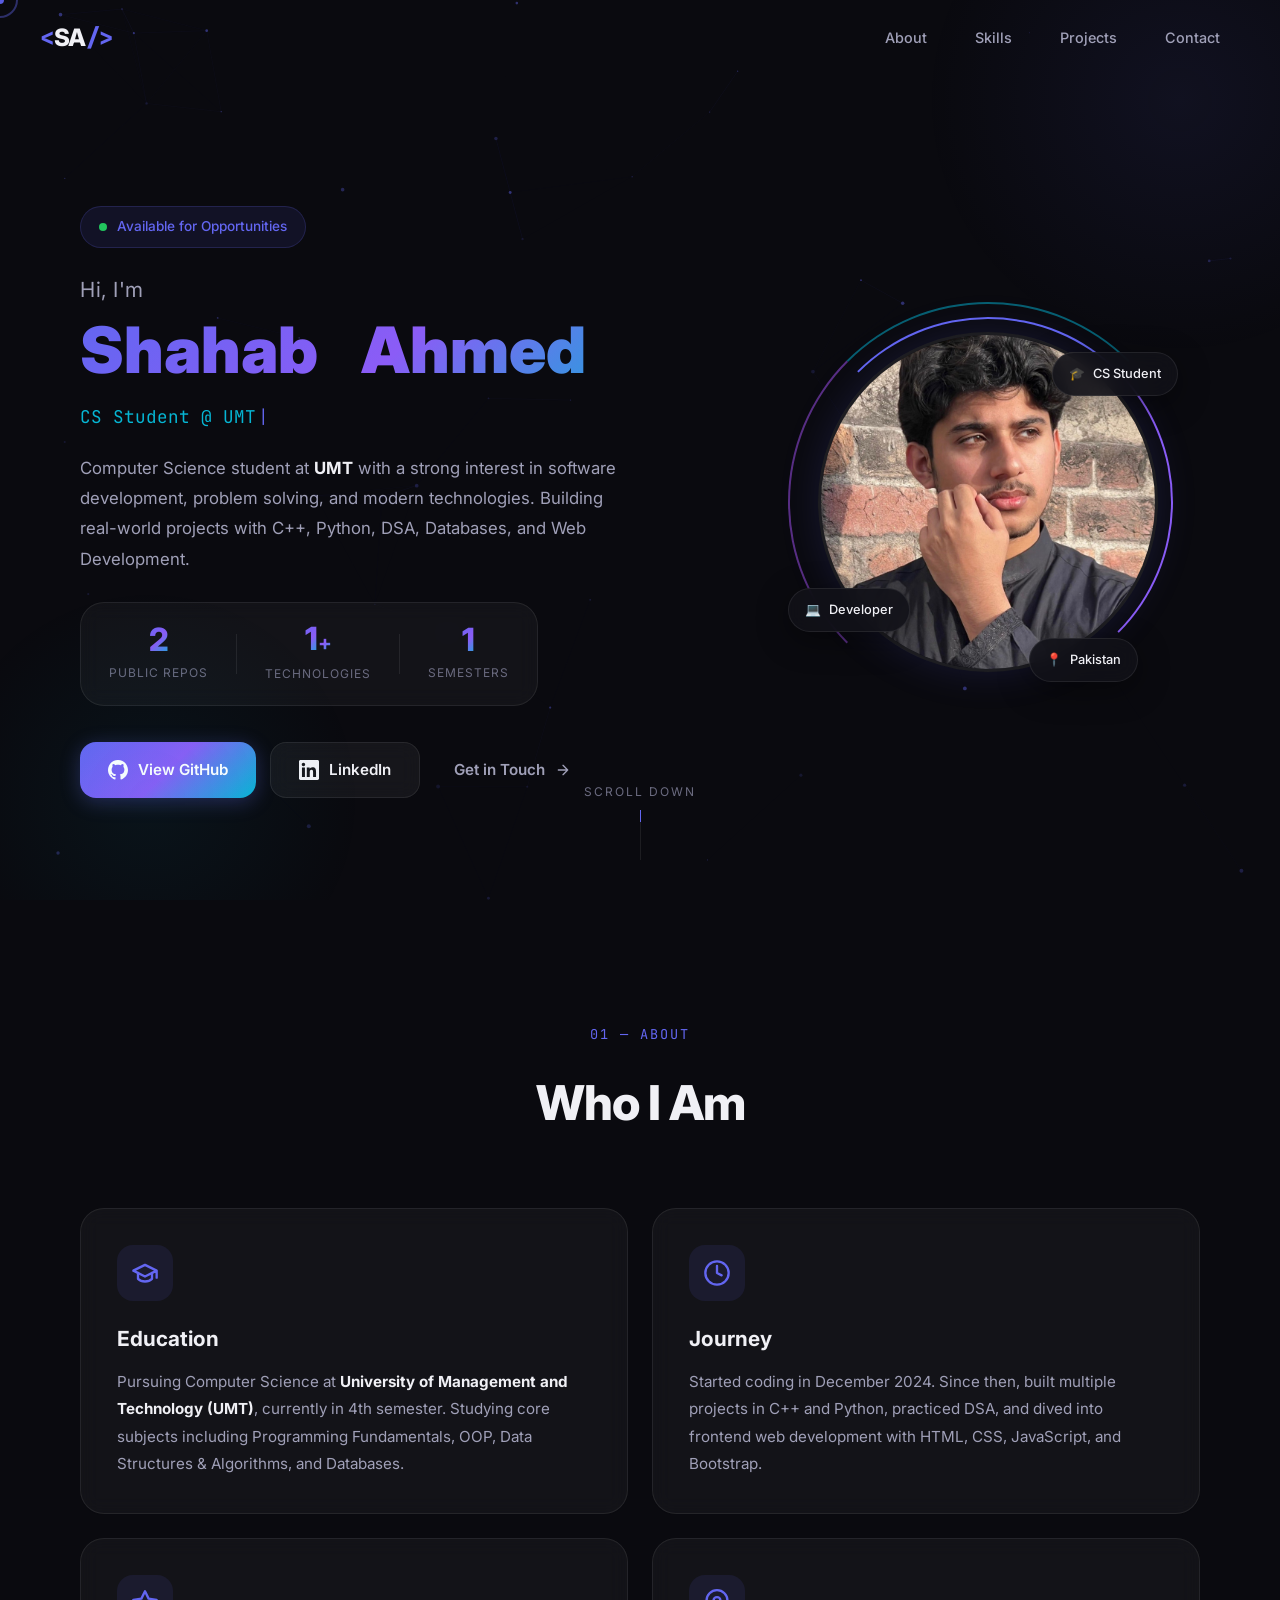
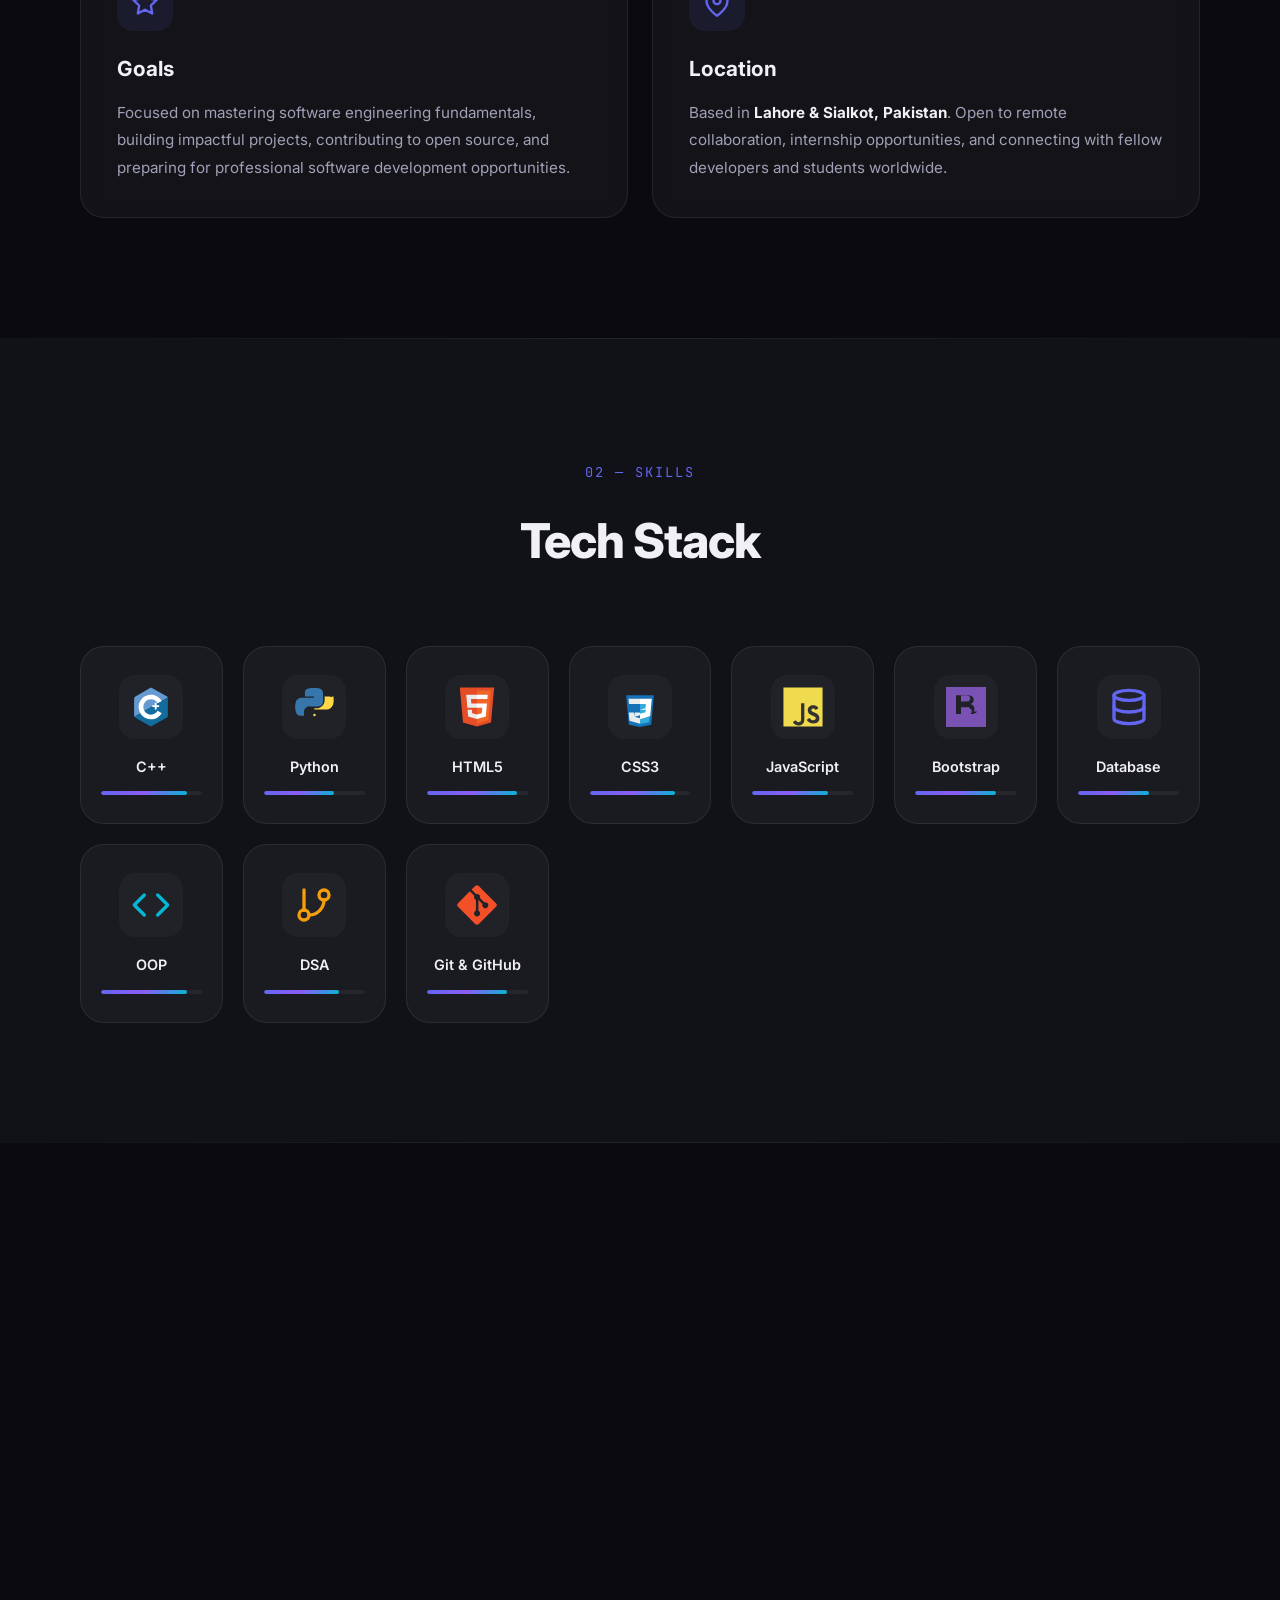
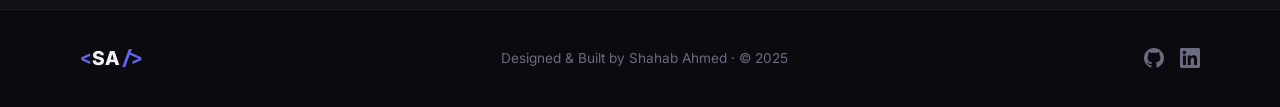
==== index.html @ 35e6972f "Add README and update contact email Co-authored-by: Cursor <cursoragent@cursor.com>" ====
<!DOCTYPE html>
<html lang="en">
<head>
    <meta charset="UTF-8">
    <meta name="viewport" content="width=device-width, initial-scale=1.0, viewport-fit=cover">
    <meta name="description" content="Shahab Ahmed — CS Student & Aspiring Software Engineer. Exploring C++, Databases, Python, and Web Development. Based in Lahore & Sialkot, Pakistan.">
    <meta name="keywords" content="Shahab Ahmed, Software Engineer, CS Student, Portfolio, C++, Python, Web Developer, Lahore, Pakistan">
    <meta name="author" content="Shahab Ahmed">
    <meta name="theme-color" content="#0a0a0f">
    <meta name="color-scheme" content="dark">
    <title>Shahab Ahmed — CS Student & Software Engineer</title>
    <link rel="preconnect" href="https://fonts.googleapis.com">
    <link rel="preconnect" href="https://fonts.gstatic.com" crossorigin>
    <link href="https://fonts.googleapis.com/css2?family=Inter:wght@400;500;600;700;800;900&family=JetBrains+Mono:wght@400;500;600&display=swap" rel="stylesheet">
    <link rel="preload" href="profile1.jpg" as="image" type="image/jpeg" fetchpriority="high">
    <link rel="stylesheet" href="style.css">
</head>
<body>
    <a href="#hero" class="skip-link">Skip to content</a>
    <div class="scroll-progress" id="scroll-progress" aria-hidden="true"></div>

    <!-- Animated Background Canvas -->
    <canvas id="particles-canvas" aria-hidden="true"></canvas>

    <!-- Custom Cursor -->
    <div class="cursor-dot" id="cursor-dot"></div>
    <div class="cursor-outline" id="cursor-outline"></div>

    <!-- Navigation -->
    <nav class="navbar" id="navbar">
        <a href="#hero" class="nav-logo">
            <span class="logo-bracket">&lt;</span>SA<span class="logo-bracket">/&gt;</span>
        </a>
        <div class="nav-links" id="nav-links">
            <a href="#about" class="nav-link" data-text="About">About</a>
            <a href="#skills" class="nav-link" data-text="Skills">Skills</a>
            <a href="#projects" class="nav-link" data-text="Projects">Projects</a>
            <a href="#contact" class="nav-link" data-text="Contact">Contact</a>
        </div>
        <button class="nav-toggle" id="nav-toggle" type="button" aria-label="Toggle navigation" aria-expanded="false" aria-controls="nav-links">
            <span></span>
            <span></span>
            <span></span>
        </button>
    </nav>
    <div class="nav-overlay" id="nav-overlay" aria-hidden="true"></div>

    <!-- Hero Section -->
    <section class="hero" id="hero">
        <div class="hero-content">
            <div class="hero-text">
                <div class="hero-badge reveal-up">
                    <span class="badge-dot"></span>
                    <span>Available for Opportunities</span>
                </div>
                <h1 class="hero-title reveal-up">
                    <span class="hero-greeting">Hi, I'm</span>
                    <span class="hero-name">
                        <span class="name-letter" style="--i:0">S</span><span class="name-letter" style="--i:1">h</span><span class="name-letter" style="--i:2">a</span><span class="name-letter" style="--i:3">h</span><span class="name-letter" style="--i:4">a</span><span class="name-letter" style="--i:5">b</span>
                        <span class="name-space"> </span>
                        <span class="name-letter" style="--i:6">A</span><span class="name-letter" style="--i:7">h</span><span class="name-letter" style="--i:8">m</span><span class="name-letter" style="--i:9">e</span><span class="name-letter" style="--i:10">d</span>
                    </span>
                </h1>
                <div class="hero-role reveal-up">
                    <span class="typing-text" id="typing-text"></span>
                    <span class="typing-cursor">|</span>
                </div>
                <p class="hero-description reveal-up">
                    Computer Science student at <strong>UMT</strong> with a strong interest in 
                    software development, problem solving, and modern technologies. 
                    Building real-world projects with C++, Python, DSA, Databases, 
                    and Web Development.
                </p>
                <div class="hero-stats reveal-up">
                    <div class="stat">
                        <span class="stat-number" data-target="7">0</span>
                        <span class="stat-label">Public Repos</span>
                    </div>
                    <div class="stat-divider"></div>
                    <div class="stat">
                        <span class="stat-number" data-target="4">0</span><span class="stat-plus">+</span>
                        <span class="stat-label">Technologies</span>
                    </div>
                    <div class="stat-divider"></div>
                    <div class="stat">
                        <span class="stat-number" data-target="4">0</span>
                        <span class="stat-label">Semesters</span>
                    </div>
                </div>
                <div class="hero-actions reveal-up">
                    <a href="https://github.com/ShahabAhmed01" target="_blank" rel="noopener noreferrer" class="btn btn-primary" id="btn-github">
                        <svg width="20" height="20" viewBox="0 0 24 24" fill="currentColor"><path d="M12 0c-6.626 0-12 5.373-12 12 0 5.302 3.438 9.8 8.207 11.387.599.111.793-.261.793-.577v-2.234c-3.338.726-4.033-1.416-4.033-1.416-.546-1.387-1.333-1.756-1.333-1.756-1.089-.745.083-.729.083-.729 1.205.084 1.839 1.237 1.839 1.237 1.07 1.834 2.807 1.304 3.492.997.107-.775.418-1.305.762-1.604-2.665-.305-5.467-1.334-5.467-5.931 0-1.311.469-2.381 1.236-3.221-.124-.303-.535-1.524.117-3.176 0 0 1.008-.322 3.301 1.23.957-.266 1.983-.399 3.003-.404 1.02.005 2.047.138 3.006.404 2.291-1.552 3.297-1.23 3.297-1.23.653 1.653.242 2.874.118 3.176.77.84 1.235 1.911 1.235 3.221 0 4.609-2.807 5.624-5.479 5.921.43.372.823 1.102.823 2.222v3.293c0 .319.192.694.801.576 4.765-1.589 8.199-6.086 8.199-11.386 0-6.627-5.373-12-12-12z"/></svg>
                        <span>View GitHub</span>
                    </a>
                    <a href="https://www.linkedin.com/in/shahabahmed01/" target="_blank" rel="noopener noreferrer" class="btn btn-secondary" id="btn-linkedin">
                        <svg width="20" height="20" viewBox="0 0 24 24" fill="currentColor"><path d="M20.447 20.452h-3.554v-5.569c0-1.328-.027-3.037-1.852-3.037-1.853 0-2.136 1.445-2.136 2.939v5.667H9.351V9h3.414v1.561h.046c.477-.9 1.637-1.85 3.37-1.85 3.601 0 4.267 2.37 4.267 5.455v6.286zM5.337 7.433c-1.144 0-2.063-.926-2.063-2.065 0-1.138.92-2.063 2.063-2.063 1.14 0 2.064.925 2.064 2.063 0 1.139-.925 2.065-2.064 2.065zm1.782 13.019H3.555V9h3.564v11.452zM22.225 0H1.771C.792 0 0 .774 0 1.729v20.542C0 23.227.792 24 1.771 24h20.451C23.2 24 24 23.227 24 22.271V1.729C24 .774 23.2 0 22.222 0h.003z"/></svg>
                        <span>LinkedIn</span>
                    </a>
                    <a href="#contact" class="btn btn-ghost" id="btn-contact">
                        <span>Get in Touch</span>
                        <svg width="16" height="16" viewBox="0 0 24 24" fill="none" stroke="currentColor" stroke-width="2" stroke-linecap="round" stroke-linejoin="round"><path d="M5 12h14M12 5l7 7-7 7"/></svg>
                    </a>
                </div>
            </div>
            <div class="hero-visual reveal-up">
                <div class="profile-container">
                    <div class="profile-ring"></div>
                    <div class="profile-ring ring-2"></div>
                    <div class="profile-image-wrapper">
                        <img src="profile1.jpg" alt="Shahab Ahmed" class="profile-image" id="profile-image" width="340" height="340" decoding="async" fetchpriority="high">
                    </div>
                    <div class="floating-badge badge-1">
                        <span>🎓</span>
                        <span>CS Student</span>
                    </div>
                    <div class="floating-badge badge-2">
                        <span>💻</span>
                        <span>Developer</span>
                    </div>
                    <div class="floating-badge badge-3">
                        <span>📍</span>
                        <span>Pakistan</span>
                    </div>
                </div>
            </div>
        </div>
        <div class="scroll-indicator" id="scroll-indicator">
            <span>Scroll Down</span>
            <div class="scroll-line">
                <div class="scroll-dot"></div>
            </div>
        </div>
    </section>

    <!-- About Section -->
    <section class="section about" id="about">
        <div class="container">
            <div class="section-header reveal-up">
                <span class="section-tag">01 — About</span>
                <h2 class="section-title">Who I Am</h2>
            </div>
            <div class="about-grid">
                <div class="about-card glass-card reveal-left">
                    <div class="card-icon">
                        <svg width="28" height="28" viewBox="0 0 24 24" fill="none" stroke="currentColor" stroke-width="2" stroke-linecap="round" stroke-linejoin="round"><path d="M22 10v6M2 10l10-5 10 5-10 5z"/><path d="M6 12v5c3 3 9 3 12 0v-5"/></svg>
                    </div>
                    <h3>Education</h3>
                    <p>Pursuing Computer Science at <strong>University of Management and Technology (UMT)</strong>, currently in 4th semester. Studying core subjects including Programming Fundamentals, OOP, Data Structures & Algorithms, and Databases.</p>
                    <div class="card-accent"></div>
                </div>
                <div class="about-card glass-card reveal-right">
                    <div class="card-icon">
                        <svg width="28" height="28" viewBox="0 0 24 24" fill="none" stroke="currentColor" stroke-width="2" stroke-linecap="round" stroke-linejoin="round"><circle cx="12" cy="12" r="10"/><path d="M12 6v6l4 2"/></svg>
                    </div>
                    <h3>Journey</h3>
                    <p>Started coding in December 2024. Since then, built multiple projects in C++ and Python, practiced DSA, and dived into frontend web development with HTML, CSS, JavaScript, and Bootstrap.</p>
                    <div class="card-accent"></div>
                </div>
                <div class="about-card glass-card reveal-left">
                    <div class="card-icon">
                        <svg width="28" height="28" viewBox="0 0 24 24" fill="none" stroke="currentColor" stroke-width="2" stroke-linecap="round" stroke-linejoin="round"><polygon points="12 2 15.09 8.26 22 9.27 17 14.14 18.18 21.02 12 17.77 5.82 21.02 7 14.14 2 9.27 8.91 8.26 12 2"/></svg>
                    </div>
                    <h3>Goals</h3>
                    <p>Focused on mastering software engineering fundamentals, building impactful projects, contributing to open source, and preparing for professional software development opportunities.</p>
                    <div class="card-accent"></div>
                </div>
                <div class="about-card glass-card reveal-right">
                    <div class="card-icon">
                        <svg width="28" height="28" viewBox="0 0 24 24" fill="none" stroke="currentColor" stroke-width="2" stroke-linecap="round" stroke-linejoin="round"><path d="M21 10c0 7-9 13-9 13s-9-6-9-13a9 9 0 0 1 18 0z"/><circle cx="12" cy="10" r="3"/></svg>
                    </div>
                    <h3>Location</h3>
                    <p>Based in <strong>Lahore & Sialkot, Pakistan</strong>. Open to remote collaboration, internship opportunities, and connecting with fellow developers and students worldwide.</p>
                    <div class="card-accent"></div>
                </div>
            </div>
        </div>
    </section>

    <!-- Skills Section -->
    <section class="section skills" id="skills">
        <div class="container">
            <div class="section-header reveal-up">
                <span class="section-tag">02 — Skills</span>
                <h2 class="section-title">Tech Stack</h2>
            </div>
            <div class="skills-grid">
                <div class="skill-card reveal-up" style="--delay: 0.0s">
                    <div class="skill-icon-wrapper">
                        <svg viewBox="0 0 128 128" width="40" height="40"><path fill="#659AD2" d="M115.4 30.7L67.1 2.9c-.8-.5-1.9-.7-3.1-.7-1.2 0-2.3.3-3.1.7l-48 27.9c-1.7 1-2.9 3.5-2.9 5.4v55.7c0 1.1.2 2.4 1 3.5l106.8-62c-.6-1.2-1.5-2.1-2.4-2.7z"/><path fill="#136C9E" d="M10.7 95.3c.5.8 1.2 1.5 1.9 1.9l48.2 27.9c.8.5 1.9.7 3.1.7 1.2 0 2.3-.3 3.1-.7l48-27.9c1.7-1 2.9-3.5 2.9-5.4V36.1c0-.9-.1-1.9-.6-2.8l-106.6 62z"/><path fill="#fff" d="M85.3 76.1C81.1 83.5 73.1 88.5 64 88.5c-13.5 0-24.5-11-24.5-24.5s11-24.5 24.5-24.5c9.1 0 17.1 5 21.3 12.5l13-7.5c-6.8-11.9-19.6-20-34.3-20-21.8 0-39.5 17.7-39.5 39.5s17.7 39.5 39.5 39.5c14.6 0 27.4-8 34.2-19.8l-12.9-7.6z"/><path fill="#fff" d="M82 64h8v-6h-8v-8h-6v8h-8v6h8v8h6v-8z"/></svg>
                    </div>
                    <span class="skill-name">C++</span>
                    <div class="skill-level">
                        <div class="skill-bar" style="--width: 85%"></div>
                    </div>
                </div>
                <div class="skill-card reveal-up" style="--delay: 0.05s">
                    <div class="skill-icon-wrapper">
                        <svg viewBox="0 0 128 128" width="40" height="40"><path fill="#3776AB" d="M49.33 62h29.159C86.606 62 93 55.132 93 46.981V19.183c0-7.912-6.632-13.856-14.555-15.176-5.014-.835-10.195-1.215-15.187-1.191-4.99.023-9.612.448-13.805 1.191C37.098 6.188 35 10.758 35 19.183V30h29v4H23.776c-8.484 0-15.914 5.108-18.237 14.811-2.681 11.12-2.8 18.062 0 29.674C7.473 86.746 12.321 92 20.776 92H32V79.952c0-9.659 8.362-18.184 18.33-18.184z"/><path fill="#FFD845" d="M91.682 28H65v4h41.803c8.564 0 14.088-7.308 18.237-14.811 2.681-11.12 2.8-18.062 0-29.674C122.954 -4.322 118.106-10 109.652-10H98V2.3c0 16.701-14.318 25.7-24.318 25.7z" transform="translate(0 40)"/><circle fill="#3776AB" cx="62.5" cy="11.5" r="4"/><circle fill="#FFD845" cx="65.5" cy="89.5" r="4"/></svg>
                    </div>
                    <span class="skill-name">Python</span>
                    <div class="skill-level">
                        <div class="skill-bar" style="--width: 70%"></div>
                    </div>
                </div>
                <div class="skill-card reveal-up" style="--delay: 0.1s">
                    <div class="skill-icon-wrapper">
                        <svg viewBox="0 0 128 128" width="40" height="40"><path fill="#E44D26" d="M19.037 113.876L9.032 1.661h109.936l-10.016 112.198-45.019 12.48z"/><path fill="#F16529" d="M64 116.8l36.378-10.086 8.559-95.878H64z"/><path fill="#EBEBEB" d="M64 52.455H45.788L44.53 38.361H64V24.599H29.489l.33 3.692 3.382 37.927H64zm0 35.743l-.061.017-15.327-4.14-.979-10.975H33.816l1.928 21.609 28.193 7.826.063-.017z"/><path fill="#fff" d="M63.952 52.455v13.763h16.947l-1.597 17.849-15.35 4.143v14.319l28.215-7.82.207-2.325 3.234-36.233.335-3.696h-3.708zm0-27.856v13.762h33.244l.276-3.092.628-6.978.329-3.692z"/></svg>
                    </div>
                    <span class="skill-name">HTML5</span>
                    <div class="skill-level">
                        <div class="skill-bar" style="--width: 90%"></div>
                    </div>
                </div>
                <div class="skill-card reveal-up" style="--delay: 0.15s">
                    <div class="skill-icon-wrapper">
                        <svg viewBox="0 0 128 128" width="40" height="40"><path fill="#1572B6" d="M19.67 26l8.459 95.164L64 128l35.934-6.85L108.33 26z"/><path fill="#33A9DC" d="M64 40.163V118.7l.076.022 29.066-5.533L100.326 40.163z"/><path fill="#fff" d="M64 72.921H81.2l1.622-18.178H64V37.251h37.7l-.442 4.953-4.531 50.778L64 103.02V85.439l17.434-4.711 1.205-13.807z"/><path fill="#EBEBEB" d="M64.067 72.921v17.49l-17.378 4.697-1.216-13.668H28.01l2.391 26.79 33.607 9.328.059-.017v-17.58l-.058.016-17.394-4.7 1.187-13.336h16.265zM64.067 37.251v17.492H28.906l-.398-4.466-.912-10.2-.453-2.826z"/></svg>
                    </div>
                    <span class="skill-name">CSS3</span>
                    <div class="skill-level">
                        <div class="skill-bar" style="--width: 85%"></div>
                    </div>
                </div>
                <div class="skill-card reveal-up" style="--delay: 0.2s">
                    <div class="skill-icon-wrapper">
                        <svg viewBox="0 0 128 128" width="40" height="40"><path fill="#F0DB4F" d="M1.408 1.408h125.184v125.185H1.408z"/><path fill="#323330" d="M116.347 96.736c-.917-5.711-4.641-10.508-15.672-14.981-3.832-1.761-8.104-3.022-9.377-5.926-.452-1.69-.512-2.642-.226-3.665.821-3.32 4.784-4.355 7.925-3.403 2.023.678 3.938 2.237 5.093 4.724 5.402-3.498 5.391-3.475 9.163-5.879-1.381-2.141-2.118-3.129-3.022-4.045-3.249-3.629-7.676-5.498-14.756-5.355l-3.688.477c-3.534.893-6.902 2.748-8.877 5.235-5.926 6.724-4.236 18.492 2.975 23.335 7.104 5.332 17.54 6.545 18.873 11.531 1.297 6.104-4.486 8.08-10.234 7.378-4.236-.881-6.592-3.034-9.139-6.949-4.688 2.713-4.688 2.713-9.508 5.485 1.143 2.499 2.344 3.63 4.236 5.764 9.068 9.065 31.691 8.606 35.749-5.232 1.429-4.616.44-10.67-2.42-14.494zm-46.028-44.869H57.773v39.048c0 8.271.42 15.889-.893 18.223-2.178 4.581-7.809 4.003-10.381 3.155-2.621-1.299-3.952-3.082-5.467-5.674l-9.344 5.715c1.571 3.245 3.879 6.037 7.019 7.87 4.658 2.676 10.896 3.533 17.474 2.108 4.291-1.184 7.983-3.826 9.943-7.828 2.793-5.635 2.189-12.585 2.168-20.273l.038-42.344z"/></svg>
                    </div>
                    <span class="skill-name">JavaScript</span>
                    <div class="skill-level">
                        <div class="skill-bar" style="--width: 75%"></div>
                    </div>
                </div>
                <div class="skill-card reveal-up" style="--delay: 0.25s">
                    <div class="skill-icon-wrapper">
                        <svg viewBox="0 0 128 128" width="40" height="40"><path fill="#7952B3" d="M75.701 65.603c-2.334-.768-5.694-.603-10.08-.603H48v23h18.844c2.944 0 5.012-.315 6.203-.535 2.099-.376 3.854-1.104 5.264-1.982 1.409-.879 2.574-2.013 3.267-3.56.64-1.229.975-2.669.975-4.158 0-2.288-.666-4.27-1.997-5.652-1.332-1.383-3.089-2.333-5.755-3.51zm-1.135-23.283c1.995-1.46 3.089-3.476 3.089-6.39 0-2.03-.489-3.602-1.621-5.084-1.131-1.483-3.264-2.283-5.674-2.846-2.411-.563-5.168-.6-7.36-.6H48v19h18.021c3.783 0 6.952-.456 8.545-2.08zM128 0H0v128h128V0zM100.082 78.155c-2.265 3.039-5.505 5.348-9.018 6.629-2.887 1.069-6.021 1.637-9.4 1.784-.801.034-17.434.067-17.434.067H32V26h33.406c6.986.092 12.262.85 16.317 3.19 4.055 2.339 6.835 6.319 6.835 12.029 0 3.617-1.058 6.603-3.12 8.801-2.06 2.198-4.626 3.652-7.465 4.564v.197c4.164.859 7.41 2.727 9.582 5.461 2.173 2.733 3.39 6.152 3.39 10.542 0 2.702-.517 5.238-1.863 7.371z"/></svg>
                    </div>
                    <span class="skill-name">Bootstrap</span>
                    <div class="skill-level">
                        <div class="skill-bar" style="--width: 80%"></div>
                    </div>
                </div>
                <div class="skill-card reveal-up" style="--delay: 0.3s">
                    <div class="skill-icon-wrapper">
                        <svg width="40" height="40" viewBox="0 0 24 24" fill="none" stroke="#6366f1" stroke-width="2" stroke-linecap="round" stroke-linejoin="round"><ellipse cx="12" cy="5" rx="9" ry="3"/><path d="M21 12c0 1.66-4 3-9 3s-9-1.34-9-3"/><path d="M3 5v14c0 1.66 4 3 9 3s9-1.34 9-3V5"/></svg>
                    </div>
                    <span class="skill-name">Database</span>
                    <div class="skill-level">
                        <div class="skill-bar" style="--width: 70%"></div>
                    </div>
                </div>
                <div class="skill-card reveal-up" style="--delay: 0.35s">
                    <div class="skill-icon-wrapper">
                        <svg width="40" height="40" viewBox="0 0 24 24" fill="none" stroke="#06b6d4" stroke-width="2" stroke-linecap="round" stroke-linejoin="round"><polyline points="16 18 22 12 16 6"/><polyline points="8 6 2 12 8 18"/></svg>
                    </div>
                    <span class="skill-name">OOP</span>
                    <div class="skill-level">
                        <div class="skill-bar" style="--width: 85%"></div>
                    </div>
                </div>
                <div class="skill-card reveal-up" style="--delay: 0.4s">
                    <div class="skill-icon-wrapper">
                        <svg width="40" height="40" viewBox="0 0 24 24" fill="none" stroke="#f59e0b" stroke-width="2" stroke-linecap="round" stroke-linejoin="round"><line x1="6" y1="3" x2="6" y2="15"/><circle cx="18" cy="6" r="3"/><circle cx="6" cy="18" r="3"/><path d="M18 9a9 9 0 0 1-9 9"/></svg>
                    </div>
                    <span class="skill-name">DSA</span>
                    <div class="skill-level">
                        <div class="skill-bar" style="--width: 75%"></div>
                    </div>
                </div>
                <div class="skill-card reveal-up" style="--delay: 0.45s">
                    <div class="skill-icon-wrapper">
                        <svg viewBox="0 0 128 128" width="40" height="40"><path fill-rule="evenodd" clip-rule="evenodd" fill="#F34F29" d="M124.737 58.378L69.621 3.264c-3.172-3.174-8.32-3.174-11.497 0L46.68 14.71l14.518 14.518c3.375-1.139 7.243-.375 9.932 2.314 2.703 2.706 3.461 6.607 2.294 9.993l13.992 13.993c3.385-1.167 7.292-.413 9.994 2.295 3.78 3.777 3.78 9.9 0 13.679a9.673 9.673 0 01-13.683 0 9.677 9.677 0 01-2.105-10.521L68.574 47.933l-.002 34.341a9.708 9.708 0 012.559 1.828c3.778 3.777 3.778 9.898 0 13.683-3.779 3.777-9.904 3.777-13.679 0-3.778-3.784-3.778-9.905 0-13.683a9.65 9.65 0 013.167-2.11V47.333a9.581 9.581 0 01-3.167-2.111c-2.862-2.86-3.551-7.06-2.083-10.576L41.056 20.333 3.264 58.123a8.133 8.133 0 000 11.5l55.117 55.114c3.174 3.174 8.32 3.174 11.499 0l54.858-54.858a8.135 8.135 0 00-.001-11.501z"/></svg>
                    </div>
                    <span class="skill-name">Git & GitHub</span>
                    <div class="skill-level">
                        <div class="skill-bar" style="--width: 80%"></div>
                    </div>
                </div>
            </div>
        </div>
    </section>

    <!-- Projects Section -->
    <section class="section projects" id="projects">
        <div class="container">
            <div class="section-header reveal-up">
                <span class="section-tag">03 — Projects</span>
                <h2 class="section-title">Featured Work</h2>
                <p class="section-subtitle">Explore my latest projects — from OOP simulations in C++ to Python tools and beyond.</p>
            </div>
            <div class="projects-grid">
                <!-- Project 1 -->
                <div class="project-card glass-card reveal-up" style="--delay: 0s">
                    <div class="project-header">
                        <div class="project-icon">
                            <svg width="24" height="24" viewBox="0 0 24 24" fill="none" stroke="currentColor" stroke-width="2" stroke-linecap="round" stroke-linejoin="round"><rect x="2" y="3" width="20" height="14" rx="2" ry="2"/><line x1="8" y1="21" x2="16" y2="21"/><line x1="12" y1="17" x2="12" y2="21"/></svg>
                        </div>
                        <a href="https://github.com/ShahabAhmed01/Simple-ATM-Simulation" target="_blank" rel="noopener noreferrer" class="project-link" aria-label="View Simple ATM Simulation on GitHub">
                            <svg width="20" height="20" viewBox="0 0 24 24" fill="none" stroke="currentColor" stroke-width="2" stroke-linecap="round" stroke-linejoin="round"><path d="M18 13v6a2 2 0 0 1-2 2H5a2 2 0 0 1-2-2V8a2 2 0 0 1 2-2h6"/><polyline points="15 3 21 3 21 9"/><line x1="10" y1="14" x2="21" y2="3"/></svg>
                        </a>
                    </div>
                    <h3 class="project-title">Simple ATM Simulation</h3>
                    <p class="project-desc">Terminal-based ATM system in C++ demonstrating OOP with multi-account management, PIN authentication, and ANSI color UI.</p>
                    <div class="project-tags">
                        <span class="tag">C++</span>
                        <span class="tag">OOP</span>
                        <span class="tag">File I/O</span>
                    </div>
                </div>

                <!-- Project 2 -->
                <div class="project-card glass-card reveal-up" style="--delay: 0.1s">
                    <div class="project-header">
                        <div class="project-icon">
                            <svg width="24" height="24" viewBox="0 0 24 24" fill="none" stroke="currentColor" stroke-width="2" stroke-linecap="round" stroke-linejoin="round"><circle cx="12" cy="12" r="10"/><path d="M12 6v6l4 2"/></svg>
                        </div>
                        <a href="https://github.com/ShahabAhmed01/AuraTimer" target="_blank" rel="noopener noreferrer" class="project-link" aria-label="View AuraTimer on GitHub">
                            <svg width="20" height="20" viewBox="0 0 24 24" fill="none" stroke="currentColor" stroke-width="2" stroke-linecap="round" stroke-linejoin="round"><path d="M18 13v6a2 2 0 0 1-2 2H5a2 2 0 0 1-2-2V8a2 2 0 0 1 2-2h6"/><polyline points="15 3 21 3 21 9"/><line x1="10" y1="14" x2="21" y2="3"/></svg>
                        </a>
                    </div>
                    <h3 class="project-title">AuraTimer</h3>
                    <p class="project-desc">A sleek Python-based timer application with an intuitive interface and customizable features for productivity management.</p>
                    <div class="project-tags">
                        <span class="tag">Python</span>
                        <span class="tag">Automation</span>
                        <span class="tag">CLI</span>
                    </div>
                </div>

                <!-- Project 3 -->
                <div class="project-card glass-card reveal-up" style="--delay: 0.2s">
                    <div class="project-header">
                        <div class="project-icon">
                            <svg width="24" height="24" viewBox="0 0 24 24" fill="none" stroke="currentColor" stroke-width="2" stroke-linecap="round" stroke-linejoin="round"><path d="M9 5H7a2 2 0 0 0-2 2v12a2 2 0 0 0 2 2h10a2 2 0 0 0 2-2V7a2 2 0 0 0-2-2h-2"/><rect x="9" y="3" width="6" height="4" rx="1"/><path d="M9 14l2 2 4-4"/></svg>
                        </div>
                        <a href="https://github.com/ShahabAhmed01/To-Do-List-Application" target="_blank" rel="noopener noreferrer" class="project-link" aria-label="View To-Do List Application on GitHub">
                            <svg width="20" height="20" viewBox="0 0 24 24" fill="none" stroke="currentColor" stroke-width="2" stroke-linecap="round" stroke-linejoin="round"><path d="M18 13v6a2 2 0 0 1-2 2H5a2 2 0 0 1-2-2V8a2 2 0 0 1 2-2h6"/><polyline points="15 3 21 3 21 9"/><line x1="10" y1="14" x2="21" y2="3"/></svg>
                        </a>
                    </div>
                    <h3 class="project-title">To-Do List App</h3>
                    <p class="project-desc">Console-based task management application in C++ with add, remove, and mark-complete functionality using file persistence.</p>
                    <div class="project-tags">
                        <span class="tag">C++</span>
                        <span class="tag">Console</span>
                        <span class="tag">File Handling</span>
                    </div>
                </div>

                <!-- Project 4 -->
                <div class="project-card glass-card reveal-up" style="--delay: 0.3s">
                    <div class="project-header">
                        <div class="project-icon">
                            <svg width="24" height="24" viewBox="0 0 24 24" fill="none" stroke="currentColor" stroke-width="2" stroke-linecap="round" stroke-linejoin="round"><path d="M4.5 16.5c-1.5 1.26-2 5-2 5s3.74-.5 5-2c.71-.84.7-2.13-.09-2.91a2.18 2.18 0 0 0-2.91-.09z"/><path d="m12 15-3-3a22 22 0 0 1 2-3.95A12.88 12.88 0 0 1 22 2c0 2.72-.78 7.5-6 11a22.35 22.35 0 0 1-4 2z"/><path d="M9 12H4s.55-3.03 2-4c1.62-1.08 5 0 5 0"/><path d="M12 15v5s3.03-.55 4-2c1.08-1.62 0-5 0-5"/></svg>
                        </div>
                        <a href="https://github.com/ShahabAhmed01/Number-Guessing-Game" target="_blank" rel="noopener noreferrer" class="project-link" aria-label="View Number Guessing Game on GitHub">
                            <svg width="20" height="20" viewBox="0 0 24 24" fill="none" stroke="currentColor" stroke-width="2" stroke-linecap="round" stroke-linejoin="round"><path d="M18 13v6a2 2 0 0 1-2 2H5a2 2 0 0 1-2-2V8a2 2 0 0 1 2-2h6"/><polyline points="15 3 21 3 21 9"/><line x1="10" y1="14" x2="21" y2="3"/></svg>
                        </a>
                    </div>
                    <h3 class="project-title">Number Guessing Game</h3>
                    <p class="project-desc">Terminal-based number guessing game in C++ with colored output, retro Oracle UI, difficulty levels, and score tracking.</p>
                    <div class="project-tags">
                        <span class="tag">C++</span>
                        <span class="tag">Game</span>
                        <span class="tag">ANSI Colors</span>
                    </div>
                </div>

                <!-- Project 5 -->
                <div class="project-card glass-card reveal-up" style="--delay: 0.4s">
                    <div class="project-header">
                        <div class="project-icon">
                            <svg width="24" height="24" viewBox="0 0 24 24" fill="none" stroke="currentColor" stroke-width="2" stroke-linecap="round" stroke-linejoin="round"><rect x="2" y="2" width="20" height="20" rx="5" ry="5"/><path d="M16 11.37A4 4 0 1 1 12.63 8 4 4 0 0 1 16 11.37z"/><line x1="17.5" y1="6.5" x2="17.51" y2="6.5"/></svg>
                        </div>
                        <a href="https://github.com/ShahabAhmed01/Dice-Rolling-Game" target="_blank" rel="noopener noreferrer" class="project-link" aria-label="View Dice Rolling Game on GitHub">
                            <svg width="20" height="20" viewBox="0 0 24 24" fill="none" stroke="currentColor" stroke-width="2" stroke-linecap="round" stroke-linejoin="round"><path d="M18 13v6a2 2 0 0 1-2 2H5a2 2 0 0 1-2-2V8a2 2 0 0 1 2-2h6"/><polyline points="15 3 21 3 21 9"/><line x1="10" y1="14" x2="21" y2="3"/></svg>
                        </a>
                    </div>
                    <h3 class="project-title">Dice Rolling Game</h3>
                    <p class="project-desc">A simple yet fun dice rolling game built in C++ for the console, featuring randomized outcomes and player vs player mode.</p>
                    <div class="project-tags">
                        <span class="tag">C++</span>
                        <span class="tag">Game</span>
                        <span class="tag">Console</span>
                    </div>
                </div>

                <!-- Project 6 — UMT -->
                <div class="project-card glass-card reveal-up" style="--delay: 0.5s">
                    <div class="project-header">
                        <div class="project-icon">
                            <svg width="24" height="24" viewBox="0 0 24 24" fill="none" stroke="currentColor" stroke-width="2" stroke-linecap="round" stroke-linejoin="round"><path d="M22 10v6M2 10l10-5 10 5-10 5z"/><path d="M6 12v5c3 3 9 3 12 0v-5"/></svg>
                        </div>
                        <a href="https://github.com/ShahabAhmed01/UMT" target="_blank" rel="noopener noreferrer" class="project-link" aria-label="View UMT Repository on GitHub">
                            <svg width="20" height="20" viewBox="0 0 24 24" fill="none" stroke="currentColor" stroke-width="2" stroke-linecap="round" stroke-linejoin="round"><path d="M18 13v6a2 2 0 0 1-2 2H5a2 2 0 0 1-2-2V8a2 2 0 0 1 2-2h6"/><polyline points="15 3 21 3 21 9"/><line x1="10" y1="14" x2="21" y2="3"/></svg>
                        </a>
                    </div>
                    <h3 class="project-title">UMT Coursework</h3>
                    <p class="project-desc">Comprehensive collection of university C++ assignments covering PF, OOP, DSA, and database concepts from the first semester onwards.</p>
                    <div class="project-tags">
                        <span class="tag">C++</span>
                        <span class="tag">Academic</span>
                        <span class="tag">DSA</span>
                    </div>
                </div>
            </div>
            <div class="projects-cta reveal-up">
                <a href="https://github.com/ShahabAhmed01" target="_blank" rel="noopener noreferrer" class="btn btn-primary">
                    <svg width="20" height="20" viewBox="0 0 24 24" fill="currentColor"><path d="M12 0c-6.626 0-12 5.373-12 12 0 5.302 3.438 9.8 8.207 11.387.599.111.793-.261.793-.577v-2.234c-3.338.726-4.033-1.416-4.033-1.416-.546-1.387-1.333-1.756-1.333-1.756-1.089-.745.083-.729.083-.729 1.205.084 1.839 1.237 1.839 1.237 1.07 1.834 2.807 1.304 3.492.997.107-.775.418-1.305.762-1.604-2.665-.305-5.467-1.334-5.467-5.931 0-1.311.469-2.381 1.236-3.221-.124-.303-.535-1.524.117-3.176 0 0 1.008-.322 3.301 1.23.957-.266 1.983-.399 3.003-.404 1.02.005 2.047.138 3.006.404 2.291-1.552 3.297-1.23 3.297-1.23.653 1.653.242 2.874.118 3.176.77.84 1.235 1.911 1.235 3.221 0 4.609-2.807 5.624-5.479 5.921.43.372.823 1.102.823 2.222v3.293c0 .319.192.694.801.576 4.765-1.589 8.199-6.086 8.199-11.386 0-6.627-5.373-12-12-12z"/></svg>
                    <span>View All Projects on GitHub</span>
                </a>
            </div>
        </div>
    </section>

    <!-- Contact Section -->
    <section class="section contact" id="contact">
        <div class="container">
            <div class="section-header reveal-up">
                <span class="section-tag">04 — Contact</span>
                <h2 class="section-title">Let's Connect</h2>
                <p class="section-subtitle">Open to learning opportunities, collaborations, internships, and connecting with developers worldwide.</p>
            </div>
            <div class="contact-grid">
                <a href="https://github.com/ShahabAhmed01" target="_blank" rel="noopener noreferrer" class="contact-card glass-card reveal-up" style="--delay: 0s" id="contact-github">
                    <div class="contact-icon github-icon">
                        <svg width="32" height="32" viewBox="0 0 24 24" fill="currentColor"><path d="M12 0c-6.626 0-12 5.373-12 12 0 5.302 3.438 9.8 8.207 11.387.599.111.793-.261.793-.577v-2.234c-3.338.726-4.033-1.416-4.033-1.416-.546-1.387-1.333-1.756-1.333-1.756-1.089-.745.083-.729.083-.729 1.205.084 1.839 1.237 1.839 1.237 1.07 1.834 2.807 1.304 3.492.997.107-.775.418-1.305.762-1.604-2.665-.305-5.467-1.334-5.467-5.931 0-1.311.469-2.381 1.236-3.221-.124-.303-.535-1.524.117-3.176 0 0 1.008-.322 3.301 1.23.957-.266 1.983-.399 3.003-.404 1.02.005 2.047.138 3.006.404 2.291-1.552 3.297-1.23 3.297-1.23.653 1.653.242 2.874.118 3.176.77.84 1.235 1.911 1.235 3.221 0 4.609-2.807 5.624-5.479 5.921.43.372.823 1.102.823 2.222v3.293c0 .319.192.694.801.576 4.765-1.589 8.199-6.086 8.199-11.386 0-6.627-5.373-12-12-12z"/></svg>
                    </div>
                    <h3>GitHub</h3>
                    <p>@ShahabAhmed01</p>
                    <span class="contact-arrow">→</span>
                </a>
                <a href="https://www.linkedin.com/in/shahabahmed01/" target="_blank" rel="noopener noreferrer" class="contact-card glass-card reveal-up" style="--delay: 0.1s" id="contact-linkedin">
                    <div class="contact-icon linkedin-icon">
                        <svg width="32" height="32" viewBox="0 0 24 24" fill="currentColor"><path d="M20.447 20.452h-3.554v-5.569c0-1.328-.027-3.037-1.852-3.037-1.853 0-2.136 1.445-2.136 2.939v5.667H9.351V9h3.414v1.561h.046c.477-.9 1.637-1.85 3.37-1.85 3.601 0 4.267 2.37 4.267 5.455v6.286zM5.337 7.433c-1.144 0-2.063-.926-2.063-2.065 0-1.138.92-2.063 2.063-2.063 1.14 0 2.064.925 2.064 2.063 0 1.139-.925 2.065-2.064 2.065zm1.782 13.019H3.555V9h3.564v11.452zM22.225 0H1.771C.792 0 0 .774 0 1.729v20.542C0 23.227.792 24 1.771 24h20.451C23.2 24 24 23.227 24 22.271V1.729C24 .774 23.2 0 22.222 0h.003z"/></svg>
                    </div>
                    <h3>LinkedIn</h3>
                    <p>Shahab Ahmed</p>
                    <span class="contact-arrow">→</span>
                </a>
                <a href="mailto:paranoidhere01@gmail.com" class="contact-card glass-card reveal-up" style="--delay: 0.2s" id="contact-email">
                    <div class="contact-icon email-icon">
                        <svg width="32" height="32" viewBox="0 0 24 24" fill="none" stroke="currentColor" stroke-width="2" stroke-linecap="round" stroke-linejoin="round"><rect x="2" y="4" width="20" height="16" rx="2"/><path d="m22 7-8.97 5.7a1.94 1.94 0 0 1-2.06 0L2 7"/></svg>
                    </div>
                    <h3>Email</h3>
                    <p>Get in touch</p>
                    <span class="contact-arrow">→</span>
                </a>
            </div>
        </div>
    </section>

    <!-- Footer -->
    <footer class="footer">
        <div class="container">
            <div class="footer-content">
                <a href="#hero" class="footer-logo">
                    <span class="logo-bracket">&lt;</span>SA<span class="logo-bracket">/&gt;</span>
                </a>
                <p class="footer-text">Designed & Built by Shahab Ahmed · © 2025</p>
                <div class="footer-links">
                    <a href="https://github.com/ShahabAhmed01" target="_blank" rel="noopener noreferrer" aria-label="GitHub">
                        <svg width="20" height="20" viewBox="0 0 24 24" fill="currentColor"><path d="M12 0c-6.626 0-12 5.373-12 12 0 5.302 3.438 9.8 8.207 11.387.599.111.793-.261.793-.577v-2.234c-3.338.726-4.033-1.416-4.033-1.416-.546-1.387-1.333-1.756-1.333-1.756-1.089-.745.083-.729.083-.729 1.205.084 1.839 1.237 1.839 1.237 1.07 1.834 2.807 1.304 3.492.997.107-.775.418-1.305.762-1.604-2.665-.305-5.467-1.334-5.467-5.931 0-1.311.469-2.381 1.236-3.221-.124-.303-.535-1.524.117-3.176 0 0 1.008-.322 3.301 1.23.957-.266 1.983-.399 3.003-.404 1.02.005 2.047.138 3.006.404 2.291-1.552 3.297-1.23 3.297-1.23.653 1.653.242 2.874.118 3.176.77.84 1.235 1.911 1.235 3.221 0 4.609-2.807 5.624-5.479 5.921.43.372.823 1.102.823 2.222v3.293c0 .319.192.694.801.576 4.765-1.589 8.199-6.086 8.199-11.386 0-6.627-5.373-12-12-12z"/></svg>
                    </a>
                    <a href="https://www.linkedin.com/in/shahabahmed01/" target="_blank" rel="noopener noreferrer" aria-label="LinkedIn">
                        <svg width="20" height="20" viewBox="0 0 24 24" fill="currentColor"><path d="M20.447 20.452h-3.554v-5.569c0-1.328-.027-3.037-1.852-3.037-1.853 0-2.136 1.445-2.136 2.939v5.667H9.351V9h3.414v1.561h.046c.477-.9 1.637-1.85 3.37-1.85 3.601 0 4.267 2.37 4.267 5.455v6.286zM5.337 7.433c-1.144 0-2.063-.926-2.063-2.065 0-1.138.92-2.063 2.063-2.063 1.14 0 2.064.925 2.064 2.063 0 1.139-.925 2.065-2.064 2.065zm1.782 13.019H3.555V9h3.564v11.452zM22.225 0H1.771C.792 0 0 .774 0 1.729v20.542C0 23.227.792 24 1.771 24h20.451C23.2 24 24 23.227 24 22.271V1.729C24 .774 23.2 0 22.222 0h.003z"/></svg>
                    </a>
                </div>
            </div>
        </div>
    </footer>

    <button class="back-to-top" id="back-to-top" type="button" aria-label="Back to top">
        <svg width="20" height="20" viewBox="0 0 24 24" fill="none" stroke="currentColor" stroke-width="2" stroke-linecap="round" stroke-linejoin="round" aria-hidden="true"><path d="M12 19V5M5 12l7-7 7 7"/></svg>
    </button>

    <script src="script.js" defer></script>
</body>
</html>
---- style.css ----
/* ============================================
   Design System — Shahab Ahmed Portfolio
   ============================================ */
:root {
    /* Color Palette */
    --bg-primary: #0a0a0f;
    --bg-secondary: #111118;
    --bg-tertiary: #1a1a25;
    --bg-card: rgba(255, 255, 255, 0.03);
    --bg-card-hover: rgba(255, 255, 255, 0.06);
    --glass-bg: rgba(255, 255, 255, 0.04);
    --glass-border: rgba(255, 255, 255, 0.08);

    --text-primary: #f0f0f5;
    --text-secondary: #a0a0b8;
    --text-muted: #6b6b80;

    --accent-1: #6366f1; /* Indigo */
    --accent-2: #8b5cf6; /* Violet */
    --accent-3: #06b6d4; /* Cyan */
    --accent-4: #a855f7; /* Purple */

    --gradient-primary: linear-gradient(135deg, #6366f1, #8b5cf6, #06b6d4);
    --gradient-card: linear-gradient(135deg, rgba(99, 102, 241, 0.1), rgba(6, 182, 212, 0.05));
    --gradient-glow: radial-gradient(600px circle at var(--mouse-x, 50%) var(--mouse-y, 50%), rgba(99, 102, 241, 0.06), transparent 40%);

    --shadow-sm: 0 2px 8px rgba(0, 0, 0, 0.3);
    --shadow-md: 0 8px 32px rgba(0, 0, 0, 0.4);
    --shadow-lg: 0 16px 64px rgba(0, 0, 0, 0.5);
    --shadow-glow: 0 0 40px rgba(99, 102, 241, 0.15);

    --radius-sm: 8px;
    --radius-md: 16px;
    --radius-lg: 24px;
    --radius-xl: 32px;

    --font-main: 'Inter', -apple-system, BlinkMacSystemFont, 'Segoe UI', sans-serif;
    --font-mono: 'JetBrains Mono', 'Fira Code', monospace;

    --transition-fast: 0.2s cubic-bezier(0.4, 0, 0.2, 1);
    --transition-smooth: 0.4s cubic-bezier(0.4, 0, 0.2, 1);
    --transition-spring: 0.6s cubic-bezier(0.34, 1.56, 0.64, 1);

    --space-xs: clamp(0.5rem, 1.5vw, 0.75rem);
    --space-sm: clamp(0.75rem, 2vw, 1rem);
    --space-md: clamp(1rem, 2.5vw, 1.5rem);
    --space-lg: clamp(1.5rem, 4vw, 2.5rem);
    --space-xl: clamp(2rem, 5vw, 4rem);
    --nav-height: 72px;
    --container-pad: clamp(1rem, 4vw, 2.5rem);
    --section-pad: clamp(4rem, 10vw, 7.5rem);
    --touch-min: 44px;
}

/* ============================================
   Reset & Base
   ============================================ */
*, *::before, *::after {
    margin: 0;
    padding: 0;
    box-sizing: border-box;
}

html {
    scroll-behavior: smooth;
    scroll-padding-top: var(--nav-height);
    font-size: clamp(15px, 1.6vw, 16px);
    -webkit-text-size-adjust: 100%;
}

body {
    font-family: var(--font-main);
    background-color: var(--bg-primary);
    color: var(--text-primary);
    line-height: 1.7;
    overflow-x: hidden;
    -webkit-font-smoothing: antialiased;
    -moz-osx-font-smoothing: grayscale;
    -webkit-tap-highlight-color: transparent;
    padding-left: env(safe-area-inset-left);
    padding-right: env(safe-area-inset-right);
}

body.nav-open {
    overflow: hidden;
    touch-action: none;
}

.skip-link {
    position: absolute;
    top: -100%;
    left: var(--container-pad);
    z-index: 10001;
    padding: 12px 20px;
    background: var(--accent-1);
    color: #fff;
    font-weight: 600;
    border-radius: var(--radius-sm);
    transition: top 0.2s;
}

.skip-link:focus {
    top: 12px;
    outline: 2px solid var(--accent-3);
    outline-offset: 2px;
}

.scroll-progress {
    position: fixed;
    top: 0;
    left: 0;
    height: 3px;
    width: 0;
    background: var(--gradient-primary);
    z-index: 10001;
    transition: width 0.1s linear;
    box-shadow: 0 0 12px rgba(99, 102, 241, 0.5);
}

.back-to-top {
    position: fixed;
    bottom: calc(24px + env(safe-area-inset-bottom));
    right: calc(24px + env(safe-area-inset-right));
    width: var(--touch-min);
    height: var(--touch-min);
    display: flex;
    align-items: center;
    justify-content: center;
    background: var(--glass-bg);
    border: 1px solid var(--glass-border);
    border-radius: 50%;
    color: var(--text-primary);
    cursor: pointer;
    z-index: 999;
    opacity: 0;
    visibility: hidden;
    transform: translateY(16px);
    transition: opacity 0.3s, visibility 0.3s, transform 0.3s, background 0.2s, border-color 0.2s;
    backdrop-filter: blur(12px);
    -webkit-backdrop-filter: blur(12px);
}

.back-to-top.visible {
    opacity: 1;
    visibility: visible;
    transform: translateY(0);
}

.back-to-top:hover {
    background: rgba(99, 102, 241, 0.15);
    border-color: rgba(99, 102, 241, 0.4);
    color: var(--accent-1);
}

.back-to-top:focus-visible {
    outline: 2px solid var(--accent-1);
    outline-offset: 3px;
}

a {
    text-decoration: none;
    color: inherit;
}

img {
    max-width: 100%;
    display: block;
}

::selection {
    background: rgba(99, 102, 241, 0.3);
    color: #fff;
}

.container {
    width: min(calc(100% - var(--container-pad) * 2), 1200px);
    max-width: 1200px;
    margin: 0 auto;
    padding: 0 var(--container-pad);
}

/* ============================================
   Particle Canvas
   ============================================ */
#particles-canvas {
    position: fixed;
    top: 0;
    left: 0;
    width: 100%;
    height: 100%;
    z-index: 0;
    pointer-events: none;
}

/* ============================================
   Custom Cursor
   ============================================ */
.cursor-dot {
    width: 8px;
    height: 8px;
    background: var(--accent-1);
    border-radius: 50%;
    position: fixed;
    top: 0;
    left: 0;
    pointer-events: none;
    z-index: 10000;
    transform: translate(-50%, -50%);
    transition: width 0.3s, height 0.3s, background 0.3s;
    mix-blend-mode: difference;
}

.cursor-outline {
    width: 36px;
    height: 36px;
    border: 2px solid rgba(99, 102, 241, 0.4);
    border-radius: 50%;
    position: fixed;
    top: 0;
    left: 0;
    pointer-events: none;
    z-index: 9999;
    transform: translate(-50%, -50%);
    transition: width 0.4s, height 0.4s, border-color 0.4s;
}

.cursor-dot.hover {
    width: 48px;
    height: 48px;
    background: rgba(99, 102, 241, 0.15);
}

.cursor-outline.hover {
    width: 64px;
    height: 64px;
    border-color: rgba(99, 102, 241, 0.2);
}

/* ============================================
   Navigation
   ============================================ */
.navbar {
    position: fixed;
    top: 0;
    left: 0;
    right: 0;
    z-index: 1000;
    display: flex;
    align-items: center;
    justify-content: space-between;
    padding: max(16px, env(safe-area-inset-top)) var(--container-pad) 16px;
    min-height: var(--nav-height);
    transition: var(--transition-smooth);
    backdrop-filter: blur(0px);
    -webkit-backdrop-filter: blur(0px);
}

.navbar.scrolled {
    padding-top: max(12px, env(safe-area-inset-top));
    padding-bottom: 12px;
    background: rgba(10, 10, 15, 0.88);
    backdrop-filter: blur(20px);
    -webkit-backdrop-filter: blur(20px);
    border-bottom: 1px solid var(--glass-border);
}

.nav-overlay {
    position: fixed;
    inset: 0;
    background: rgba(0, 0, 0, 0.6);
    backdrop-filter: blur(4px);
    -webkit-backdrop-filter: blur(4px);
    z-index: 998;
    opacity: 0;
    visibility: hidden;
    transition: opacity 0.35s, visibility 0.35s;
}

.nav-overlay.active {
    opacity: 1;
    visibility: visible;
}

.nav-logo {
    font-size: 1.5rem;
    font-weight: 800;
    letter-spacing: -0.5px;
    color: var(--text-primary);
    transition: var(--transition-fast);
}

.logo-bracket {
    color: var(--accent-1);
    font-family: var(--font-mono);
}

.nav-logo:hover {
    transform: scale(1.05);
}

.nav-links {
    display: flex;
    gap: 8px;
}

.nav-link {
    position: relative;
    padding: 10px 20px;
    min-height: var(--touch-min);
    display: inline-flex;
    align-items: center;
    font-size: 0.9rem;
    font-weight: 500;
    color: var(--text-secondary);
    border-radius: var(--radius-sm);
    transition: var(--transition-fast);
    overflow: hidden;
}

.nav-link:focus-visible,
.btn:focus-visible,
.project-link:focus-visible,
.footer-links a:focus-visible,
.contact-card:focus-visible {
    outline: 2px solid var(--accent-1);
    outline-offset: 3px;
}

.nav-link::before {
    content: '';
    position: absolute;
    inset: 0;
    background: var(--gradient-primary);
    opacity: 0;
    border-radius: inherit;
    transition: opacity 0.3s;
}

.nav-link:hover {
    color: var(--text-primary);
}

.nav-link:hover::before {
    opacity: 0.1;
}

.nav-link.active {
    color: var(--text-primary);
}

.nav-link.active::before {
    opacity: 0.15;
}

.nav-toggle {
    display: none;
    flex-direction: column;
    justify-content: center;
    gap: 5px;
    background: none;
    border: none;
    cursor: pointer;
    padding: 10px;
    min-width: var(--touch-min);
    min-height: var(--touch-min);
    z-index: 1001;
    border-radius: var(--radius-sm);
}

.nav-toggle:focus-visible {
    outline: 2px solid var(--accent-1);
    outline-offset: 2px;
}

.nav-toggle span {
    display: block;
    width: 24px;
    height: 2px;
    background: var(--text-primary);
    border-radius: 2px;
    transition: var(--transition-smooth);
    transform-origin: center;
}

.nav-toggle.active span:nth-child(1) {
    transform: rotate(45deg) translate(5px, 5px);
}

.nav-toggle.active span:nth-child(2) {
    opacity: 0;
    transform: scaleX(0);
}

.nav-toggle.active span:nth-child(3) {
    transform: rotate(-45deg) translate(5px, -5px);
}

/* ============================================
   Hero Section
   ============================================ */
.hero {
    min-height: 100vh;
    min-height: 100dvh;
    display: flex;
    flex-direction: column;
    justify-content: center;
    position: relative;
    z-index: 1;
    overflow: hidden;
    padding-bottom: env(safe-area-inset-bottom);
}

.hero::before {
    content: '';
    position: absolute;
    top: -200px;
    right: -200px;
    width: 600px;
    height: 600px;
    border-radius: 50%;
    background: radial-gradient(circle, rgba(99, 102, 241, 0.08), transparent 60%);
    pointer-events: none;
    animation: floatGlow 8s ease-in-out infinite;
}

.hero::after {
    content: '';
    position: absolute;
    bottom: -150px;
    left: -100px;
    width: 500px;
    height: 500px;
    border-radius: 50%;
    background: radial-gradient(circle, rgba(6, 182, 212, 0.06), transparent 60%);
    pointer-events: none;
    animation: floatGlow 10s ease-in-out infinite reverse;
}

@keyframes floatGlow {
    0%, 100% { transform: translate(0, 0) scale(1); }
    33% { transform: translate(30px, -20px) scale(1.05); }
    66% { transform: translate(-20px, 15px) scale(0.95); }
}

.hero-content {
    display: grid;
    grid-template-columns: 1.2fr 0.8fr;
    gap: clamp(2rem, 5vw, 3.75rem);
    align-items: center;
    width: min(calc(100% - var(--container-pad) * 2), 1200px);
    max-width: 1200px;
    margin: 0 auto;
    padding: 0 var(--container-pad);
    padding-top: calc(var(--nav-height) + 2rem);
}

.hero-badge {
    display: inline-flex;
    align-items: center;
    gap: 10px;
    padding: 8px 18px;
    background: rgba(99, 102, 241, 0.1);
    border: 1px solid rgba(99, 102, 241, 0.2);
    border-radius: 50px;
    font-size: 0.85rem;
    color: var(--accent-1);
    font-weight: 500;
    margin-bottom: 24px;
}

.badge-dot {
    width: 8px;
    height: 8px;
    background: #22c55e;
    border-radius: 50%;
    animation: pulse-dot 2s ease-in-out infinite;
}

@keyframes pulse-dot {
    0%, 100% { opacity: 1; box-shadow: 0 0 0 0 rgba(34, 197, 94, 0.4); }
    50% { opacity: 0.8; box-shadow: 0 0 0 8px rgba(34, 197, 94, 0); }
}

.hero-greeting {
    display: block;
    font-size: 1.3rem;
    font-weight: 400;
    color: var(--text-secondary);
    margin-bottom: 8px;
    letter-spacing: 0.5px;
}

.hero-name {
    display: block;
    font-size: clamp(2.8rem, 5vw, 4.5rem);
    font-weight: 900;
    background: var(--gradient-primary);
    -webkit-background-clip: text;
    -webkit-text-fill-color: transparent;
    background-clip: text;
    line-height: 1.1;
}

.name-letter {
    display: inline-block;
    animation: waveLetter 2s ease-in-out infinite;
    animation-delay: calc(var(--i) * 0.05s);
}

@keyframes waveLetter {
    0%, 100% { transform: translateY(0); }
    20% { transform: translateY(-4px); }
}

.name-space {
    display: inline-block;
    width: 0.3em;
}

.hero-title {
    margin-bottom: 16px;
}

.hero-role {
    display: flex;
    align-items: center;
    font-family: var(--font-mono);
    font-size: 1.1rem;
    color: var(--accent-3);
    margin-bottom: 20px;
    min-height: 1.8em;
}

.typing-cursor {
    animation: blink 1s step-end infinite;
    margin-left: 2px;
    font-weight: 300;
    color: var(--accent-1);
}

@keyframes blink {
    50% { opacity: 0; }
}

.hero-description {
    font-size: 1.05rem;
    color: var(--text-secondary);
    line-height: 1.8;
    max-width: 560px;
    margin-bottom: 28px;
}

.hero-description strong {
    color: var(--text-primary);
}

.hero-stats {
    display: flex;
    align-items: center;
    gap: 28px;
    margin-bottom: 36px;
    padding: 20px 28px;
    background: var(--glass-bg);
    border: 1px solid var(--glass-border);
    border-radius: var(--radius-lg);
    backdrop-filter: blur(10px);
    width: fit-content;
}

.stat {
    text-align: center;
}

.stat-number {
    font-size: 2rem;
    font-weight: 800;
    background: var(--gradient-primary);
    -webkit-background-clip: text;
    -webkit-text-fill-color: transparent;
    background-clip: text;
    line-height: 1;
}

.stat-plus {
    font-size: 1.3rem;
    font-weight: 700;
    background: var(--gradient-primary);
    -webkit-background-clip: text;
    -webkit-text-fill-color: transparent;
    background-clip: text;
}

.stat-label {
    display: block;
    font-size: 0.75rem;
    color: var(--text-muted);
    text-transform: uppercase;
    letter-spacing: 1px;
    margin-top: 4px;
}

.stat-divider {
    width: 1px;
    height: 40px;
    background: var(--glass-border);
}

.hero-actions {
    display: flex;
    flex-wrap: wrap;
    gap: 14px;
}

/* Buttons */
.btn {
    display: inline-flex;
    align-items: center;
    gap: 10px;
    padding: 14px 28px;
    font-size: 0.95rem;
    font-weight: 600;
    border-radius: var(--radius-md);
    transition: all var(--transition-smooth);
    cursor: pointer;
    border: none;
    position: relative;
    overflow: hidden;
    font-family: var(--font-main);
}

.btn-primary {
    background: var(--gradient-primary);
    color: #fff;
    box-shadow: 0 4px 20px rgba(99, 102, 241, 0.3);
}

.btn-primary:hover {
    transform: translateY(-2px);
    box-shadow: 0 8px 30px rgba(99, 102, 241, 0.4);
}

.btn-primary::after {
    content: '';
    position: absolute;
    inset: 0;
    background: linear-gradient(135deg, rgba(255,255,255,0.2), transparent);
    opacity: 0;
    transition: opacity 0.3s;
}

.btn-primary:hover::after {
    opacity: 1;
}

.btn-secondary {
    background: rgba(255, 255, 255, 0.05);
    color: var(--text-primary);
    border: 1px solid var(--glass-border);
    backdrop-filter: blur(10px);
}

.btn-secondary:hover {
    background: rgba(255, 255, 255, 0.1);
    border-color: rgba(99, 102, 241, 0.3);
    transform: translateY(-2px);
}

.btn-ghost {
    color: var(--text-secondary);
    padding: 14px 20px;
}

.btn-ghost:hover {
    color: var(--accent-1);
    transform: translateX(4px);
}

/* Hero Visual / Profile */
.hero-visual {
    display: flex;
    justify-content: center;
    align-items: center;
}

.profile-container {
    position: relative;
    width: clamp(200px, 38vw, 340px);
    height: clamp(200px, 38vw, 340px);
    margin-inline: auto;
}

.profile-ring {
    position: absolute;
    inset: -15px;
    border-radius: 50%;
    border: 2px solid transparent;
    border-top-color: var(--accent-1);
    border-right-color: var(--accent-2);
    animation: spin 8s linear infinite;
}

.ring-2 {
    inset: -30px;
    border-top-color: var(--accent-3);
    border-right-color: transparent;
    border-left-color: var(--accent-4);
    animation-direction: reverse;
    animation-duration: 12s;
    opacity: 0.5;
}

@keyframes spin {
    to { transform: rotate(360deg); }
}

.profile-image-wrapper {
    width: 100%;
    height: 100%;
    border-radius: 50%;
    overflow: hidden;
    border: 3px solid var(--glass-border);
    position: relative;
    z-index: 2;
    box-shadow: var(--shadow-glow);
}

.profile-image {
    width: 100%;
    height: 100%;
    object-fit: cover;
    transition: transform 0.6s ease;
}

.profile-image-wrapper:hover .profile-image {
    transform: scale(1.05);
}

.floating-badge {
    position: absolute;
    z-index: 3;
    display: flex;
    align-items: center;
    gap: 8px;
    padding: 10px 16px;
    background: rgba(17, 17, 24, 0.9);
    border: 1px solid var(--glass-border);
    border-radius: 50px;
    font-size: 0.8rem;
    font-weight: 500;
    backdrop-filter: blur(10px);
    box-shadow: var(--shadow-md);
    animation: floatBadge 4s ease-in-out infinite;
    white-space: nowrap;
}

.badge-1 {
    top: 20px;
    right: -20px;
    animation-delay: 0s;
}

.badge-2 {
    bottom: 40px;
    left: -30px;
    animation-delay: 1.3s;
}

.badge-3 {
    bottom: -10px;
    right: 20px;
    animation-delay: 2.6s;
}

@keyframes floatBadge {
    0%, 100% { transform: translateY(0); }
    50% { transform: translateY(-10px); }
}

/* Scroll Indicator */
.scroll-indicator {
    position: absolute;
    bottom: 40px;
    left: 50%;
    transform: translateX(-50%);
    display: flex;
    flex-direction: column;
    align-items: center;
    gap: 8px;
    color: var(--text-muted);
    font-size: 0.75rem;
    letter-spacing: 2px;
    text-transform: uppercase;
    animation: fadeInUp 1s 2s both;
}

.scroll-line {
    width: 1px;
    height: 50px;
    background: var(--glass-border);
    position: relative;
    overflow: hidden;
}

.scroll-dot {
    width: 3px;
    height: 12px;
    background: var(--accent-1);
    border-radius: 3px;
    position: absolute;
    left: -1px;
    animation: scrollDown 2s ease-in-out infinite;
}

@keyframes scrollDown {
    0% { top: 0; opacity: 0; }
    30% { opacity: 1; }
    100% { top: 100%; opacity: 0; }
}

/* ============================================
   Sections
   ============================================ */
.section {
    padding: var(--section-pad) 0;
    position: relative;
    z-index: 1;
    content-visibility: auto;
    contain-intrinsic-size: auto 600px;
}

.section-header {
    text-align: center;
    margin-bottom: 64px;
}

.section-tag {
    display: inline-block;
    font-family: var(--font-mono);
    font-size: 0.85rem;
    color: var(--accent-1);
    letter-spacing: 2px;
    text-transform: uppercase;
    margin-bottom: 16px;
}

.section-title {
    font-size: clamp(2rem, 4vw, 3rem);
    font-weight: 800;
    letter-spacing: -1px;
    margin-bottom: 16px;
}

.section-subtitle {
    font-size: 1.05rem;
    color: var(--text-secondary);
    max-width: 600px;
    margin: 0 auto;
    line-height: 1.7;
}

/* ============================================
   About Section
   ============================================ */
.about-grid {
    display: grid;
    grid-template-columns: repeat(2, 1fr);
    gap: 24px;
}

.glass-card {
    background: var(--glass-bg);
    border: 1px solid var(--glass-border);
    border-radius: var(--radius-lg);
    backdrop-filter: blur(10px);
    transition: all var(--transition-smooth);
    position: relative;
    overflow: hidden;
}

.glass-card::before {
    content: '';
    position: absolute;
    inset: 0;
    background: var(--gradient-glow);
    opacity: 0;
    transition: opacity 0.5s;
    pointer-events: none;
}

.glass-card:hover::before {
    opacity: 1;
}

.glass-card:hover {
    border-color: rgba(99, 102, 241, 0.2);
    transform: translateY(-4px);
    box-shadow: var(--shadow-glow);
}

.about-card {
    padding: 36px;
}

.card-icon {
    width: 56px;
    height: 56px;
    display: flex;
    align-items: center;
    justify-content: center;
    background: rgba(99, 102, 241, 0.1);
    border-radius: var(--radius-md);
    margin-bottom: 20px;
    color: var(--accent-1);
}

.about-card h3 {
    font-size: 1.3rem;
    font-weight: 700;
    margin-bottom: 12px;
}

.about-card p {
    color: var(--text-secondary);
    line-height: 1.8;
    font-size: 0.95rem;
}

.about-card p strong {
    color: var(--text-primary);
}

.card-accent {
    position: absolute;
    bottom: 0;
    left: 0;
    right: 0;
    height: 3px;
    background: var(--gradient-primary);
    transform: scaleX(0);
    transform-origin: left;
    transition: transform 0.5s cubic-bezier(0.4, 0, 0.2, 1);
}

.about-card:hover .card-accent {
    transform: scaleX(1);
}

/* ============================================
   Skills Section
   ============================================ */
.skills {
    background: var(--bg-secondary);
}

.skills::before {
    content: '';
    position: absolute;
    top: 0;
    left: 0;
    right: 0;
    height: 1px;
    background: linear-gradient(90deg, transparent, var(--glass-border), transparent);
}

.skills::after {
    content: '';
    position: absolute;
    bottom: 0;
    left: 0;
    right: 0;
    height: 1px;
    background: linear-gradient(90deg, transparent, var(--glass-border), transparent);
}

.skills-grid {
    display: grid;
    grid-template-columns: repeat(auto-fill, minmax(min(100%, 140px), 1fr));
    gap: clamp(12px, 2vw, 20px);
}

.skill-card {
    padding: 28px 20px;
    background: var(--glass-bg);
    border: 1px solid var(--glass-border);
    border-radius: var(--radius-lg);
    text-align: center;
    transition: all var(--transition-smooth);
    cursor: default;
    animation-delay: var(--delay);
}

.skill-card:hover {
    transform: translateY(-6px);
    border-color: rgba(99, 102, 241, 0.3);
    box-shadow: var(--shadow-glow);
    background: rgba(99, 102, 241, 0.05);
}

.skill-icon-wrapper {
    width: 64px;
    height: 64px;
    display: flex;
    align-items: center;
    justify-content: center;
    margin: 0 auto 16px;
    background: rgba(255, 255, 255, 0.03);
    border-radius: var(--radius-md);
    transition: var(--transition-smooth);
}

.skill-card:hover .skill-icon-wrapper {
    transform: scale(1.1);
    background: rgba(99, 102, 241, 0.1);
}

.skill-name {
    display: block;
    font-size: 0.9rem;
    font-weight: 600;
    margin-bottom: 12px;
    color: var(--text-primary);
}

.skill-level {
    height: 4px;
    background: rgba(255, 255, 255, 0.05);
    border-radius: 4px;
    overflow: hidden;
}

.skill-bar {
    height: 100%;
    width: 0;
    background: var(--gradient-primary);
    border-radius: 4px;
    transition: width 1.2s cubic-bezier(0.4, 0, 0.2, 1);
}

.skill-card.animated .skill-bar {
    width: var(--width);
}

/* ============================================
   Projects Section
   ============================================ */
.projects-grid {
    display: grid;
    grid-template-columns: repeat(auto-fill, minmax(min(100%, 320px), 1fr));
    gap: clamp(16px, 3vw, 24px);
}

.project-card {
    padding: 32px;
    display: flex;
    flex-direction: column;
    animation-delay: var(--delay);
}

.project-header {
    display: flex;
    align-items: center;
    justify-content: space-between;
    margin-bottom: 24px;
}

.project-icon {
    width: 52px;
    height: 52px;
    display: flex;
    align-items: center;
    justify-content: center;
    background: rgba(99, 102, 241, 0.1);
    border-radius: var(--radius-md);
    color: var(--accent-1);
    transition: var(--transition-smooth);
}

.project-card:hover .project-icon {
    background: rgba(99, 102, 241, 0.2);
    transform: rotate(-5deg);
}

.project-link {
    width: 40px;
    height: 40px;
    display: flex;
    align-items: center;
    justify-content: center;
    color: var(--text-muted);
    border-radius: var(--radius-sm);
    transition: var(--transition-fast);
}

.project-link:hover {
    color: var(--accent-1);
    background: rgba(99, 102, 241, 0.1);
}

.project-title {
    font-size: 1.2rem;
    font-weight: 700;
    margin-bottom: 12px;
    transition: color 0.3s;
}

.project-card:hover .project-title {
    color: var(--accent-1);
}

.project-desc {
    color: var(--text-secondary);
    font-size: 0.9rem;
    line-height: 1.7;
    flex: 1;
    margin-bottom: 20px;
}

.project-tags {
    display: flex;
    flex-wrap: wrap;
    gap: 8px;
}

.tag {
    padding: 4px 14px;
    font-size: 0.75rem;
    font-family: var(--font-mono);
    color: var(--accent-3);
    background: rgba(6, 182, 212, 0.08);
    border-radius: 50px;
    border: 1px solid rgba(6, 182, 212, 0.15);
}

.projects-cta {
    text-align: center;
    margin-top: 48px;
}

/* ============================================
   Contact Section
   ============================================ */
.contact {
    background: var(--bg-secondary);
}

.contact::before {
    content: '';
    position: absolute;
    top: 0;
    left: 0;
    right: 0;
    height: 1px;
    background: linear-gradient(90deg, transparent, var(--glass-border), transparent);
}

.contact-grid {
    display: grid;
    grid-template-columns: repeat(auto-fit, minmax(min(100%, 240px), 1fr));
    gap: clamp(16px, 3vw, 24px);
    max-width: 900px;
    margin: 0 auto;
}

.contact-card {
    padding: 36px;
    text-align: center;
    display: flex;
    flex-direction: column;
    align-items: center;
    gap: 12px;
    cursor: pointer;
    animation-delay: var(--delay);
}

.contact-icon {
    width: 64px;
    height: 64px;
    display: flex;
    align-items: center;
    justify-content: center;
    border-radius: var(--radius-md);
    margin-bottom: 8px;
    transition: var(--transition-smooth);
}

.github-icon {
    background: rgba(255, 255, 255, 0.08);
    color: var(--text-primary);
}

.linkedin-icon {
    background: rgba(10, 102, 194, 0.15);
    color: #0a66c2;
}

.email-icon {
    background: rgba(99, 102, 241, 0.1);
    color: var(--accent-1);
}

.contact-card:hover .contact-icon {
    transform: translateY(-4px) scale(1.1);
}

.contact-card h3 {
    font-size: 1.1rem;
    font-weight: 700;
}

.contact-card p {
    color: var(--text-muted);
    font-size: 0.9rem;
}

.contact-arrow {
    font-size: 1.2rem;
    color: var(--text-muted);
    transition: var(--transition-smooth);
}

.contact-card:hover .contact-arrow {
    color: var(--accent-1);
    transform: translateX(6px);
}

/* ============================================
   Footer
   ============================================ */
.footer {
    padding: 32px 0;
    border-top: 1px solid var(--glass-border);
    position: relative;
    z-index: 1;
}

.footer-content {
    display: flex;
    align-items: center;
    justify-content: space-between;
}

.footer-logo {
    font-size: 1.2rem;
    font-weight: 800;
}

.footer-text {
    color: var(--text-muted);
    font-size: 0.85rem;
}

.footer-links {
    display: flex;
    gap: 16px;
}

.footer-links a {
    color: var(--text-muted);
    transition: var(--transition-fast);
    display: flex;
    align-items: center;
}

.footer-links a:hover {
    color: var(--accent-1);
    transform: translateY(-2px);
}

/* ============================================
   Reveal Animations
   ============================================ */
.reveal-up,
.reveal-left,
.reveal-right {
    opacity: 0;
    transition: opacity 0.8s ease, transform 0.8s cubic-bezier(0.4, 0, 0.2, 1);
}

.reveal-up {
    transform: translateY(40px);
}

.reveal-left {
    transform: translateX(-40px);
}

.reveal-right {
    transform: translateX(40px);
}

.reveal-up.revealed,
.reveal-left.revealed,
.reveal-right.revealed {
    opacity: 1;
    transform: translate(0, 0);
}

@keyframes fadeInUp {
    from { opacity: 0; transform: translateX(-50%) translateY(20px); }
    to { opacity: 1; transform: translateX(-50%) translateY(0); }
}

/* ============================================
   Responsive Design
   ============================================ */

/* Large desktops */
@media (min-width: 1400px) {
    .hero-content {
        gap: 4rem;
    }

    .section-header {
        margin-bottom: 72px;
    }
}

/* Tablets & small laptops */
@media (max-width: 1024px) {
    .hero-content {
        grid-template-columns: 1fr;
        text-align: center;
        gap: 2.5rem;
        padding-top: calc(var(--nav-height) + 1.5rem);
    }

    .hero-text {
        display: flex;
        flex-direction: column;
        align-items: center;
    }

    .hero-description {
        margin: 0 auto var(--space-md);
        max-width: 36rem;
    }

    .hero-stats {
        margin: 0 auto var(--space-lg);
    }

    .hero-actions {
        justify-content: center;
        width: 100%;
    }

    .hero-visual {
        order: -1;
    }

    .about-grid {
        grid-template-columns: repeat(2, 1fr);
    }
}

/* Mobile */
@media (max-width: 768px) {
    :root {
        --nav-height: 64px;
    }

    .nav-toggle {
        display: flex;
    }

    .nav-links {
        position: fixed;
        top: 0;
        right: -100%;
        width: min(85vw, 300px);
        height: 100vh;
        height: 100dvh;
        flex-direction: column;
        background: rgba(10, 10, 15, 0.98);
        backdrop-filter: blur(30px);
        -webkit-backdrop-filter: blur(30px);
        padding: calc(var(--nav-height) + 2rem) 1.5rem 2rem;
        padding-bottom: max(2rem, env(safe-area-inset-bottom));
        border-left: 1px solid var(--glass-border);
        transition: right 0.4s cubic-bezier(0.4, 0, 0.2, 1);
        gap: 4px;
        z-index: 999;
        overflow-y: auto;
        -webkit-overflow-scrolling: touch;
    }

    .nav-links.open {
        right: 0;
    }

    .nav-link {
        font-size: 1.05rem;
        width: 100%;
    }

    .hero-role {
        justify-content: center;
        font-size: clamp(0.85rem, 3.5vw, 1rem);
        flex-wrap: wrap;
    }

    .hero-stats {
        gap: 12px;
        padding: 14px 18px;
        width: 100%;
        max-width: 22rem;
        justify-content: space-around;
    }

    .stat-number {
        font-size: clamp(1.35rem, 5vw, 1.75rem);
    }

    .hero-actions {
        flex-direction: column;
        align-items: stretch;
        max-width: 20rem;
        margin-inline: auto;
    }

    .btn {
        width: 100%;
        justify-content: center;
        min-height: var(--touch-min);
    }

    .floating-badge {
        font-size: 0.72rem;
        padding: 8px 12px;
    }

    .badge-1 { top: 8%; right: -8%; }
    .badge-2 { bottom: 28%; left: -12%; }
    .badge-3 { bottom: 0; right: 5%; }

    .about-grid {
        grid-template-columns: 1fr;
    }

    .skill-card {
        padding: 18px 14px;
    }

    .footer-content {
        flex-direction: column;
        gap: 16px;
        text-align: center;
    }

    .footer-text {
        font-size: 0.8rem;
        line-height: 1.5;
        padding: 0 0.5rem;
    }

    .scroll-indicator {
        display: none;
    }

    .cursor-dot,
    .cursor-outline {
        display: none !important;
    }

    .back-to-top {
        bottom: calc(16px + env(safe-area-inset-bottom));
        right: calc(16px + env(safe-area-inset-right));
    }
}

/* Small phones */
@media (max-width: 480px) {
    .hero-badge {
        font-size: 0.78rem;
        padding: 6px 14px;
    }

    .about-card,
    .project-card {
        padding: 1.35rem;
    }

    .contact-card {
        padding: 1.5rem;
    }

    .hero-stats {
        flex-wrap: wrap;
        justify-content: center;
        gap: 8px 20px;
    }

    .stat-divider {
        display: none;
    }

    .stat {
        min-width: 72px;
        flex: 1 1 28%;
    }

    .floating-badge {
        display: none;
    }

    .section-header {
        margin-bottom: 2.5rem;
    }
}

/* Very narrow */
@media (max-width: 360px) {
    .nav-logo {
        font-size: 1.25rem;
    }

    .hero-actions {
        max-width: 100%;
    }
}

/* Landscape phones */
@media (max-height: 500px) and (orientation: landscape) {
    .hero {
        min-height: auto;
        padding: calc(var(--nav-height) + 1rem) 0 2rem;
    }

    .hero-content {
        grid-template-columns: 1fr 1fr;
        text-align: left;
        gap: 1.5rem;
        padding-top: var(--nav-height);
    }

    .hero-text {
        align-items: flex-start;
    }

    .hero-visual {
        order: 0;
    }

    .profile-container {
        width: clamp(120px, 28vh, 180px);
        height: clamp(120px, 28vh, 180px);
    }

    .scroll-indicator,
    .floating-badge {
        display: none;
    }

    .hero-stats {
        margin: 0 0 1rem;
        padding: 10px 16px;
    }

    .hero-actions {
        flex-direction: row;
        flex-wrap: wrap;
        max-width: none;
    }

    .btn {
        width: auto;
        padding: 10px 18px;
        font-size: 0.85rem;
    }
}

/* Touch devices — native cursor */
@media (hover: none), (pointer: coarse) {
    .cursor-dot,
    .cursor-outline {
        display: none !important;
    }

    body {
        cursor: auto;
    }

    .glass-card:hover {
        transform: none;
    }

    .skill-card:hover {
        transform: none;
    }
}

/* Disable animations for users who prefer reduced motion */
@media (prefers-reduced-motion: reduce) {
    *, *::before, *::after {
        animation-duration: 0.01ms !important;
        animation-iteration-count: 1 !important;
        transition-duration: 0.01ms !important;
    }

    html {
        scroll-behavior: auto;
    }

    .reveal-up, .reveal-left, .reveal-right {
        opacity: 1;
        transform: none;
    }

    #particles-canvas {
        display: none;
    }

    .section {
        content-visibility: visible;
    }
}
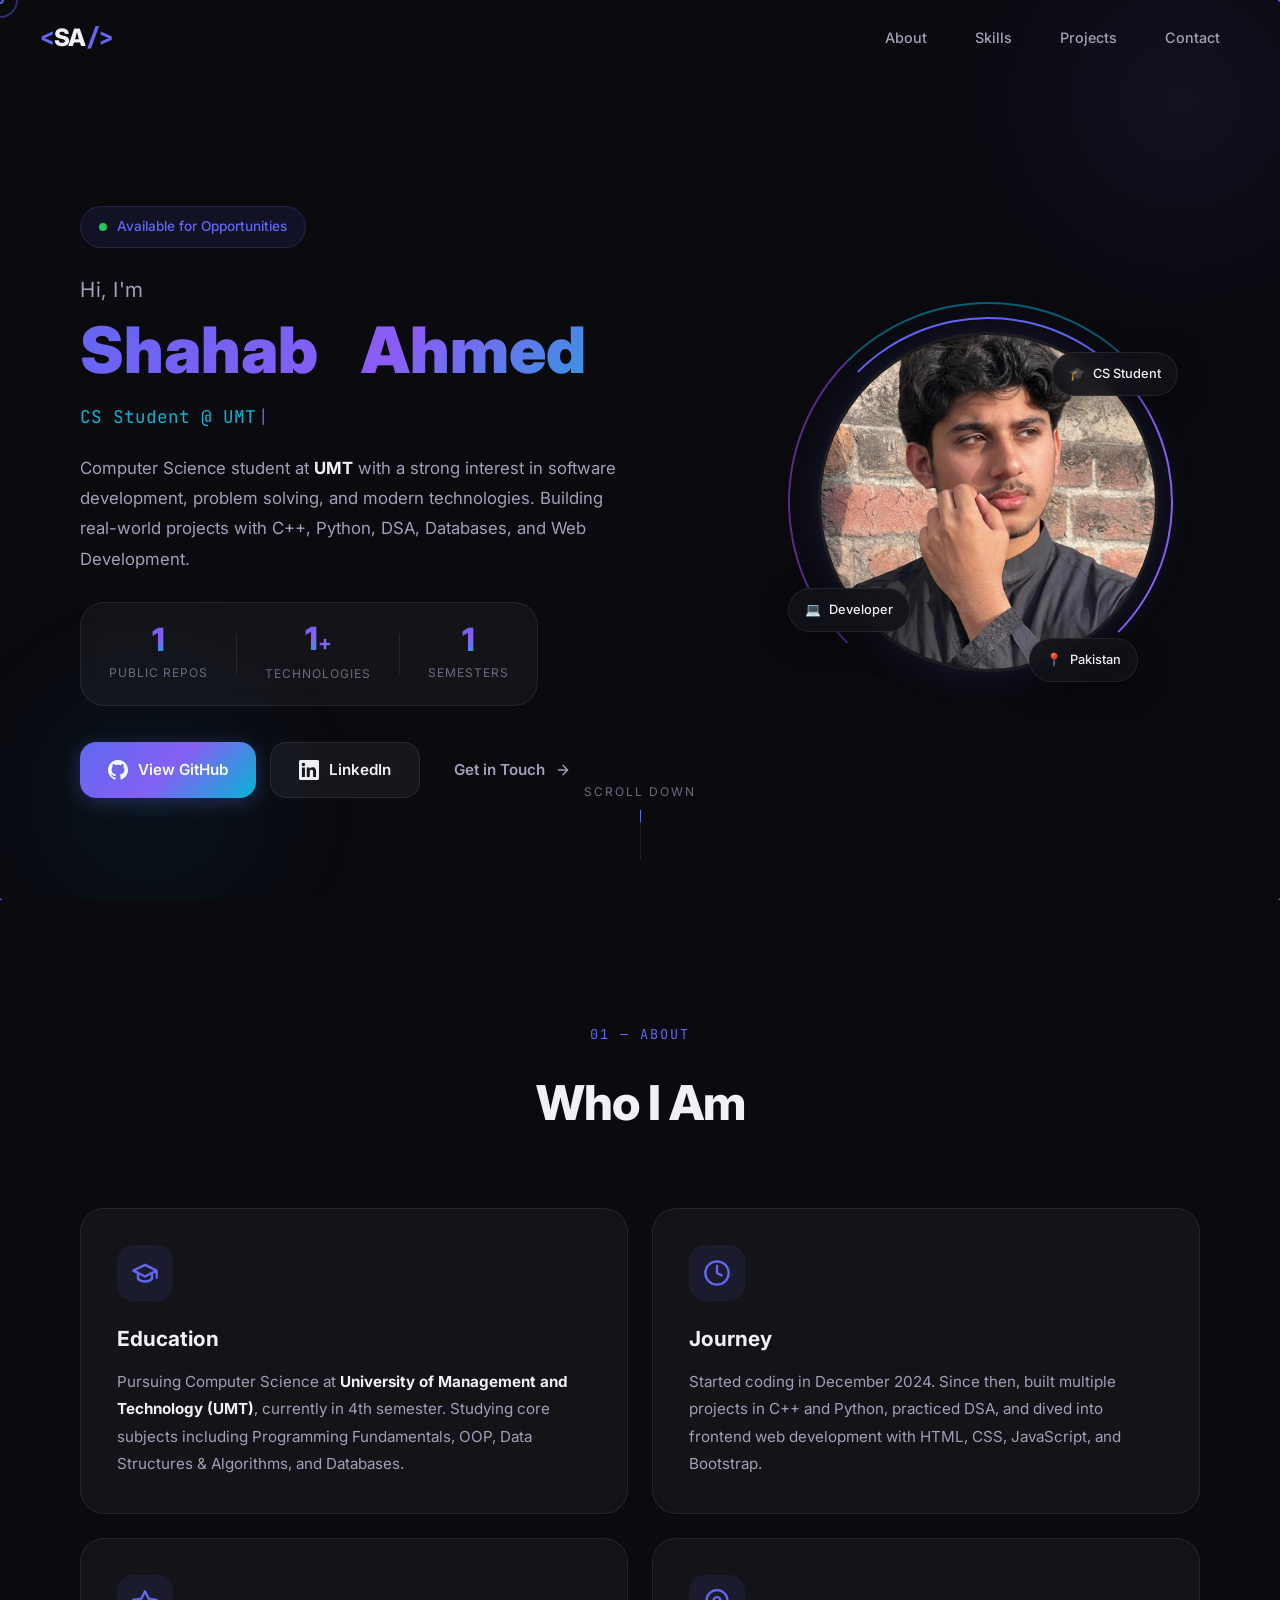
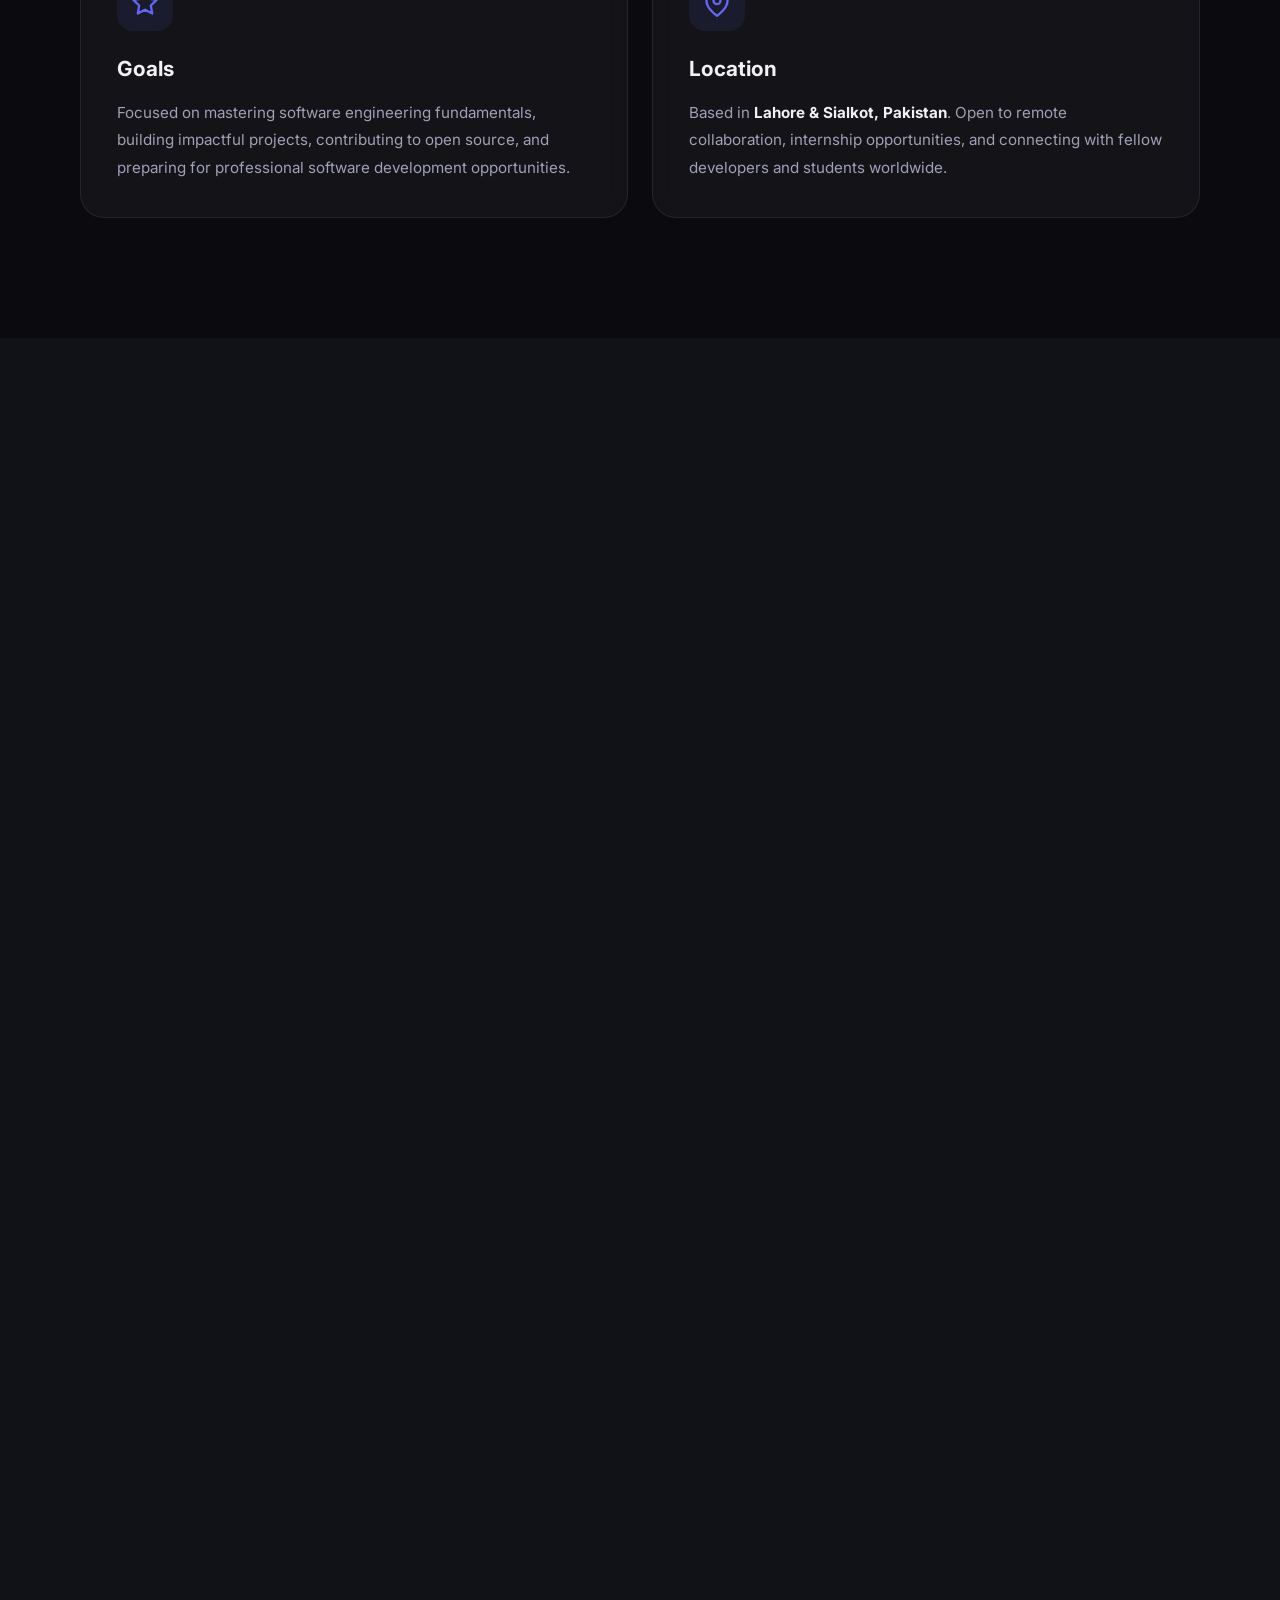
==== commit 7b89c753: "Add canonical and social preview meta tags for live site Co-authored-by: Cursor <cursoragent@cursor." ====
--- a/index.html
+++ b/index.html
@@ -8,6 +8,16 @@
     <meta name="author" content="Shahab Ahmed">
     <meta name="theme-color" content="#0a0a0f">
     <meta name="color-scheme" content="dark">
+    <link rel="canonical" href="https://shahabahmed01.github.io/myportfolio/">
+    <meta property="og:type" content="website">
+    <meta property="og:url" content="https://shahabahmed01.github.io/myportfolio/">
+    <meta property="og:title" content="Shahab Ahmed — CS Student & Software Engineer">
+    <meta property="og:description" content="Portfolio of Shahab Ahmed — CS student at UMT. C++, Python, web development, and software projects.">
+    <meta property="og:image" content="https://shahabahmed01.github.io/myportfolio/profile1.jpg">
+    <meta name="twitter:card" content="summary_large_image">
+    <meta name="twitter:title" content="Shahab Ahmed — Portfolio">
+    <meta name="twitter:description" content="CS Student & Aspiring Software Engineer. View my projects and connect.">
+    <meta name="twitter:image" content="https://shahabahmed01.github.io/myportfolio/profile1.jpg">
     <title>Shahab Ahmed — CS Student & Software Engineer</title>
     <link rel="preconnect" href="https://fonts.googleapis.com">
     <link rel="preconnect" href="https://fonts.gstatic.com" crossorigin>
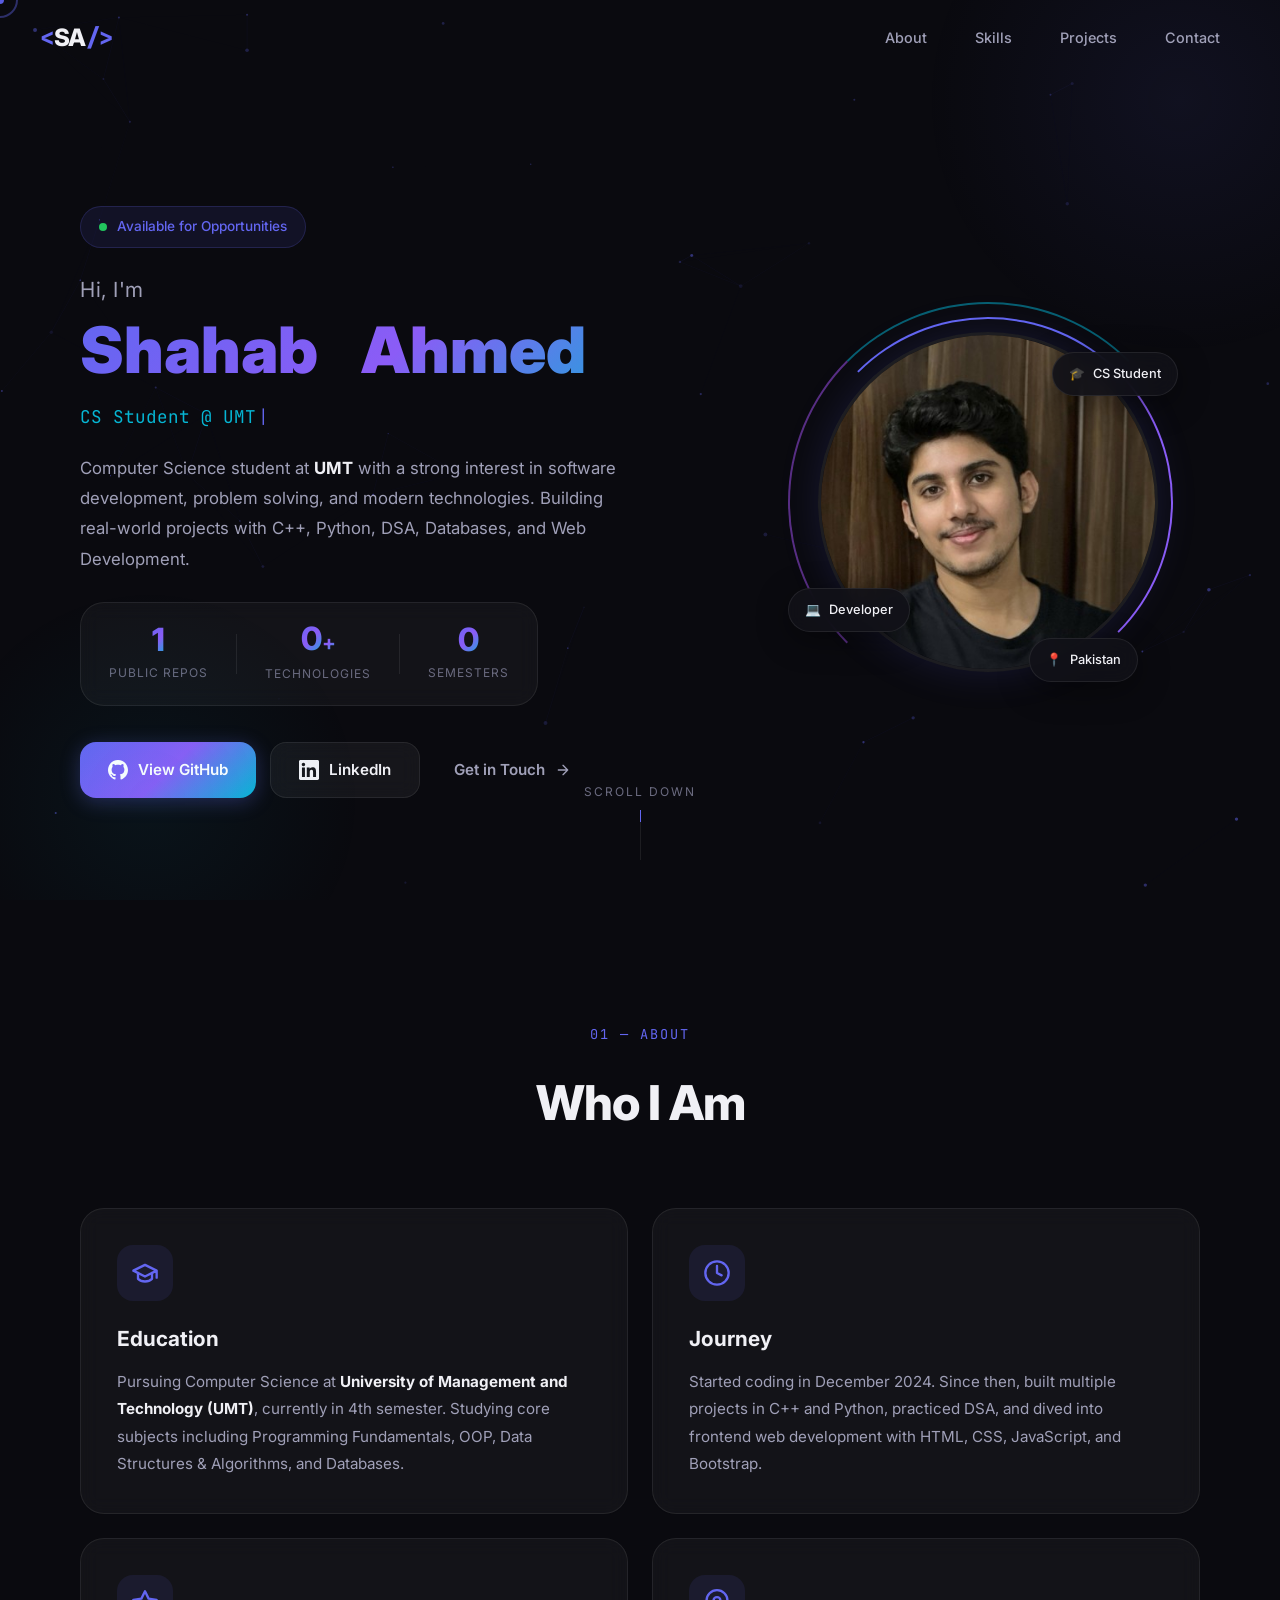
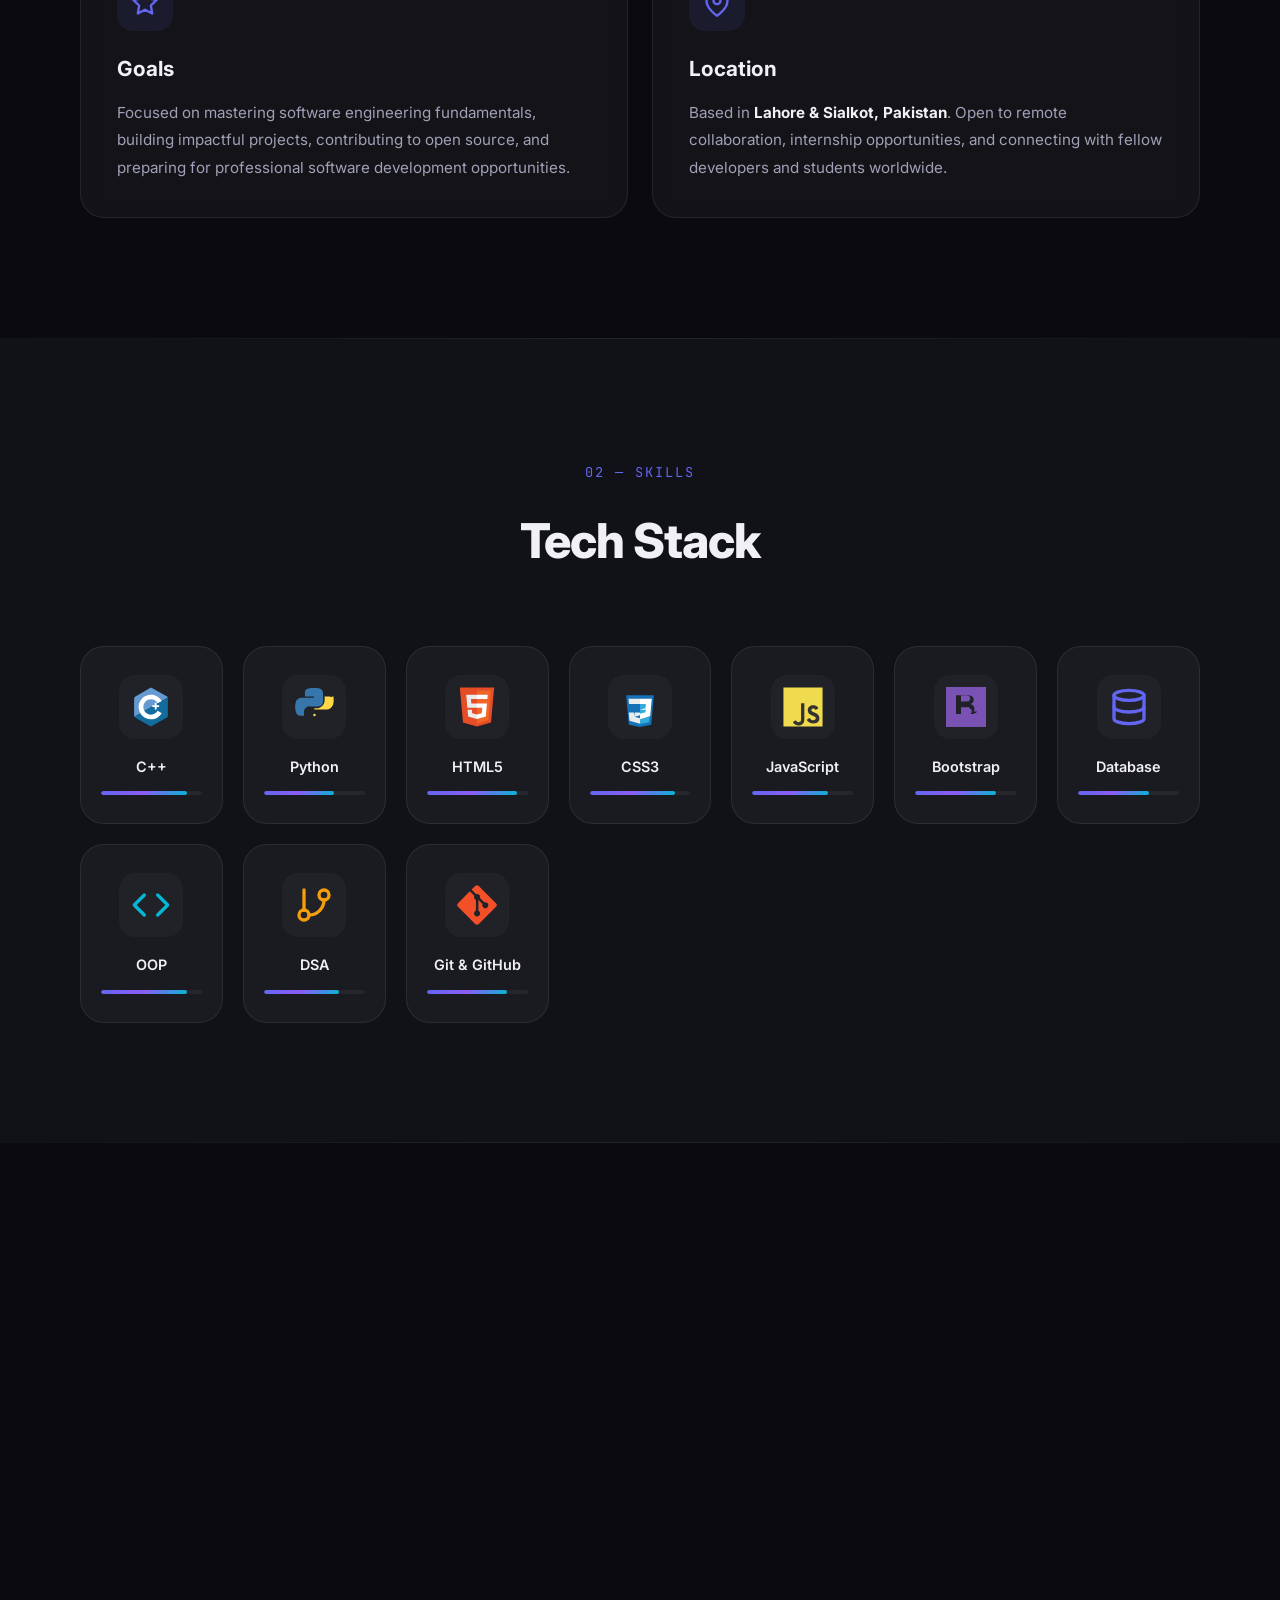
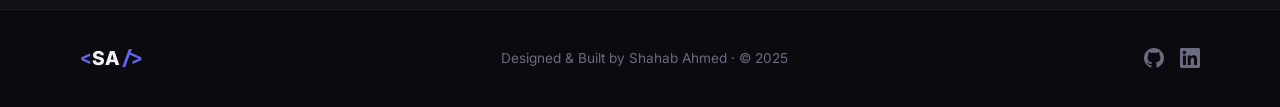
==== commit e00fdad6: "Fix profile photo cache: use new image filename for all devices Co-authored-by: Cursor <cursoragent@" ====
--- a/index.html
+++ b/index.html
@@ -13,16 +13,16 @@
     <meta property="og:url" content="https://shahabahmed01.github.io/myportfolio/">
     <meta property="og:title" content="Shahab Ahmed — CS Student & Software Engineer">
     <meta property="og:description" content="Portfolio of Shahab Ahmed — CS student at UMT. C++, Python, web development, and software projects.">
-    <meta property="og:image" content="https://shahabahmed01.github.io/myportfolio/profile1.jpg">
+    <meta property="og:image" content="https://shahabahmed01.github.io/myportfolio/profile-photo.jpg">
     <meta name="twitter:card" content="summary_large_image">
     <meta name="twitter:title" content="Shahab Ahmed — Portfolio">
     <meta name="twitter:description" content="CS Student & Aspiring Software Engineer. View my projects and connect.">
-    <meta name="twitter:image" content="https://shahabahmed01.github.io/myportfolio/profile1.jpg">
+    <meta name="twitter:image" content="https://shahabahmed01.github.io/myportfolio/profile-photo.jpg">
     <title>Shahab Ahmed — CS Student & Software Engineer</title>
     <link rel="preconnect" href="https://fonts.googleapis.com">
     <link rel="preconnect" href="https://fonts.gstatic.com" crossorigin>
     <link href="https://fonts.googleapis.com/css2?family=Inter:wght@400;500;600;700;800;900&family=JetBrains+Mono:wght@400;500;600&display=swap" rel="stylesheet">
-    <link rel="preload" href="profile1.jpg" as="image" type="image/jpeg" fetchpriority="high">
+    <link rel="preload" href="profile-photo.jpg" as="image" type="image/jpeg" fetchpriority="high">
     <link rel="stylesheet" href="style.css">
 </head>
 <body>
@@ -117,7 +117,7 @@
                     <div class="profile-ring"></div>
                     <div class="profile-ring ring-2"></div>
                     <div class="profile-image-wrapper">
-                        <img src="profile1.jpg" alt="Shahab Ahmed" class="profile-image" id="profile-image" width="340" height="340" decoding="async" fetchpriority="high">
+                        <img src="profile-photo.jpg" alt="Shahab Ahmed" class="profile-image" id="profile-image" width="340" height="340" decoding="async" fetchpriority="high">
                     </div>
                     <div class="floating-badge badge-1">
                         <span>🎓</span>
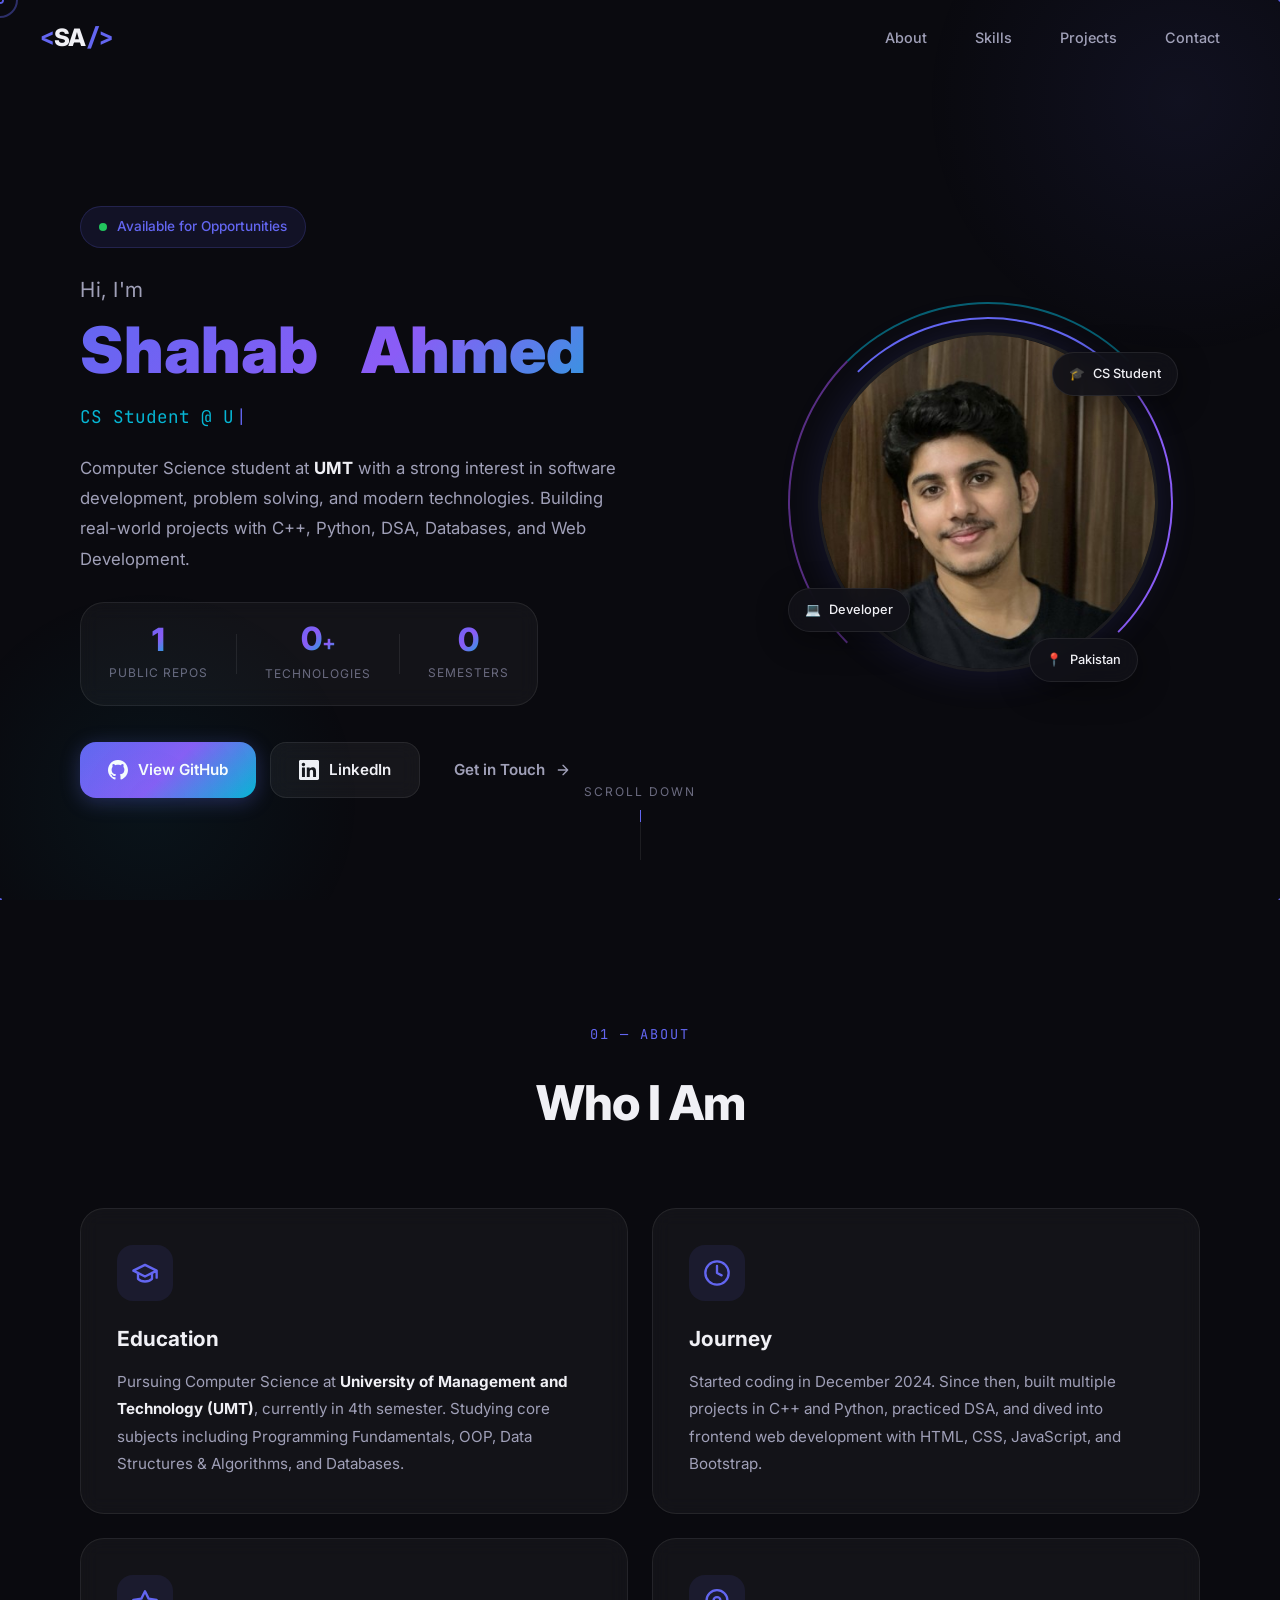
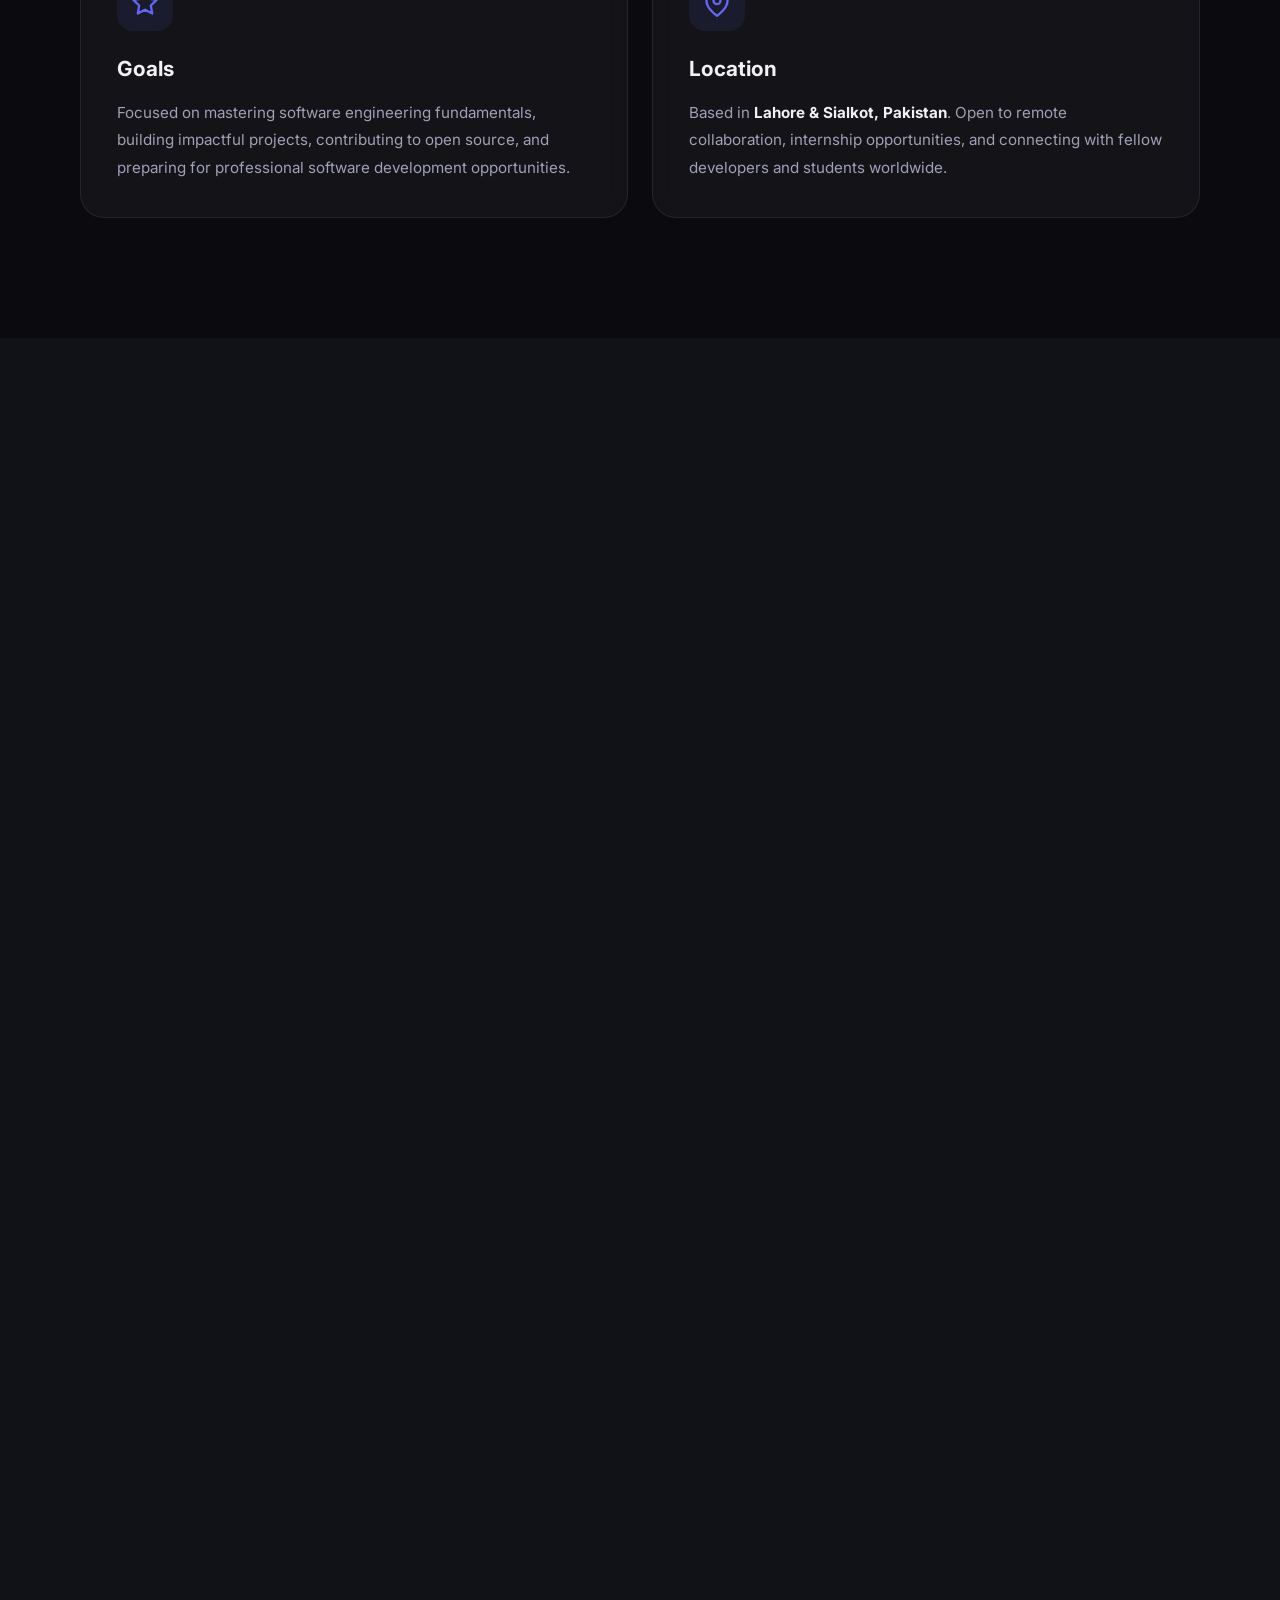
==== commit d2d08865: "Add cache-busting so profile photo updates for all visitors automatically Co-authored-by: Cursor <cu" ====
--- a/index.html
+++ b/index.html
@@ -13,16 +13,17 @@
     <meta property="og:url" content="https://shahabahmed01.github.io/myportfolio/">
     <meta property="og:title" content="Shahab Ahmed — CS Student & Software Engineer">
     <meta property="og:description" content="Portfolio of Shahab Ahmed — CS student at UMT. C++, Python, web development, and software projects.">
-    <meta property="og:image" content="https://shahabahmed01.github.io/myportfolio/profile-photo.jpg">
+    <meta property="og:image" content="https://shahabahmed01.github.io/myportfolio/profile-photo.jpg?v=2">
     <meta name="twitter:card" content="summary_large_image">
     <meta name="twitter:title" content="Shahab Ahmed — Portfolio">
     <meta name="twitter:description" content="CS Student & Aspiring Software Engineer. View my projects and connect.">
-    <meta name="twitter:image" content="https://shahabahmed01.github.io/myportfolio/profile-photo.jpg">
+    <meta name="twitter:image" content="https://shahabahmed01.github.io/myportfolio/profile-photo.jpg?v=2">
     <title>Shahab Ahmed — CS Student & Software Engineer</title>
+    <script src="config.js"></script>
     <link rel="preconnect" href="https://fonts.googleapis.com">
     <link rel="preconnect" href="https://fonts.gstatic.com" crossorigin>
     <link href="https://fonts.googleapis.com/css2?family=Inter:wght@400;500;600;700;800;900&family=JetBrains+Mono:wght@400;500;600&display=swap" rel="stylesheet">
-    <link rel="preload" href="profile-photo.jpg" as="image" type="image/jpeg" fetchpriority="high">
+    <link rel="preload" href="profile-photo.jpg?v=2" as="image" type="image/jpeg" fetchpriority="high">
     <link rel="stylesheet" href="style.css">
 </head>
 <body>
@@ -117,7 +118,7 @@
                     <div class="profile-ring"></div>
                     <div class="profile-ring ring-2"></div>
                     <div class="profile-image-wrapper">
-                        <img src="profile-photo.jpg" alt="Shahab Ahmed" class="profile-image" id="profile-image" width="340" height="340" decoding="async" fetchpriority="high">
+                        <img src="profile-photo.jpg?v=2" alt="Shahab Ahmed" class="profile-image" id="profile-image" width="340" height="340" decoding="async" fetchpriority="high">
                     </div>
                     <div class="floating-badge badge-1">
                         <span>🎓</span>
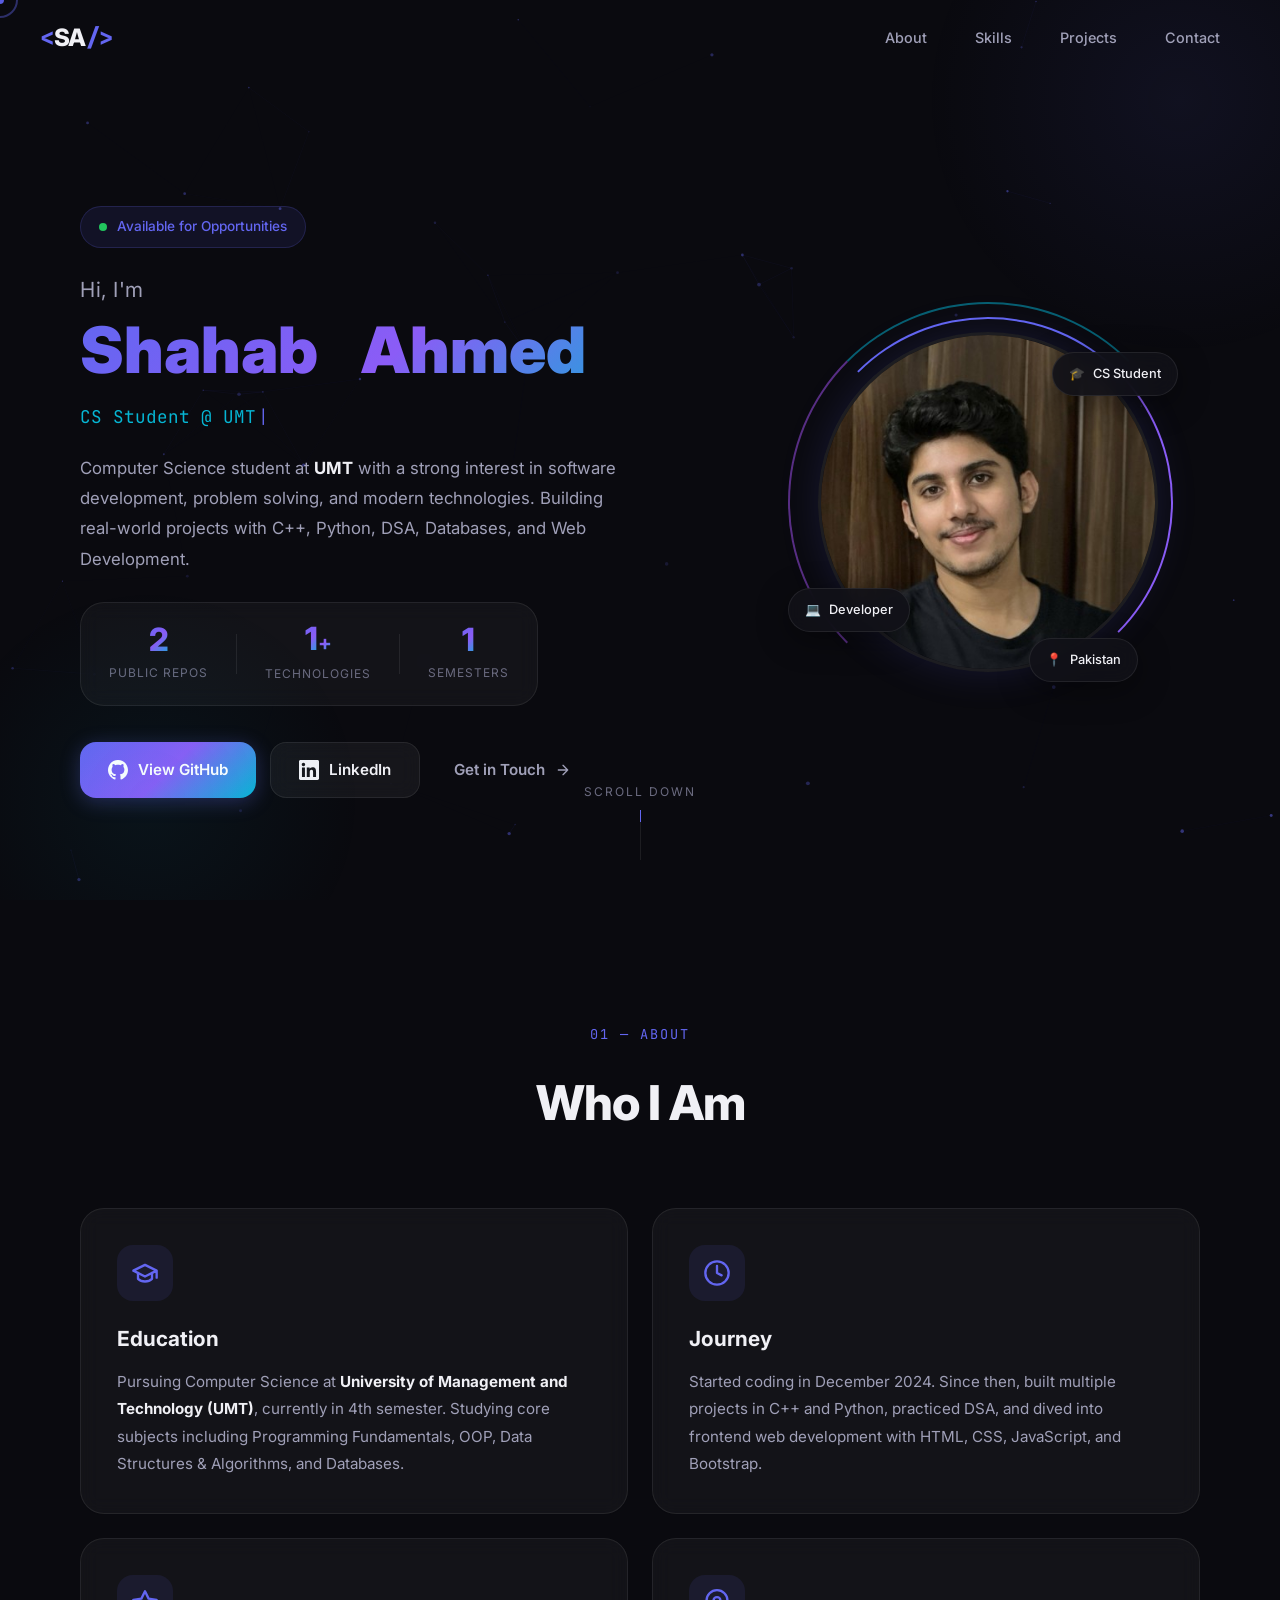
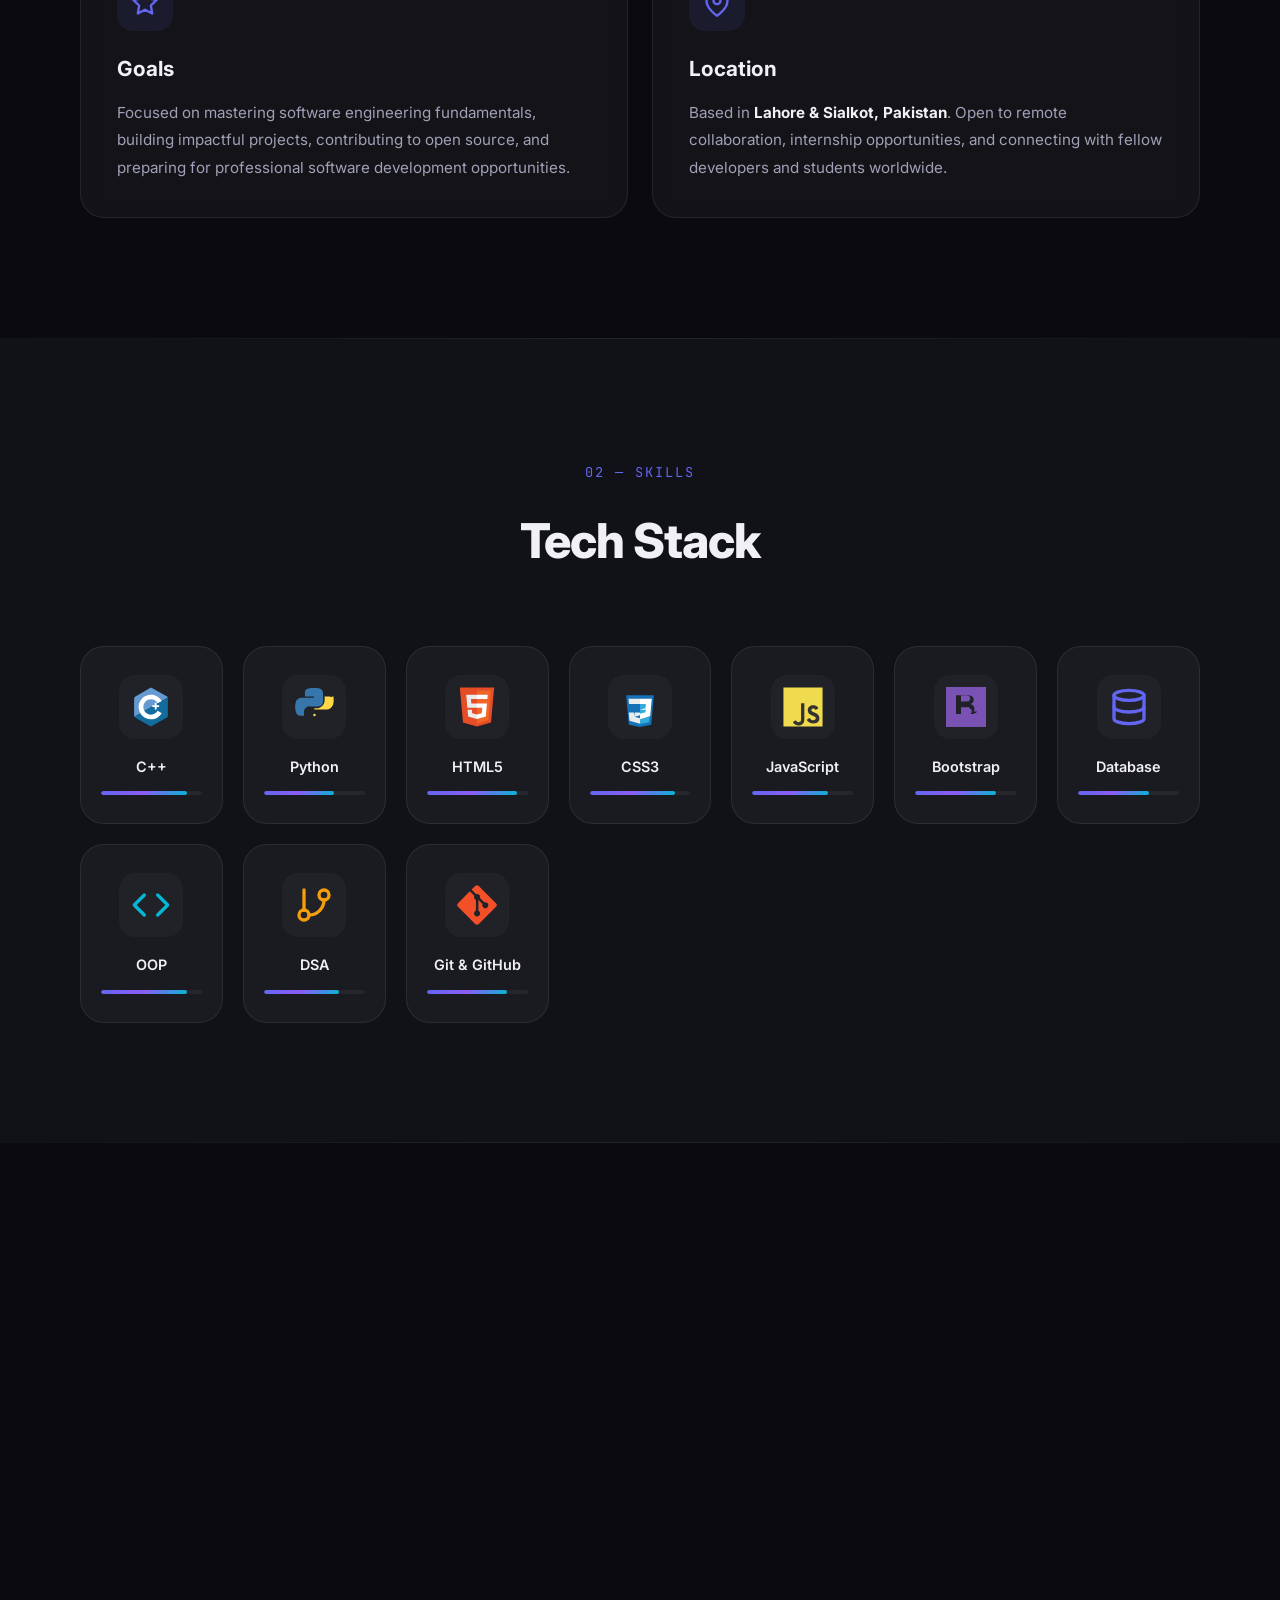
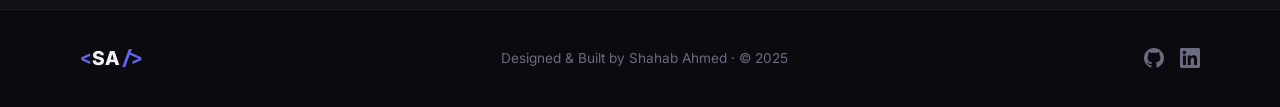
==== commit 4b565503: "Update URLs for shorter GitHub Pages domain Co-authored-by: Cursor <cursoragent@cursor.com>" ====
--- a/index.html
+++ b/index.html
@@ -8,16 +8,16 @@
     <meta name="author" content="Shahab Ahmed">
     <meta name="theme-color" content="#0a0a0f">
     <meta name="color-scheme" content="dark">
-    <link rel="canonical" href="https://shahabahmed01.github.io/myportfolio/">
+    <link rel="canonical" href="https://shahabahmed01.github.io/">
     <meta property="og:type" content="website">
-    <meta property="og:url" content="https://shahabahmed01.github.io/myportfolio/">
+    <meta property="og:url" content="https://shahabahmed01.github.io/">
     <meta property="og:title" content="Shahab Ahmed — CS Student & Software Engineer">
     <meta property="og:description" content="Portfolio of Shahab Ahmed — CS student at UMT. C++, Python, web development, and software projects.">
-    <meta property="og:image" content="https://shahabahmed01.github.io/myportfolio/profile-photo.jpg?v=2">
+    <meta property="og:image" content="https://shahabahmed01.github.io/profile-photo.jpg?v=2">
     <meta name="twitter:card" content="summary_large_image">
     <meta name="twitter:title" content="Shahab Ahmed — Portfolio">
     <meta name="twitter:description" content="CS Student & Aspiring Software Engineer. View my projects and connect.">
-    <meta name="twitter:image" content="https://shahabahmed01.github.io/myportfolio/profile-photo.jpg?v=2">
+    <meta name="twitter:image" content="https://shahabahmed01.github.io/profile-photo.jpg?v=2">
     <title>Shahab Ahmed — CS Student & Software Engineer</title>
     <script src="config.js"></script>
     <link rel="preconnect" href="https://fonts.googleapis.com">
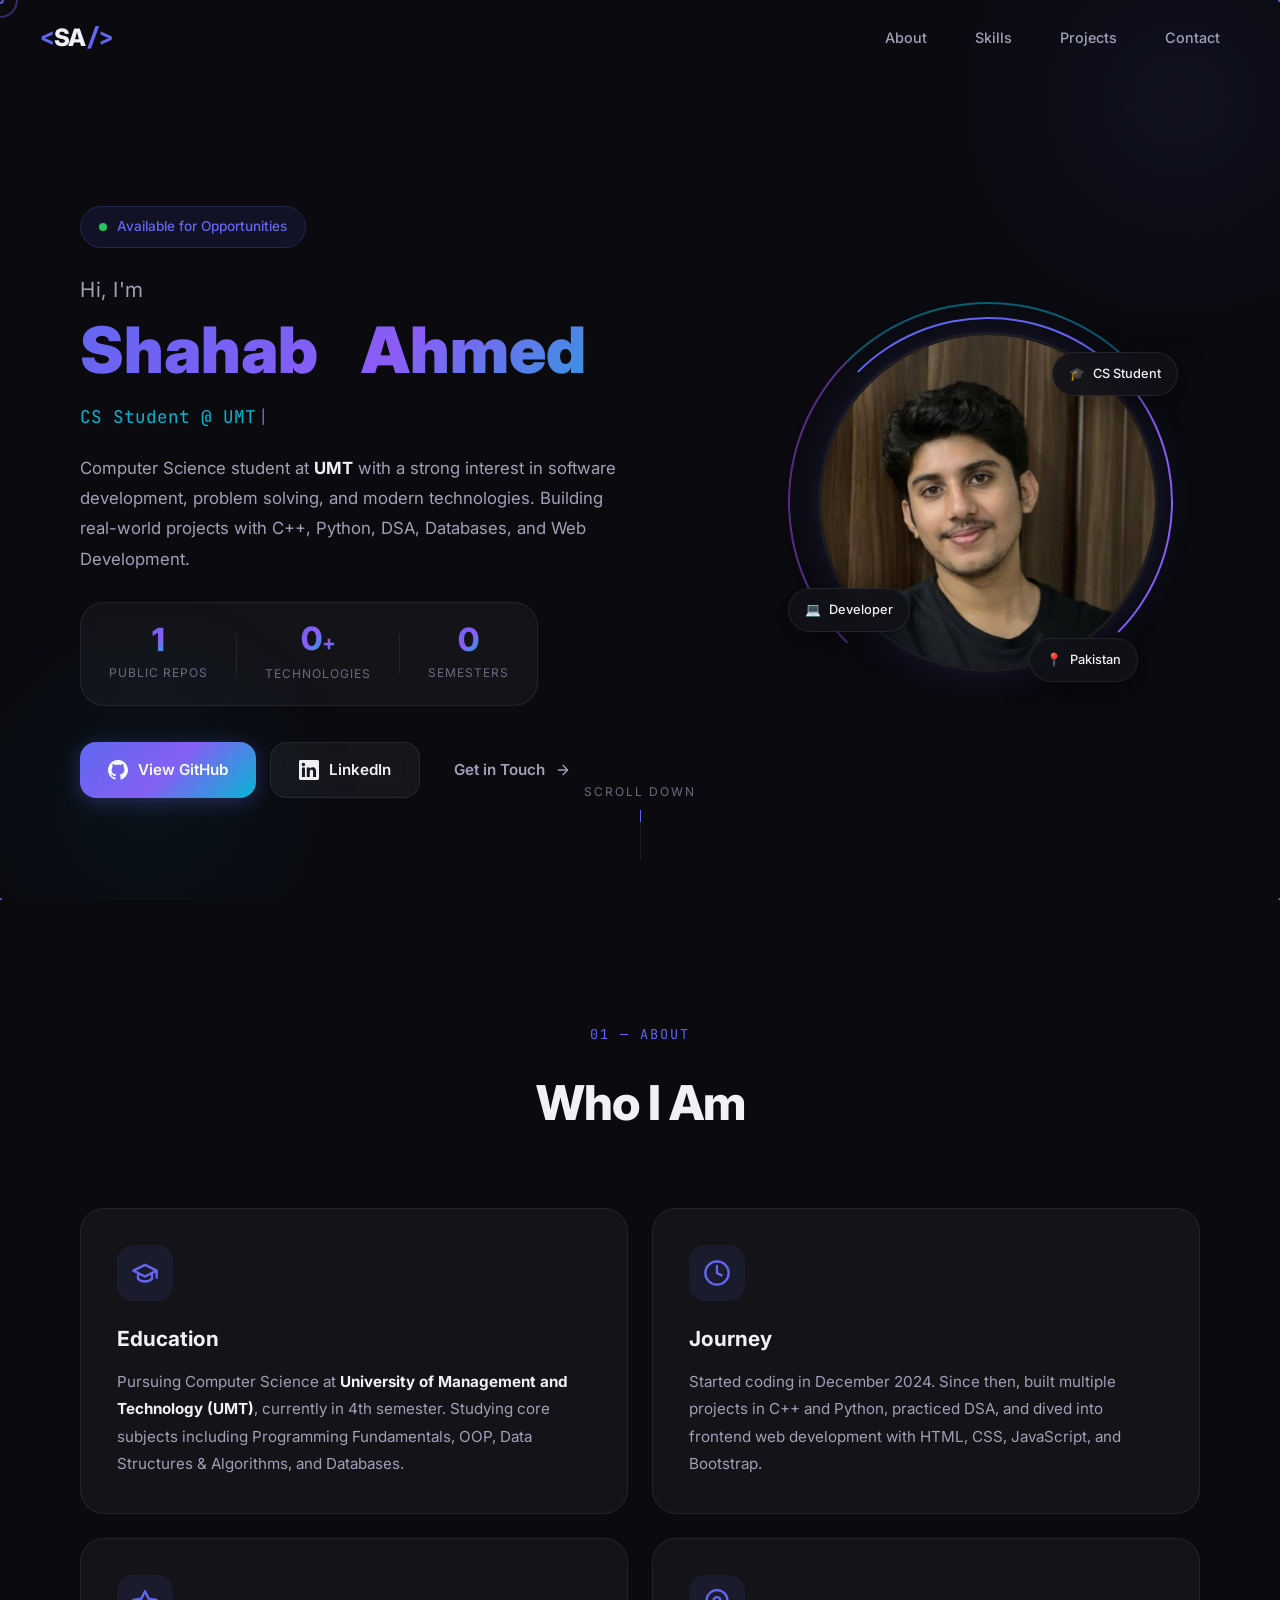
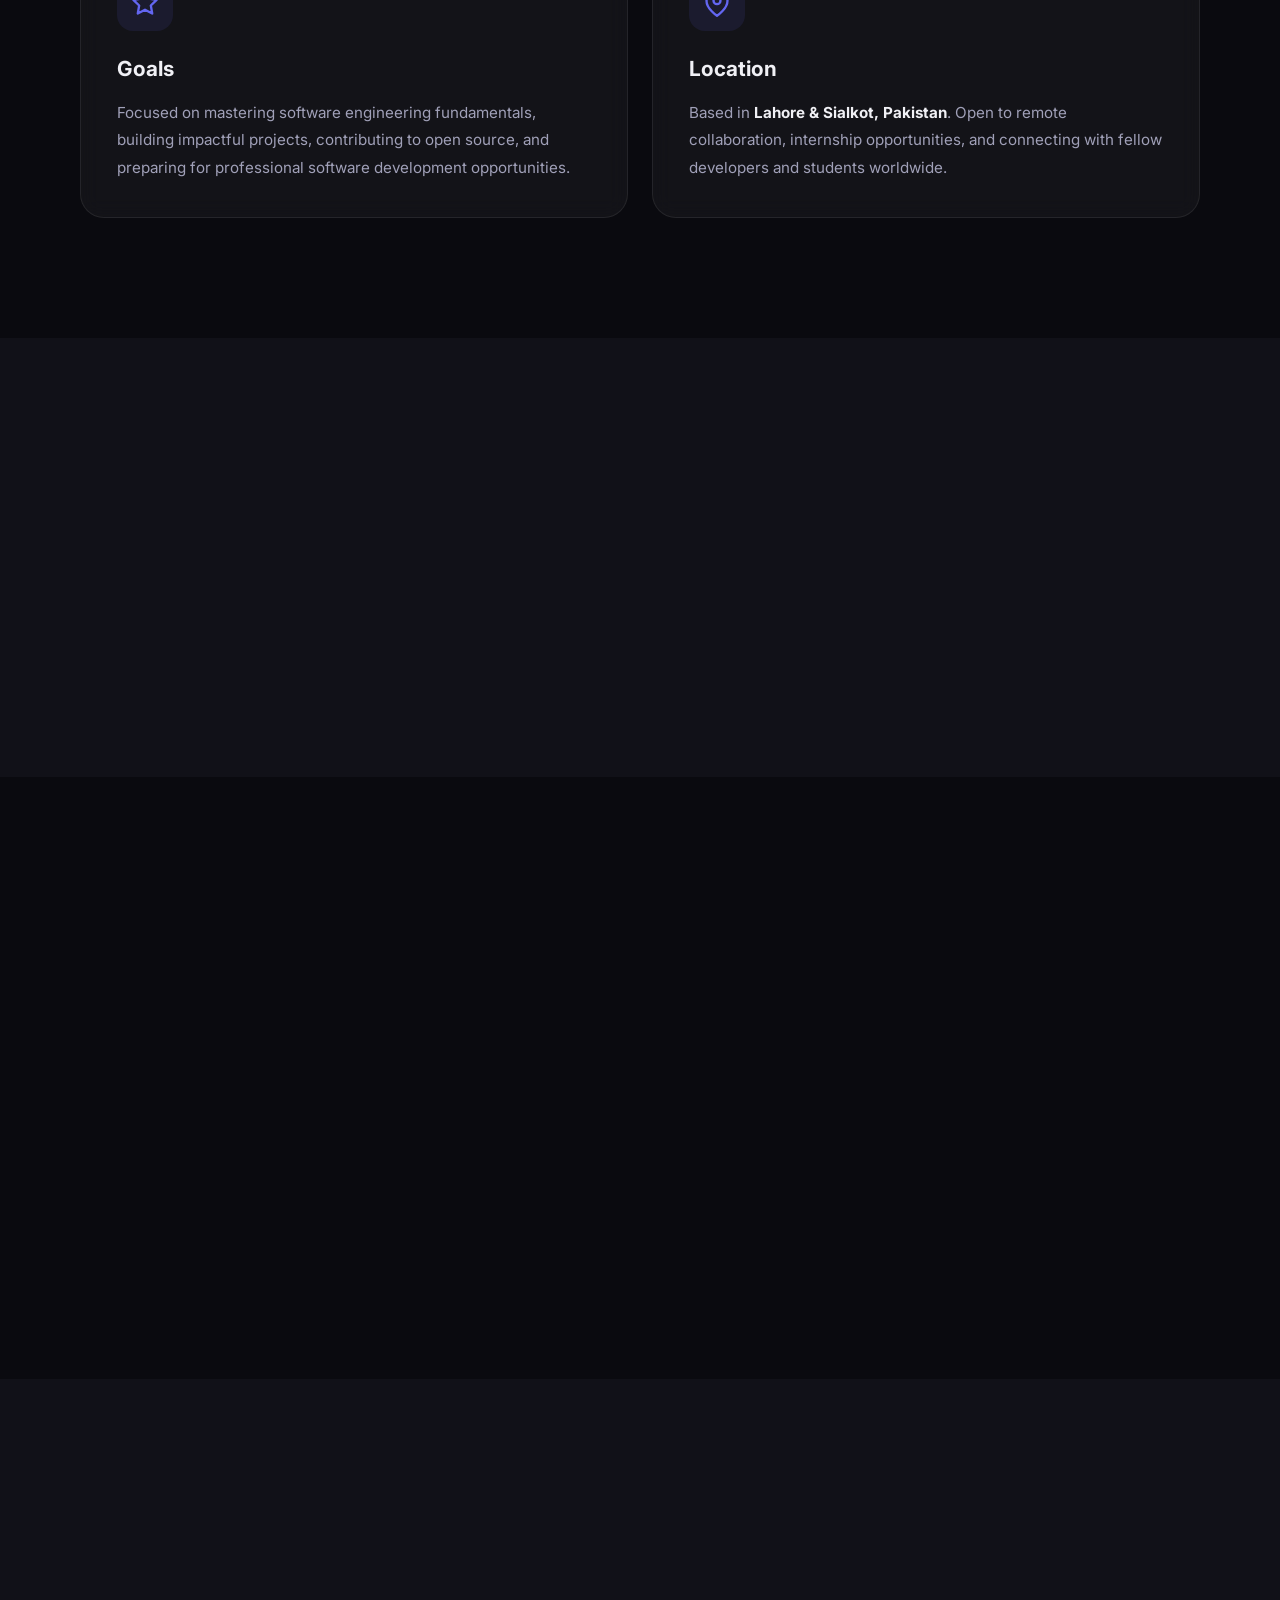
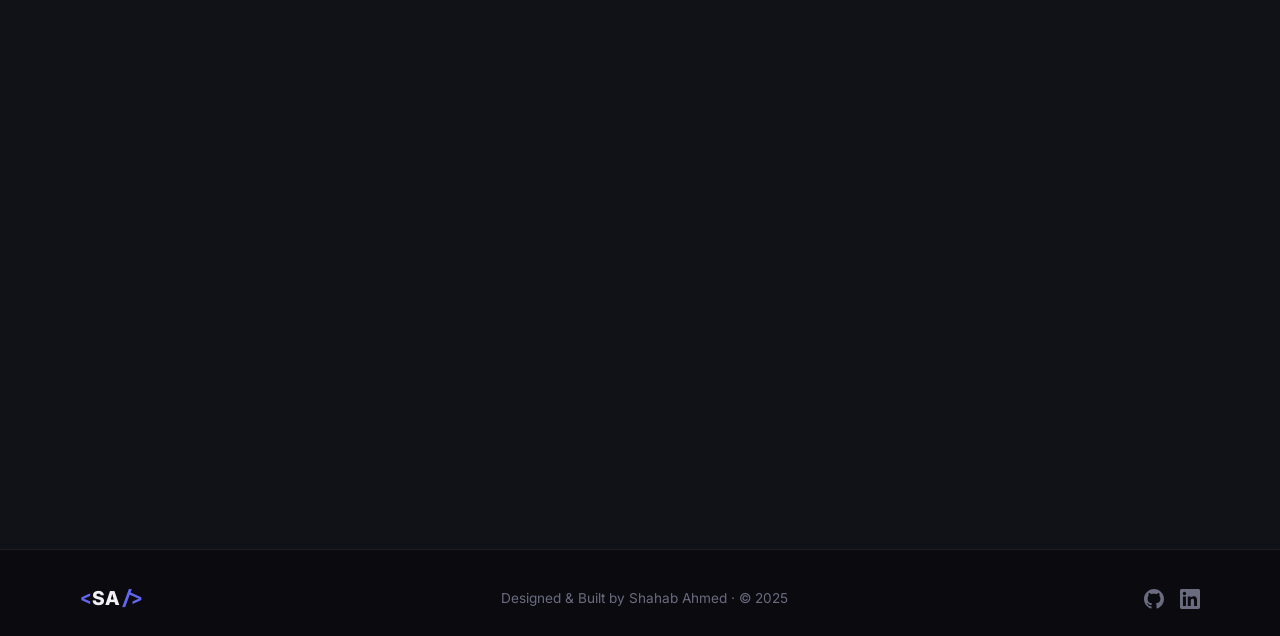
==== commit 3e717987: "feat: implement dynamic github portfolio sync" ====
--- a/index.html
+++ b/index.html
@@ -19,7 +19,6 @@
     <meta name="twitter:description" content="CS Student & Aspiring Software Engineer. View my projects and connect.">
     <meta name="twitter:image" content="https://shahabahmed01.github.io/profile-photo.jpg?v=2">
     <title>Shahab Ahmed — CS Student & Software Engineer</title>
-    <script src="config.js"></script>
     <link rel="preconnect" href="https://fonts.googleapis.com">
     <link rel="preconnect" href="https://fonts.gstatic.com" crossorigin>
     <link href="https://fonts.googleapis.com/css2?family=Inter:wght@400;500;600;700;800;900&family=JetBrains+Mono:wght@400;500;600&display=swap" rel="stylesheet">
@@ -84,17 +83,17 @@
                 </p>
                 <div class="hero-stats reveal-up">
                     <div class="stat">
-                        <span class="stat-number" data-target="7">0</span>
+                        <span class="stat-number" data-target="7" data-stat="repos">0</span>
                         <span class="stat-label">Public Repos</span>
                     </div>
                     <div class="stat-divider"></div>
                     <div class="stat">
-                        <span class="stat-number" data-target="4">0</span><span class="stat-plus">+</span>
+                        <span class="stat-number" data-target="4" data-stat="technologies">0</span><span class="stat-plus">+</span>
                         <span class="stat-label">Technologies</span>
                     </div>
                     <div class="stat-divider"></div>
                     <div class="stat">
-                        <span class="stat-number" data-target="4">0</span>
+                        <span class="stat-number" data-target="4" data-stat="semesters">0</span>
                         <span class="stat-label">Semesters</span>
                     </div>
                 </div>
@@ -156,7 +155,7 @@
                         <svg width="28" height="28" viewBox="0 0 24 24" fill="none" stroke="currentColor" stroke-width="2" stroke-linecap="round" stroke-linejoin="round"><path d="M22 10v6M2 10l10-5 10 5-10 5z"/><path d="M6 12v5c3 3 9 3 12 0v-5"/></svg>
                     </div>
                     <h3>Education</h3>
-                    <p>Pursuing Computer Science at <strong>University of Management and Technology (UMT)</strong>, currently in 4th semester. Studying core subjects including Programming Fundamentals, OOP, Data Structures & Algorithms, and Databases.</p>
+                    <p>Pursuing Computer Science at <strong>University of Management and Technology (UMT)</strong>, currently in <span data-about="semester">4th semester</span>. Studying core subjects including Programming Fundamentals, OOP, Data Structures & Algorithms, and Databases.</p>
                     <div class="card-accent"></div>
                 </div>
                 <div class="about-card glass-card reveal-right">
@@ -180,7 +179,7 @@
                         <svg width="28" height="28" viewBox="0 0 24 24" fill="none" stroke="currentColor" stroke-width="2" stroke-linecap="round" stroke-linejoin="round"><path d="M21 10c0 7-9 13-9 13s-9-6-9-13a9 9 0 0 1 18 0z"/><circle cx="12" cy="10" r="3"/></svg>
                     </div>
                     <h3>Location</h3>
-                    <p>Based in <strong>Lahore & Sialkot, Pakistan</strong>. Open to remote collaboration, internship opportunities, and connecting with fellow developers and students worldwide.</p>
+                    <p>Based in <strong data-location>Lahore & Sialkot, Pakistan</strong>. Open to remote collaboration, internship opportunities, and connecting with fellow developers and students worldwide.</p>
                     <div class="card-accent"></div>
                 </div>
             </div>
@@ -194,97 +193,8 @@
                 <span class="section-tag">02 — Skills</span>
                 <h2 class="section-title">Tech Stack</h2>
             </div>
-            <div class="skills-grid">
-                <div class="skill-card reveal-up" style="--delay: 0.0s">
-                    <div class="skill-icon-wrapper">
-                        <svg viewBox="0 0 128 128" width="40" height="40"><path fill="#659AD2" d="M115.4 30.7L67.1 2.9c-.8-.5-1.9-.7-3.1-.7-1.2 0-2.3.3-3.1.7l-48 27.9c-1.7 1-2.9 3.5-2.9 5.4v55.7c0 1.1.2 2.4 1 3.5l106.8-62c-.6-1.2-1.5-2.1-2.4-2.7z"/><path fill="#136C9E" d="M10.7 95.3c.5.8 1.2 1.5 1.9 1.9l48.2 27.9c.8.5 1.9.7 3.1.7 1.2 0 2.3-.3 3.1-.7l48-27.9c1.7-1 2.9-3.5 2.9-5.4V36.1c0-.9-.1-1.9-.6-2.8l-106.6 62z"/><path fill="#fff" d="M85.3 76.1C81.1 83.5 73.1 88.5 64 88.5c-13.5 0-24.5-11-24.5-24.5s11-24.5 24.5-24.5c9.1 0 17.1 5 21.3 12.5l13-7.5c-6.8-11.9-19.6-20-34.3-20-21.8 0-39.5 17.7-39.5 39.5s17.7 39.5 39.5 39.5c14.6 0 27.4-8 34.2-19.8l-12.9-7.6z"/><path fill="#fff" d="M82 64h8v-6h-8v-8h-6v8h-8v6h8v8h6v-8z"/></svg>
-                    </div>
-                    <span class="skill-name">C++</span>
-                    <div class="skill-level">
-                        <div class="skill-bar" style="--width: 85%"></div>
-                    </div>
-                </div>
-                <div class="skill-card reveal-up" style="--delay: 0.05s">
-                    <div class="skill-icon-wrapper">
-                        <svg viewBox="0 0 128 128" width="40" height="40"><path fill="#3776AB" d="M49.33 62h29.159C86.606 62 93 55.132 93 46.981V19.183c0-7.912-6.632-13.856-14.555-15.176-5.014-.835-10.195-1.215-15.187-1.191-4.99.023-9.612.448-13.805 1.191C37.098 6.188 35 10.758 35 19.183V30h29v4H23.776c-8.484 0-15.914 5.108-18.237 14.811-2.681 11.12-2.8 18.062 0 29.674C7.473 86.746 12.321 92 20.776 92H32V79.952c0-9.659 8.362-18.184 18.33-18.184z"/><path fill="#FFD845" d="M91.682 28H65v4h41.803c8.564 0 14.088-7.308 18.237-14.811 2.681-11.12 2.8-18.062 0-29.674C122.954 -4.322 118.106-10 109.652-10H98V2.3c0 16.701-14.318 25.7-24.318 25.7z" transform="translate(0 40)"/><circle fill="#3776AB" cx="62.5" cy="11.5" r="4"/><circle fill="#FFD845" cx="65.5" cy="89.5" r="4"/></svg>
-                    </div>
-                    <span class="skill-name">Python</span>
-                    <div class="skill-level">
-                        <div class="skill-bar" style="--width: 70%"></div>
-                    </div>
-                </div>
-                <div class="skill-card reveal-up" style="--delay: 0.1s">
-                    <div class="skill-icon-wrapper">
-                        <svg viewBox="0 0 128 128" width="40" height="40"><path fill="#E44D26" d="M19.037 113.876L9.032 1.661h109.936l-10.016 112.198-45.019 12.48z"/><path fill="#F16529" d="M64 116.8l36.378-10.086 8.559-95.878H64z"/><path fill="#EBEBEB" d="M64 52.455H45.788L44.53 38.361H64V24.599H29.489l.33 3.692 3.382 37.927H64zm0 35.743l-.061.017-15.327-4.14-.979-10.975H33.816l1.928 21.609 28.193 7.826.063-.017z"/><path fill="#fff" d="M63.952 52.455v13.763h16.947l-1.597 17.849-15.35 4.143v14.319l28.215-7.82.207-2.325 3.234-36.233.335-3.696h-3.708zm0-27.856v13.762h33.244l.276-3.092.628-6.978.329-3.692z"/></svg>
-                    </div>
-                    <span class="skill-name">HTML5</span>
-                    <div class="skill-level">
-                        <div class="skill-bar" style="--width: 90%"></div>
-                    </div>
-                </div>
-                <div class="skill-card reveal-up" style="--delay: 0.15s">
-                    <div class="skill-icon-wrapper">
-                        <svg viewBox="0 0 128 128" width="40" height="40"><path fill="#1572B6" d="M19.67 26l8.459 95.164L64 128l35.934-6.85L108.33 26z"/><path fill="#33A9DC" d="M64 40.163V118.7l.076.022 29.066-5.533L100.326 40.163z"/><path fill="#fff" d="M64 72.921H81.2l1.622-18.178H64V37.251h37.7l-.442 4.953-4.531 50.778L64 103.02V85.439l17.434-4.711 1.205-13.807z"/><path fill="#EBEBEB" d="M64.067 72.921v17.49l-17.378 4.697-1.216-13.668H28.01l2.391 26.79 33.607 9.328.059-.017v-17.58l-.058.016-17.394-4.7 1.187-13.336h16.265zM64.067 37.251v17.492H28.906l-.398-4.466-.912-10.2-.453-2.826z"/></svg>
-                    </div>
-                    <span class="skill-name">CSS3</span>
-                    <div class="skill-level">
-                        <div class="skill-bar" style="--width: 85%"></div>
-                    </div>
-                </div>
-                <div class="skill-card reveal-up" style="--delay: 0.2s">
-                    <div class="skill-icon-wrapper">
-                        <svg viewBox="0 0 128 128" width="40" height="40"><path fill="#F0DB4F" d="M1.408 1.408h125.184v125.185H1.408z"/><path fill="#323330" d="M116.347 96.736c-.917-5.711-4.641-10.508-15.672-14.981-3.832-1.761-8.104-3.022-9.377-5.926-.452-1.69-.512-2.642-.226-3.665.821-3.32 4.784-4.355 7.925-3.403 2.023.678 3.938 2.237 5.093 4.724 5.402-3.498 5.391-3.475 9.163-5.879-1.381-2.141-2.118-3.129-3.022-4.045-3.249-3.629-7.676-5.498-14.756-5.355l-3.688.477c-3.534.893-6.902 2.748-8.877 5.235-5.926 6.724-4.236 18.492 2.975 23.335 7.104 5.332 17.54 6.545 18.873 11.531 1.297 6.104-4.486 8.08-10.234 7.378-4.236-.881-6.592-3.034-9.139-6.949-4.688 2.713-4.688 2.713-9.508 5.485 1.143 2.499 2.344 3.63 4.236 5.764 9.068 9.065 31.691 8.606 35.749-5.232 1.429-4.616.44-10.67-2.42-14.494zm-46.028-44.869H57.773v39.048c0 8.271.42 15.889-.893 18.223-2.178 4.581-7.809 4.003-10.381 3.155-2.621-1.299-3.952-3.082-5.467-5.674l-9.344 5.715c1.571 3.245 3.879 6.037 7.019 7.87 4.658 2.676 10.896 3.533 17.474 2.108 4.291-1.184 7.983-3.826 9.943-7.828 2.793-5.635 2.189-12.585 2.168-20.273l.038-42.344z"/></svg>
-                    </div>
-                    <span class="skill-name">JavaScript</span>
-                    <div class="skill-level">
-                        <div class="skill-bar" style="--width: 75%"></div>
-                    </div>
-                </div>
-                <div class="skill-card reveal-up" style="--delay: 0.25s">
-                    <div class="skill-icon-wrapper">
-                        <svg viewBox="0 0 128 128" width="40" height="40"><path fill="#7952B3" d="M75.701 65.603c-2.334-.768-5.694-.603-10.08-.603H48v23h18.844c2.944 0 5.012-.315 6.203-.535 2.099-.376 3.854-1.104 5.264-1.982 1.409-.879 2.574-2.013 3.267-3.56.64-1.229.975-2.669.975-4.158 0-2.288-.666-4.27-1.997-5.652-1.332-1.383-3.089-2.333-5.755-3.51zm-1.135-23.283c1.995-1.46 3.089-3.476 3.089-6.39 0-2.03-.489-3.602-1.621-5.084-1.131-1.483-3.264-2.283-5.674-2.846-2.411-.563-5.168-.6-7.36-.6H48v19h18.021c3.783 0 6.952-.456 8.545-2.08zM128 0H0v128h128V0zM100.082 78.155c-2.265 3.039-5.505 5.348-9.018 6.629-2.887 1.069-6.021 1.637-9.4 1.784-.801.034-17.434.067-17.434.067H32V26h33.406c6.986.092 12.262.85 16.317 3.19 4.055 2.339 6.835 6.319 6.835 12.029 0 3.617-1.058 6.603-3.12 8.801-2.06 2.198-4.626 3.652-7.465 4.564v.197c4.164.859 7.41 2.727 9.582 5.461 2.173 2.733 3.39 6.152 3.39 10.542 0 2.702-.517 5.238-1.863 7.371z"/></svg>
-                    </div>
-                    <span class="skill-name">Bootstrap</span>
-                    <div class="skill-level">
-                        <div class="skill-bar" style="--width: 80%"></div>
-                    </div>
-                </div>
-                <div class="skill-card reveal-up" style="--delay: 0.3s">
-                    <div class="skill-icon-wrapper">
-                        <svg width="40" height="40" viewBox="0 0 24 24" fill="none" stroke="#6366f1" stroke-width="2" stroke-linecap="round" stroke-linejoin="round"><ellipse cx="12" cy="5" rx="9" ry="3"/><path d="M21 12c0 1.66-4 3-9 3s-9-1.34-9-3"/><path d="M3 5v14c0 1.66 4 3 9 3s9-1.34 9-3V5"/></svg>
-                    </div>
-                    <span class="skill-name">Database</span>
-                    <div class="skill-level">
-                        <div class="skill-bar" style="--width: 70%"></div>
-                    </div>
-                </div>
-                <div class="skill-card reveal-up" style="--delay: 0.35s">
-                    <div class="skill-icon-wrapper">
-                        <svg width="40" height="40" viewBox="0 0 24 24" fill="none" stroke="#06b6d4" stroke-width="2" stroke-linecap="round" stroke-linejoin="round"><polyline points="16 18 22 12 16 6"/><polyline points="8 6 2 12 8 18"/></svg>
-                    </div>
-                    <span class="skill-name">OOP</span>
-                    <div class="skill-level">
-                        <div class="skill-bar" style="--width: 85%"></div>
-                    </div>
-                </div>
-                <div class="skill-card reveal-up" style="--delay: 0.4s">
-                    <div class="skill-icon-wrapper">
-                        <svg width="40" height="40" viewBox="0 0 24 24" fill="none" stroke="#f59e0b" stroke-width="2" stroke-linecap="round" stroke-linejoin="round"><line x1="6" y1="3" x2="6" y2="15"/><circle cx="18" cy="6" r="3"/><circle cx="6" cy="18" r="3"/><path d="M18 9a9 9 0 0 1-9 9"/></svg>
-                    </div>
-                    <span class="skill-name">DSA</span>
-                    <div class="skill-level">
-                        <div class="skill-bar" style="--width: 75%"></div>
-                    </div>
-                </div>
-                <div class="skill-card reveal-up" style="--delay: 0.45s">
-                    <div class="skill-icon-wrapper">
-                        <svg viewBox="0 0 128 128" width="40" height="40"><path fill-rule="evenodd" clip-rule="evenodd" fill="#F34F29" d="M124.737 58.378L69.621 3.264c-3.172-3.174-8.32-3.174-11.497 0L46.68 14.71l14.518 14.518c3.375-1.139 7.243-.375 9.932 2.314 2.703 2.706 3.461 6.607 2.294 9.993l13.992 13.993c3.385-1.167 7.292-.413 9.994 2.295 3.78 3.777 3.78 9.9 0 13.679a9.673 9.673 0 01-13.683 0 9.677 9.677 0 01-2.105-10.521L68.574 47.933l-.002 34.341a9.708 9.708 0 012.559 1.828c3.778 3.777 3.778 9.898 0 13.683-3.779 3.777-9.904 3.777-13.679 0-3.778-3.784-3.778-9.905 0-13.683a9.65 9.65 0 013.167-2.11V47.333a9.581 9.581 0 01-3.167-2.111c-2.862-2.86-3.551-7.06-2.083-10.576L41.056 20.333 3.264 58.123a8.133 8.133 0 000 11.5l55.117 55.114c3.174 3.174 8.32 3.174 11.499 0l54.858-54.858a8.135 8.135 0 00-.001-11.501z"/></svg>
-                    </div>
-                    <span class="skill-name">Git & GitHub</span>
-                    <div class="skill-level">
-                        <div class="skill-bar" style="--width: 80%"></div>
-                    </div>
-                </div>
+            <div class="skills-grid" data-skills-container>
+                <!-- Skills are injected here automatically from config.js -->
             </div>
         </div>
     </section>
@@ -297,120 +207,8 @@
                 <h2 class="section-title">Featured Work</h2>
                 <p class="section-subtitle">Explore my latest projects — from OOP simulations in C++ to Python tools and beyond.</p>
             </div>
-            <div class="projects-grid">
-                <!-- Project 1 -->
-                <div class="project-card glass-card reveal-up" style="--delay: 0s">
-                    <div class="project-header">
-                        <div class="project-icon">
-                            <svg width="24" height="24" viewBox="0 0 24 24" fill="none" stroke="currentColor" stroke-width="2" stroke-linecap="round" stroke-linejoin="round"><rect x="2" y="3" width="20" height="14" rx="2" ry="2"/><line x1="8" y1="21" x2="16" y2="21"/><line x1="12" y1="17" x2="12" y2="21"/></svg>
-                        </div>
-                        <a href="https://github.com/ShahabAhmed01/Simple-ATM-Simulation" target="_blank" rel="noopener noreferrer" class="project-link" aria-label="View Simple ATM Simulation on GitHub">
-                            <svg width="20" height="20" viewBox="0 0 24 24" fill="none" stroke="currentColor" stroke-width="2" stroke-linecap="round" stroke-linejoin="round"><path d="M18 13v6a2 2 0 0 1-2 2H5a2 2 0 0 1-2-2V8a2 2 0 0 1 2-2h6"/><polyline points="15 3 21 3 21 9"/><line x1="10" y1="14" x2="21" y2="3"/></svg>
-                        </a>
-                    </div>
-                    <h3 class="project-title">Simple ATM Simulation</h3>
-                    <p class="project-desc">Terminal-based ATM system in C++ demonstrating OOP with multi-account management, PIN authentication, and ANSI color UI.</p>
-                    <div class="project-tags">
-                        <span class="tag">C++</span>
-                        <span class="tag">OOP</span>
-                        <span class="tag">File I/O</span>
-                    </div>
-                </div>
-
-                <!-- Project 2 -->
-                <div class="project-card glass-card reveal-up" style="--delay: 0.1s">
-                    <div class="project-header">
-                        <div class="project-icon">
-                            <svg width="24" height="24" viewBox="0 0 24 24" fill="none" stroke="currentColor" stroke-width="2" stroke-linecap="round" stroke-linejoin="round"><circle cx="12" cy="12" r="10"/><path d="M12 6v6l4 2"/></svg>
-                        </div>
-                        <a href="https://github.com/ShahabAhmed01/AuraTimer" target="_blank" rel="noopener noreferrer" class="project-link" aria-label="View AuraTimer on GitHub">
-                            <svg width="20" height="20" viewBox="0 0 24 24" fill="none" stroke="currentColor" stroke-width="2" stroke-linecap="round" stroke-linejoin="round"><path d="M18 13v6a2 2 0 0 1-2 2H5a2 2 0 0 1-2-2V8a2 2 0 0 1 2-2h6"/><polyline points="15 3 21 3 21 9"/><line x1="10" y1="14" x2="21" y2="3"/></svg>
-                        </a>
-                    </div>
-                    <h3 class="project-title">AuraTimer</h3>
-                    <p class="project-desc">A sleek Python-based timer application with an intuitive interface and customizable features for productivity management.</p>
-                    <div class="project-tags">
-                        <span class="tag">Python</span>
-                        <span class="tag">Automation</span>
-                        <span class="tag">CLI</span>
-                    </div>
-                </div>
-
-                <!-- Project 3 -->
-                <div class="project-card glass-card reveal-up" style="--delay: 0.2s">
-                    <div class="project-header">
-                        <div class="project-icon">
-                            <svg width="24" height="24" viewBox="0 0 24 24" fill="none" stroke="currentColor" stroke-width="2" stroke-linecap="round" stroke-linejoin="round"><path d="M9 5H7a2 2 0 0 0-2 2v12a2 2 0 0 0 2 2h10a2 2 0 0 0 2-2V7a2 2 0 0 0-2-2h-2"/><rect x="9" y="3" width="6" height="4" rx="1"/><path d="M9 14l2 2 4-4"/></svg>
-                        </div>
-                        <a href="https://github.com/ShahabAhmed01/To-Do-List-Application" target="_blank" rel="noopener noreferrer" class="project-link" aria-label="View To-Do List Application on GitHub">
-                            <svg width="20" height="20" viewBox="0 0 24 24" fill="none" stroke="currentColor" stroke-width="2" stroke-linecap="round" stroke-linejoin="round"><path d="M18 13v6a2 2 0 0 1-2 2H5a2 2 0 0 1-2-2V8a2 2 0 0 1 2-2h6"/><polyline points="15 3 21 3 21 9"/><line x1="10" y1="14" x2="21" y2="3"/></svg>
-                        </a>
-                    </div>
-                    <h3 class="project-title">To-Do List App</h3>
-                    <p class="project-desc">Console-based task management application in C++ with add, remove, and mark-complete functionality using file persistence.</p>
-                    <div class="project-tags">
-                        <span class="tag">C++</span>
-                        <span class="tag">Console</span>
-                        <span class="tag">File Handling</span>
-                    </div>
-                </div>
-
-                <!-- Project 4 -->
-                <div class="project-card glass-card reveal-up" style="--delay: 0.3s">
-                    <div class="project-header">
-                        <div class="project-icon">
-                            <svg width="24" height="24" viewBox="0 0 24 24" fill="none" stroke="currentColor" stroke-width="2" stroke-linecap="round" stroke-linejoin="round"><path d="M4.5 16.5c-1.5 1.26-2 5-2 5s3.74-.5 5-2c.71-.84.7-2.13-.09-2.91a2.18 2.18 0 0 0-2.91-.09z"/><path d="m12 15-3-3a22 22 0 0 1 2-3.95A12.88 12.88 0 0 1 22 2c0 2.72-.78 7.5-6 11a22.35 22.35 0 0 1-4 2z"/><path d="M9 12H4s.55-3.03 2-4c1.62-1.08 5 0 5 0"/><path d="M12 15v5s3.03-.55 4-2c1.08-1.62 0-5 0-5"/></svg>
-                        </div>
-                        <a href="https://github.com/ShahabAhmed01/Number-Guessing-Game" target="_blank" rel="noopener noreferrer" class="project-link" aria-label="View Number Guessing Game on GitHub">
-                            <svg width="20" height="20" viewBox="0 0 24 24" fill="none" stroke="currentColor" stroke-width="2" stroke-linecap="round" stroke-linejoin="round"><path d="M18 13v6a2 2 0 0 1-2 2H5a2 2 0 0 1-2-2V8a2 2 0 0 1 2-2h6"/><polyline points="15 3 21 3 21 9"/><line x1="10" y1="14" x2="21" y2="3"/></svg>
-                        </a>
-                    </div>
-                    <h3 class="project-title">Number Guessing Game</h3>
-                    <p class="project-desc">Terminal-based number guessing game in C++ with colored output, retro Oracle UI, difficulty levels, and score tracking.</p>
-                    <div class="project-tags">
-                        <span class="tag">C++</span>
-                        <span class="tag">Game</span>
-                        <span class="tag">ANSI Colors</span>
-                    </div>
-                </div>
-
-                <!-- Project 5 -->
-                <div class="project-card glass-card reveal-up" style="--delay: 0.4s">
-                    <div class="project-header">
-                        <div class="project-icon">
-                            <svg width="24" height="24" viewBox="0 0 24 24" fill="none" stroke="currentColor" stroke-width="2" stroke-linecap="round" stroke-linejoin="round"><rect x="2" y="2" width="20" height="20" rx="5" ry="5"/><path d="M16 11.37A4 4 0 1 1 12.63 8 4 4 0 0 1 16 11.37z"/><line x1="17.5" y1="6.5" x2="17.51" y2="6.5"/></svg>
-                        </div>
-                        <a href="https://github.com/ShahabAhmed01/Dice-Rolling-Game" target="_blank" rel="noopener noreferrer" class="project-link" aria-label="View Dice Rolling Game on GitHub">
-                            <svg width="20" height="20" viewBox="0 0 24 24" fill="none" stroke="currentColor" stroke-width="2" stroke-linecap="round" stroke-linejoin="round"><path d="M18 13v6a2 2 0 0 1-2 2H5a2 2 0 0 1-2-2V8a2 2 0 0 1 2-2h6"/><polyline points="15 3 21 3 21 9"/><line x1="10" y1="14" x2="21" y2="3"/></svg>
-                        </a>
-                    </div>
-                    <h3 class="project-title">Dice Rolling Game</h3>
-                    <p class="project-desc">A simple yet fun dice rolling game built in C++ for the console, featuring randomized outcomes and player vs player mode.</p>
-                    <div class="project-tags">
-                        <span class="tag">C++</span>
-                        <span class="tag">Game</span>
-                        <span class="tag">Console</span>
-                    </div>
-                </div>
-
-                <!-- Project 6 — UMT -->
-                <div class="project-card glass-card reveal-up" style="--delay: 0.5s">
-                    <div class="project-header">
-                        <div class="project-icon">
-                            <svg width="24" height="24" viewBox="0 0 24 24" fill="none" stroke="currentColor" stroke-width="2" stroke-linecap="round" stroke-linejoin="round"><path d="M22 10v6M2 10l10-5 10 5-10 5z"/><path d="M6 12v5c3 3 9 3 12 0v-5"/></svg>
-                        </div>
-                        <a href="https://github.com/ShahabAhmed01/UMT" target="_blank" rel="noopener noreferrer" class="project-link" aria-label="View UMT Repository on GitHub">
-                            <svg width="20" height="20" viewBox="0 0 24 24" fill="none" stroke="currentColor" stroke-width="2" stroke-linecap="round" stroke-linejoin="round"><path d="M18 13v6a2 2 0 0 1-2 2H5a2 2 0 0 1-2-2V8a2 2 0 0 1 2-2h6"/><polyline points="15 3 21 3 21 9"/><line x1="10" y1="14" x2="21" y2="3"/></svg>
-                        </a>
-                    </div>
-                    <h3 class="project-title">UMT Coursework</h3>
-                    <p class="project-desc">Comprehensive collection of university C++ assignments covering PF, OOP, DSA, and database concepts from the first semester onwards.</p>
-                    <div class="project-tags">
-                        <span class="tag">C++</span>
-                        <span class="tag">Academic</span>
-                        <span class="tag">DSA</span>
-                    </div>
-                </div>
+            <div class="projects-grid" data-projects-container>
+                <!-- Projects are injected here automatically from GitHub API + config.js -->
             </div>
             <div class="projects-cta reveal-up">
                 <a href="https://github.com/ShahabAhmed01" target="_blank" rel="noopener noreferrer" class="btn btn-primary">
@@ -482,6 +280,8 @@
         <svg width="20" height="20" viewBox="0 0 24 24" fill="none" stroke="currentColor" stroke-width="2" stroke-linecap="round" stroke-linejoin="round" aria-hidden="true"><path d="M12 19V5M5 12l7-7 7 7"/></svg>
     </button>
 
+    <script src="config.js"></script>
+    <script src="github-sync.js"></script>
     <script src="script.js" defer></script>
 </body>
 </html>
--- a/style.css
+++ b/style.css
@@ -1614,3 +1614,38 @@
         content-visibility: visible;
     }
 }
+
+/* Skill level badges */
+.skill-tag {
+  display: inline-block;
+  padding: 0.5rem 1.2rem;
+  border-radius: 99px;
+  background: rgba(255, 255, 255, 0.05);
+  border: 1px solid rgba(255, 255, 255, 0.1);
+  color: var(--text-light, #fff);
+  font-weight: 500;
+  font-size: 0.95rem;
+  transition: all 0.3s ease;
+  backdrop-filter: blur(10px);
+}
+.skill-tag:hover {
+  transform: translateY(-2px);
+  background: rgba(255, 255, 255, 0.1);
+}
+.skill-tag.skill-beginner     { border-color: #6366f1; }
+.skill-tag.skill-intermediate { border-color: #06b6d4; }
+.skill-tag.skill-advanced     { border-color: #10b981; }
+
+/* Project card auto-layout */
+[data-projects-container] {
+  display: grid;
+  grid-template-columns: repeat(auto-fill, minmax(300px, 1fr));
+  gap: 1.5rem;
+}
+
+[data-skills-container] {
+  display: flex;
+  flex-wrap: wrap;
+  gap: 1rem;
+  justify-content: center;
+}
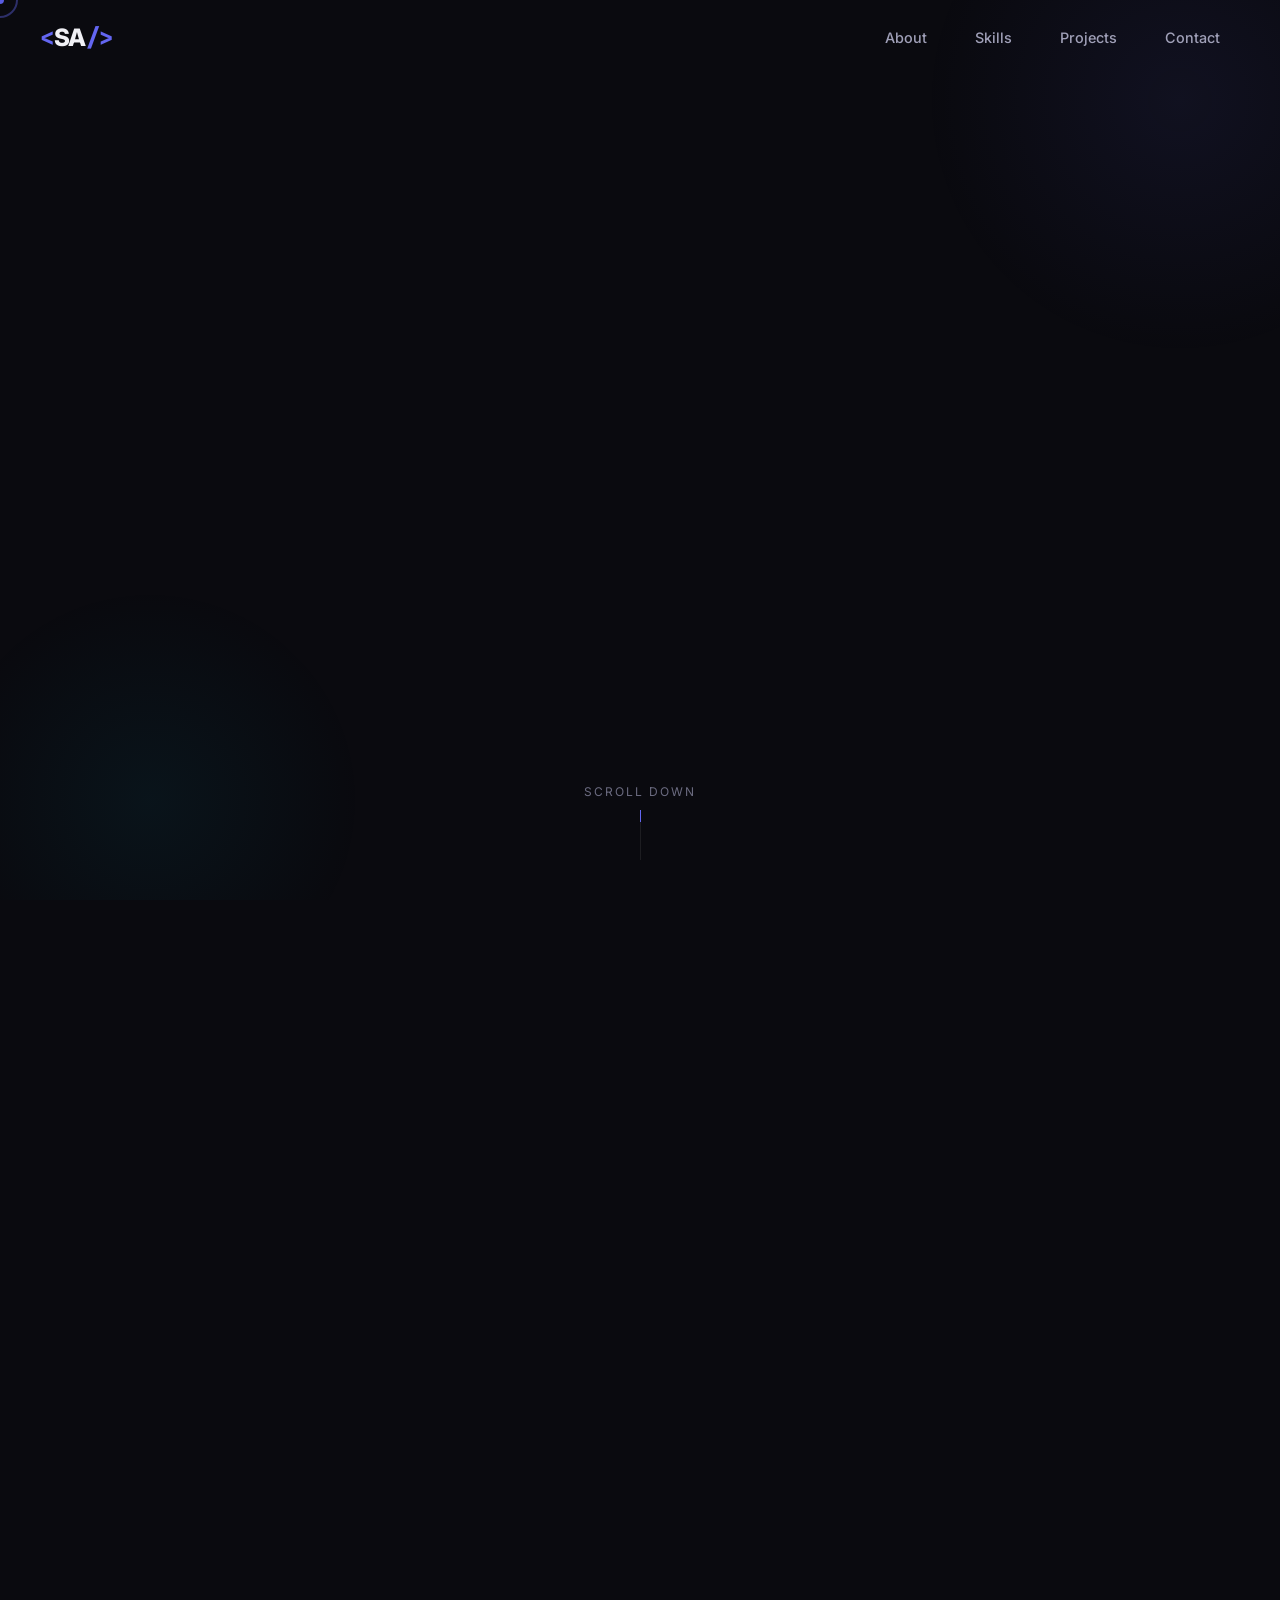
==== commit 8d3e5e02: "feat: fully dynamic GitHub API - live repo count + auto project cards" ====
--- a/index.html
+++ b/index.html
@@ -83,18 +83,8 @@
                 </p>
                 <div class="hero-stats reveal-up">
                     <div class="stat">
-                        <span class="stat-number" data-target="7" data-stat="repos">0</span>
+                        <span class="stat-number" id="stat-repos" data-target="0">0</span>
                         <span class="stat-label">Public Repos</span>
-                    </div>
-                    <div class="stat-divider"></div>
-                    <div class="stat">
-                        <span class="stat-number" data-target="4" data-stat="technologies">0</span><span class="stat-plus">+</span>
-                        <span class="stat-label">Technologies</span>
-                    </div>
-                    <div class="stat-divider"></div>
-                    <div class="stat">
-                        <span class="stat-number" data-target="4" data-stat="semesters">0</span>
-                        <span class="stat-label">Semesters</span>
                     </div>
                 </div>
                 <div class="hero-actions reveal-up">
@@ -207,8 +197,11 @@
                 <h2 class="section-title">Featured Work</h2>
                 <p class="section-subtitle">Explore my latest projects — from OOP simulations in C++ to Python tools and beyond.</p>
             </div>
-            <div class="projects-grid" data-projects-container>
-                <!-- Projects are injected here automatically from GitHub API + config.js -->
+            <div id="projects-grid" class="projects-grid">
+                <div class="projects-loading">
+                    <span class="loading-spinner"></span>
+                    Loading projects from GitHub…
+                </div>
             </div>
             <div class="projects-cta reveal-up">
                 <a href="https://github.com/ShahabAhmed01" target="_blank" rel="noopener noreferrer" class="btn btn-primary">
@@ -280,7 +273,6 @@
         <svg width="20" height="20" viewBox="0 0 24 24" fill="none" stroke="currentColor" stroke-width="2" stroke-linecap="round" stroke-linejoin="round" aria-hidden="true"><path d="M12 19V5M5 12l7-7 7 7"/></svg>
     </button>
 
-    <script src="config.js"></script>
     <script src="github-sync.js"></script>
     <script src="script.js" defer></script>
 </body>
--- a/style.css
+++ b/style.css
@@ -1649,3 +1649,35 @@
   gap: 1rem;
   justify-content: center;
 }
+
+/* Loading spinner for GitHub fetch */
+.loading-spinner {
+  width: 36px;
+  height: 36px;
+  border: 3px solid rgba(99, 102, 241, 0.15);
+  border-top-color: var(--accent-1, #6366f1);
+  border-radius: 50%;
+  margin: 0 auto;
+  animation: spin 0.8s linear infinite;
+}
+
+@keyframes spin {
+  to { transform: rotate(360deg); }
+}
+
+/* dynamic project cards */
+.project-header{display:flex;justify-content:space-between;align-items:center;margin-bottom:.75rem}
+.project-icon{color:var(--accent,#818cf8);opacity:.8}
+.project-meta{display:flex;gap:.5rem;font-size:.75rem;color:var(--text-muted,#94a3b8)}
+.project-meta-item{display:flex;align-items:center;gap:2px}
+.project-title{font-size:1.05rem;font-weight:600;margin-bottom:.5rem}
+.project-desc{font-size:.875rem;color:var(--text-muted,#94a3b8);line-height:1.6;margin-bottom:.75rem;flex:1}
+.project-tags{display:flex;flex-wrap:wrap;gap:.4rem;margin-bottom:.9rem}
+.project-tag{font-size:.7rem;padding:2px 8px;border-radius:999px;font-weight:500}
+.project-link{display:inline-flex;align-items:center;gap:6px;font-size:.8rem;font-weight:600;color:var(--accent,#818cf8);text-decoration:none;transition:gap .2s}
+.project-link:hover{gap:10px}
+.project-card{display:flex;flex-direction:column}
+.projects-loading{grid-column:1/-1;display:flex;align-items:center;justify-content:center;gap:.75rem;color:var(--text-muted,#94a3b8);padding:3rem 0;font-size:.9rem}
+.loading-spinner{width:20px;height:20px;border:2px solid rgba(129,140,248,.3);border-top-color:#818cf8;border-radius:50%;animation:spin .8s linear infinite;display:inline-block}
+@keyframes spin{to{transform:rotate(360deg)}}
+.projects-error,.no-projects{grid-column:1/-1;text-align:center;padding:3rem 0;color:var(--text-muted,#94a3b8)}
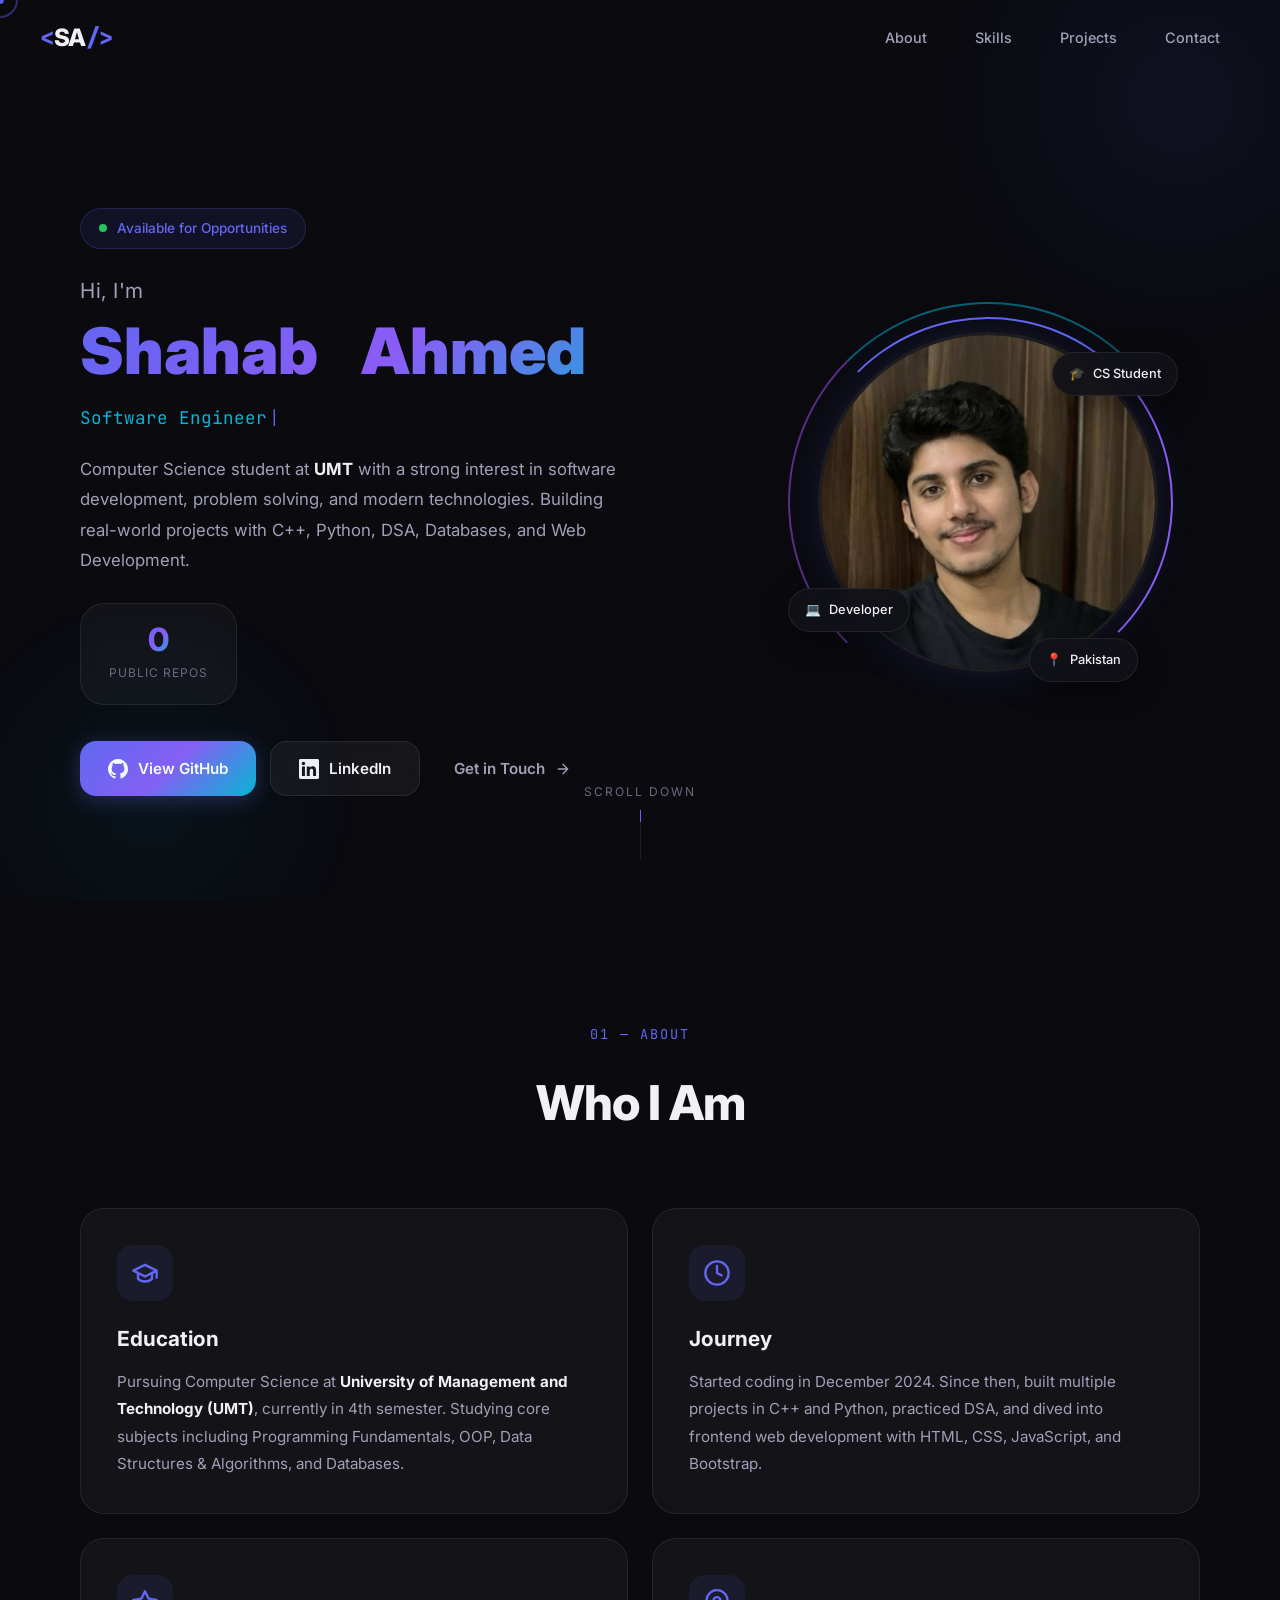
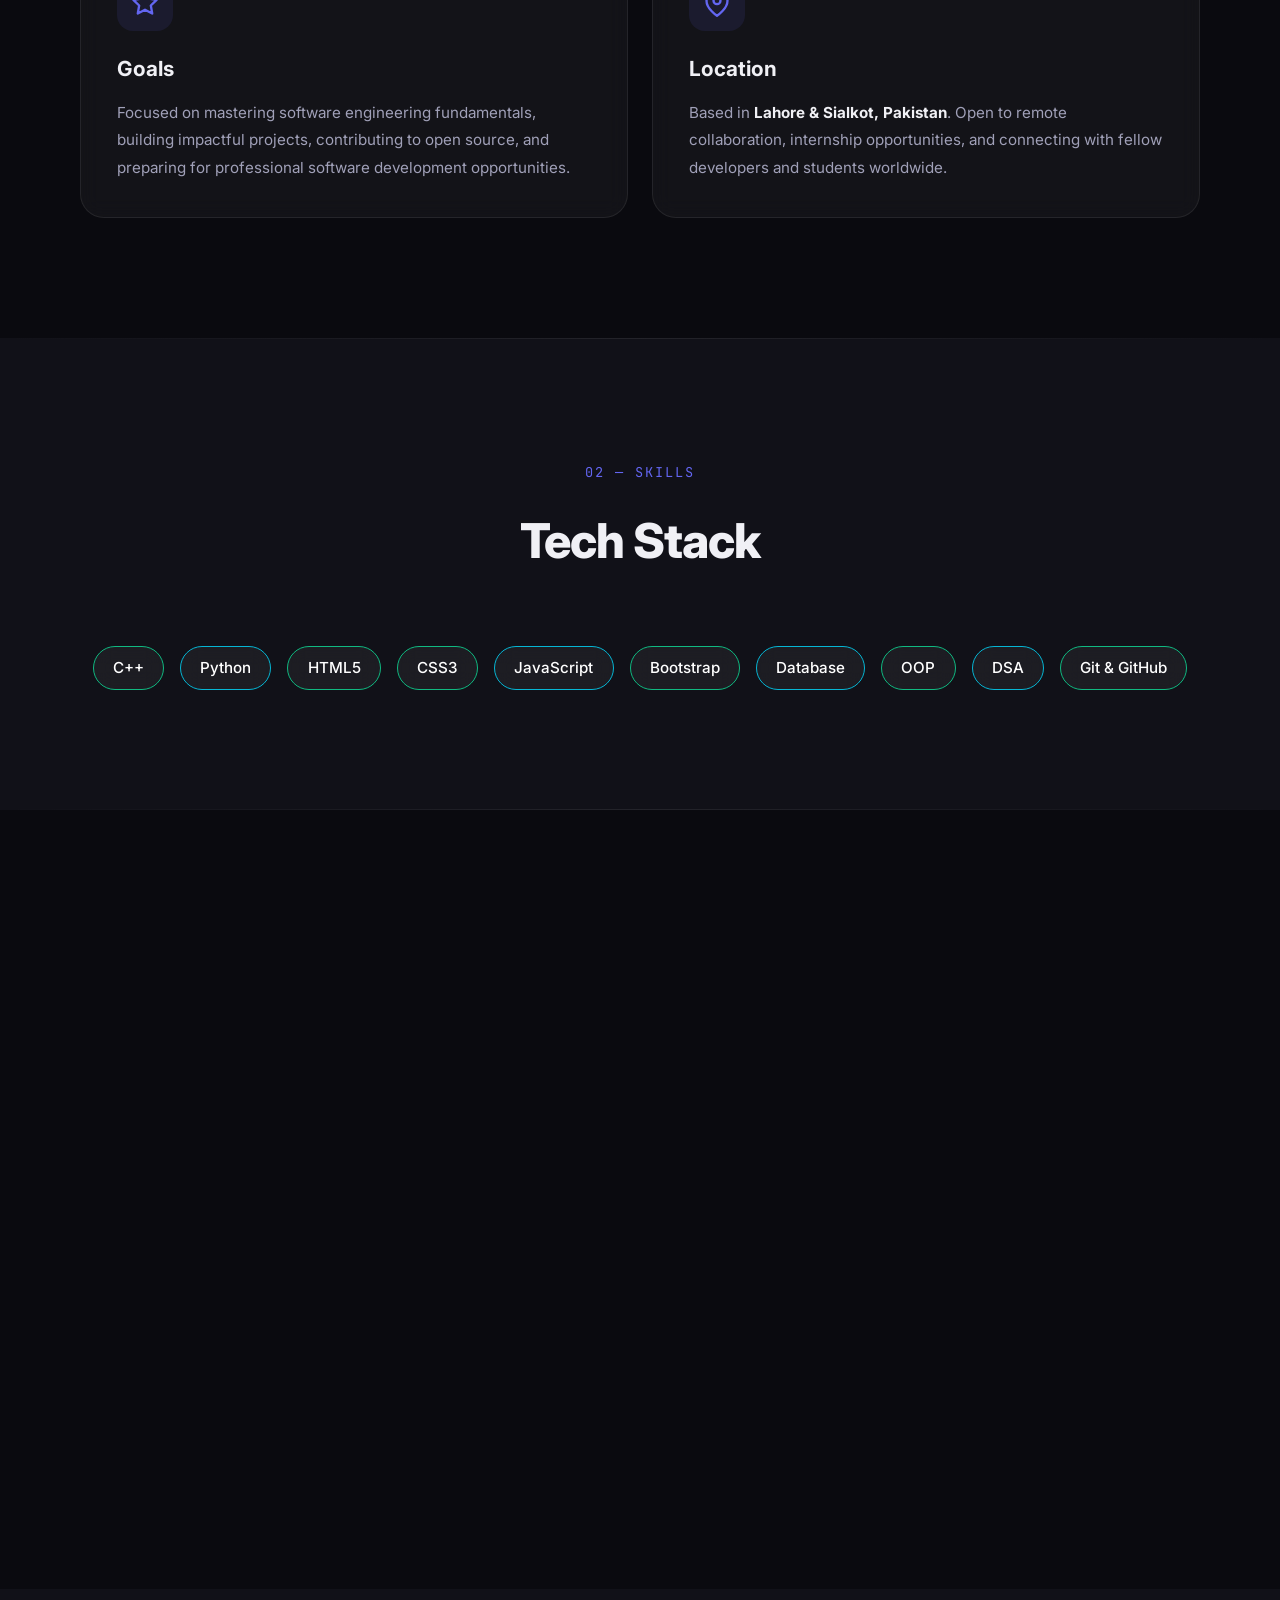
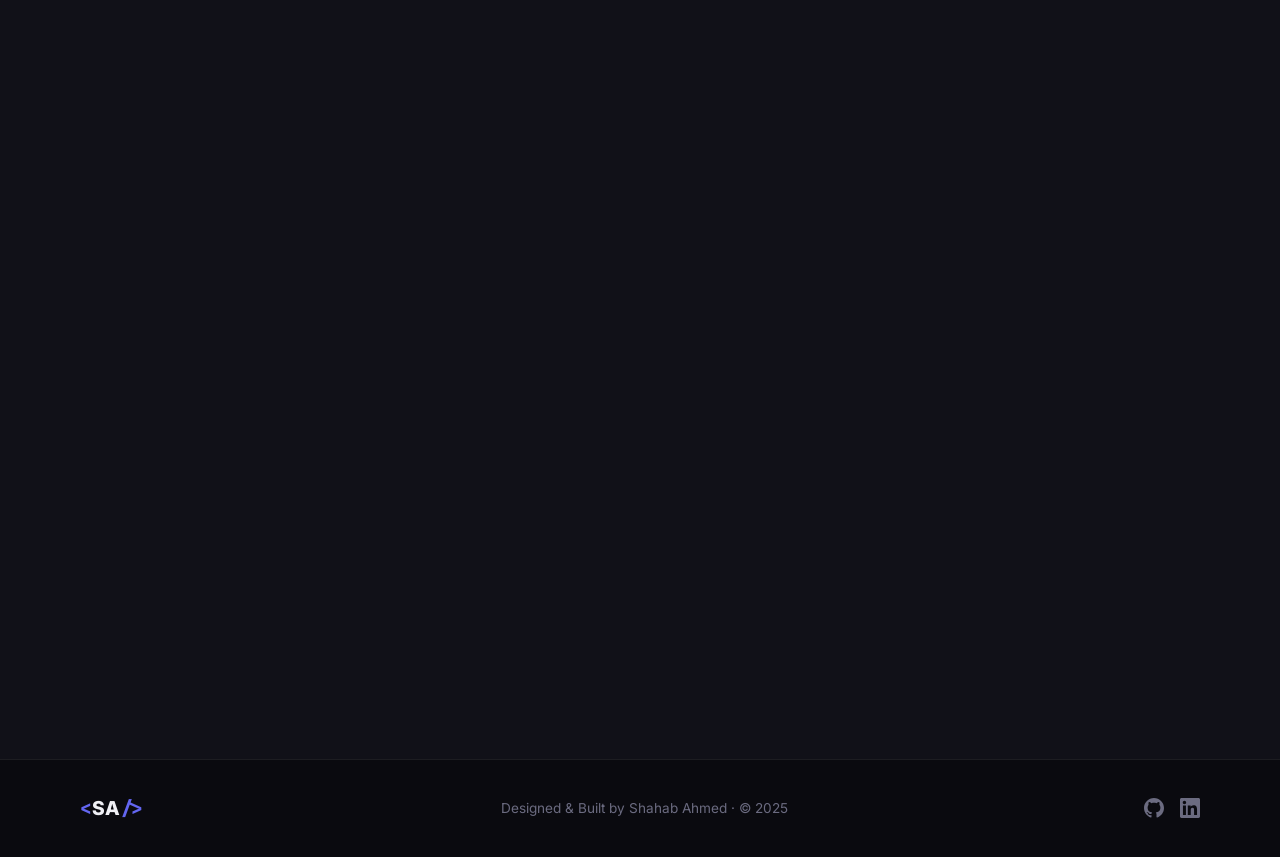
==== commit a9452e0c: "fix: observe all reveal elements to fix broken blank page and restore skills" ====
--- a/index.html
+++ b/index.html
@@ -184,7 +184,16 @@
                 <h2 class="section-title">Tech Stack</h2>
             </div>
             <div class="skills-grid" data-skills-container>
-                <!-- Skills are injected here automatically from config.js -->
+                <div class="skill-tag skill-advanced">C++</div>
+                <div class="skill-tag skill-intermediate">Python</div>
+                <div class="skill-tag skill-advanced">HTML5</div>
+                <div class="skill-tag skill-advanced">CSS3</div>
+                <div class="skill-tag skill-intermediate">JavaScript</div>
+                <div class="skill-tag skill-advanced">Bootstrap</div>
+                <div class="skill-tag skill-intermediate">Database</div>
+                <div class="skill-tag skill-advanced">OOP</div>
+                <div class="skill-tag skill-intermediate">DSA</div>
+                <div class="skill-tag skill-advanced">Git & GitHub</div>
             </div>
         </div>
     </section>
